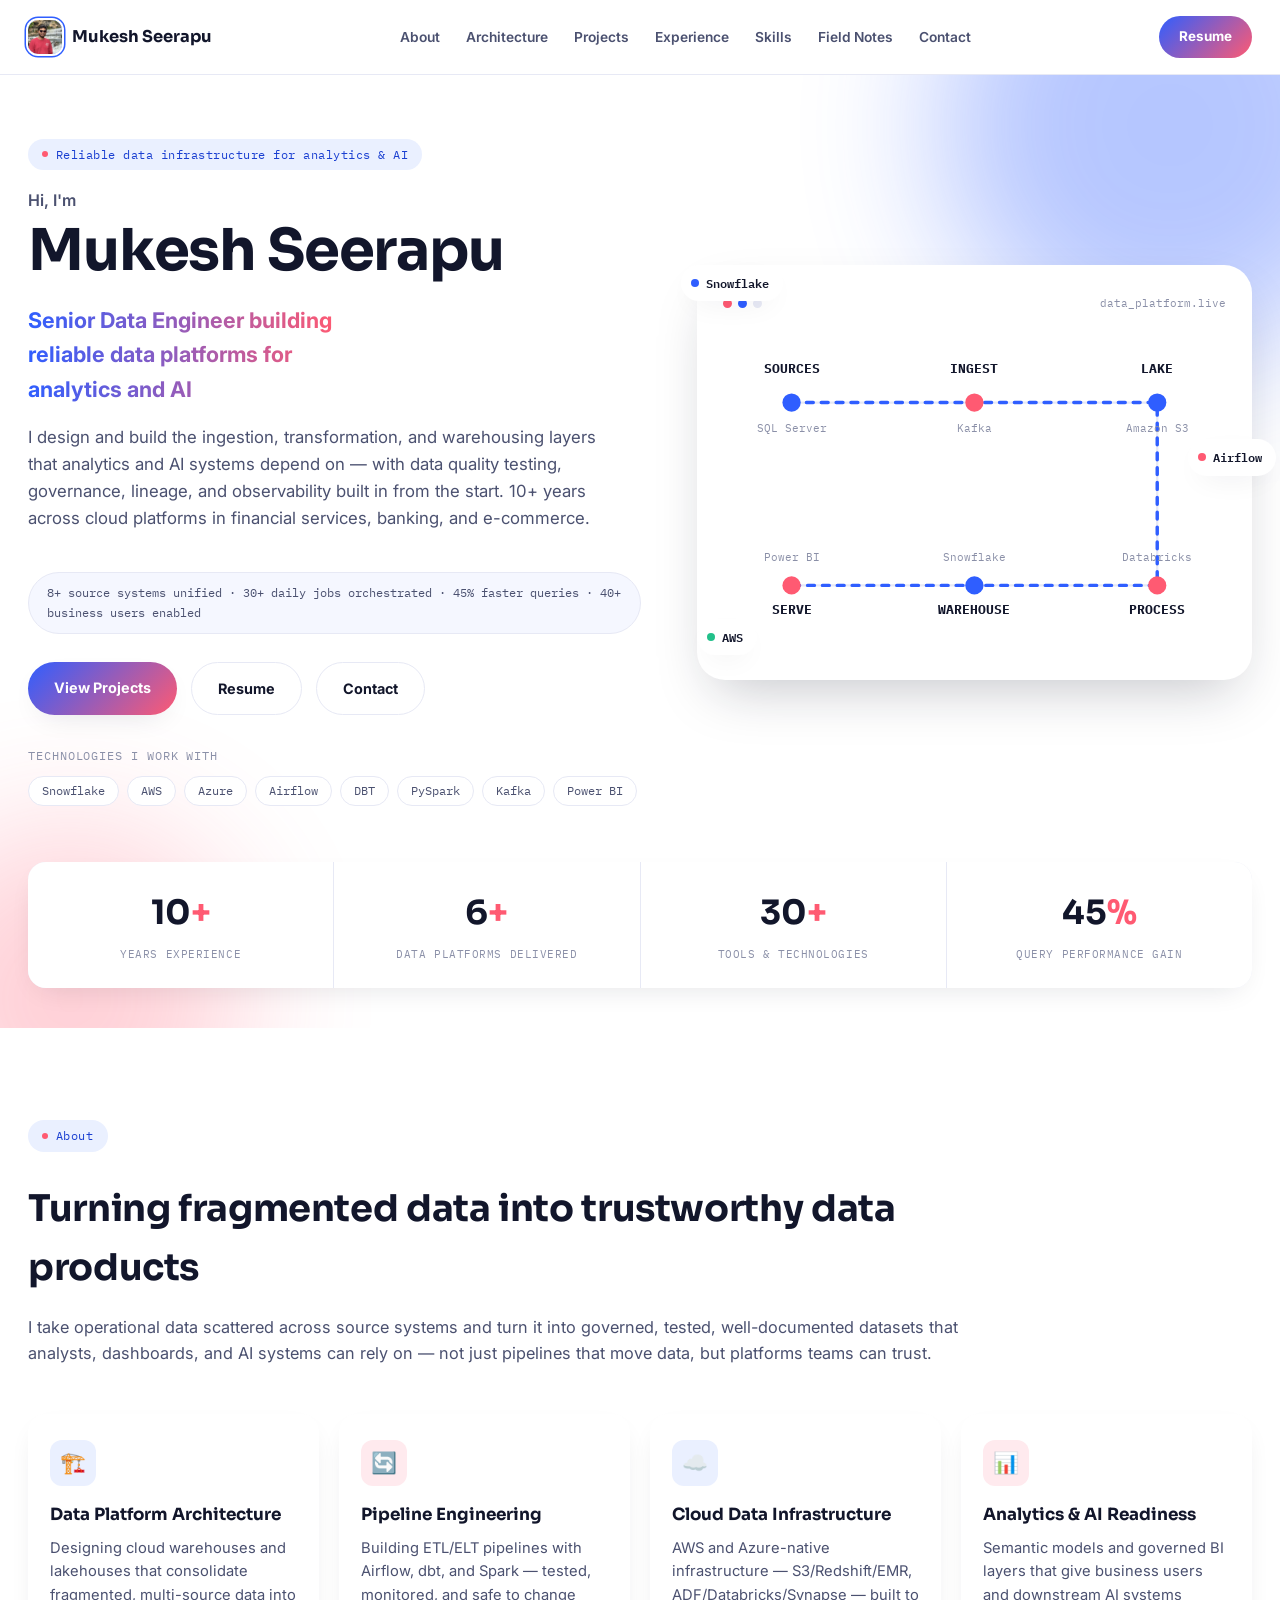
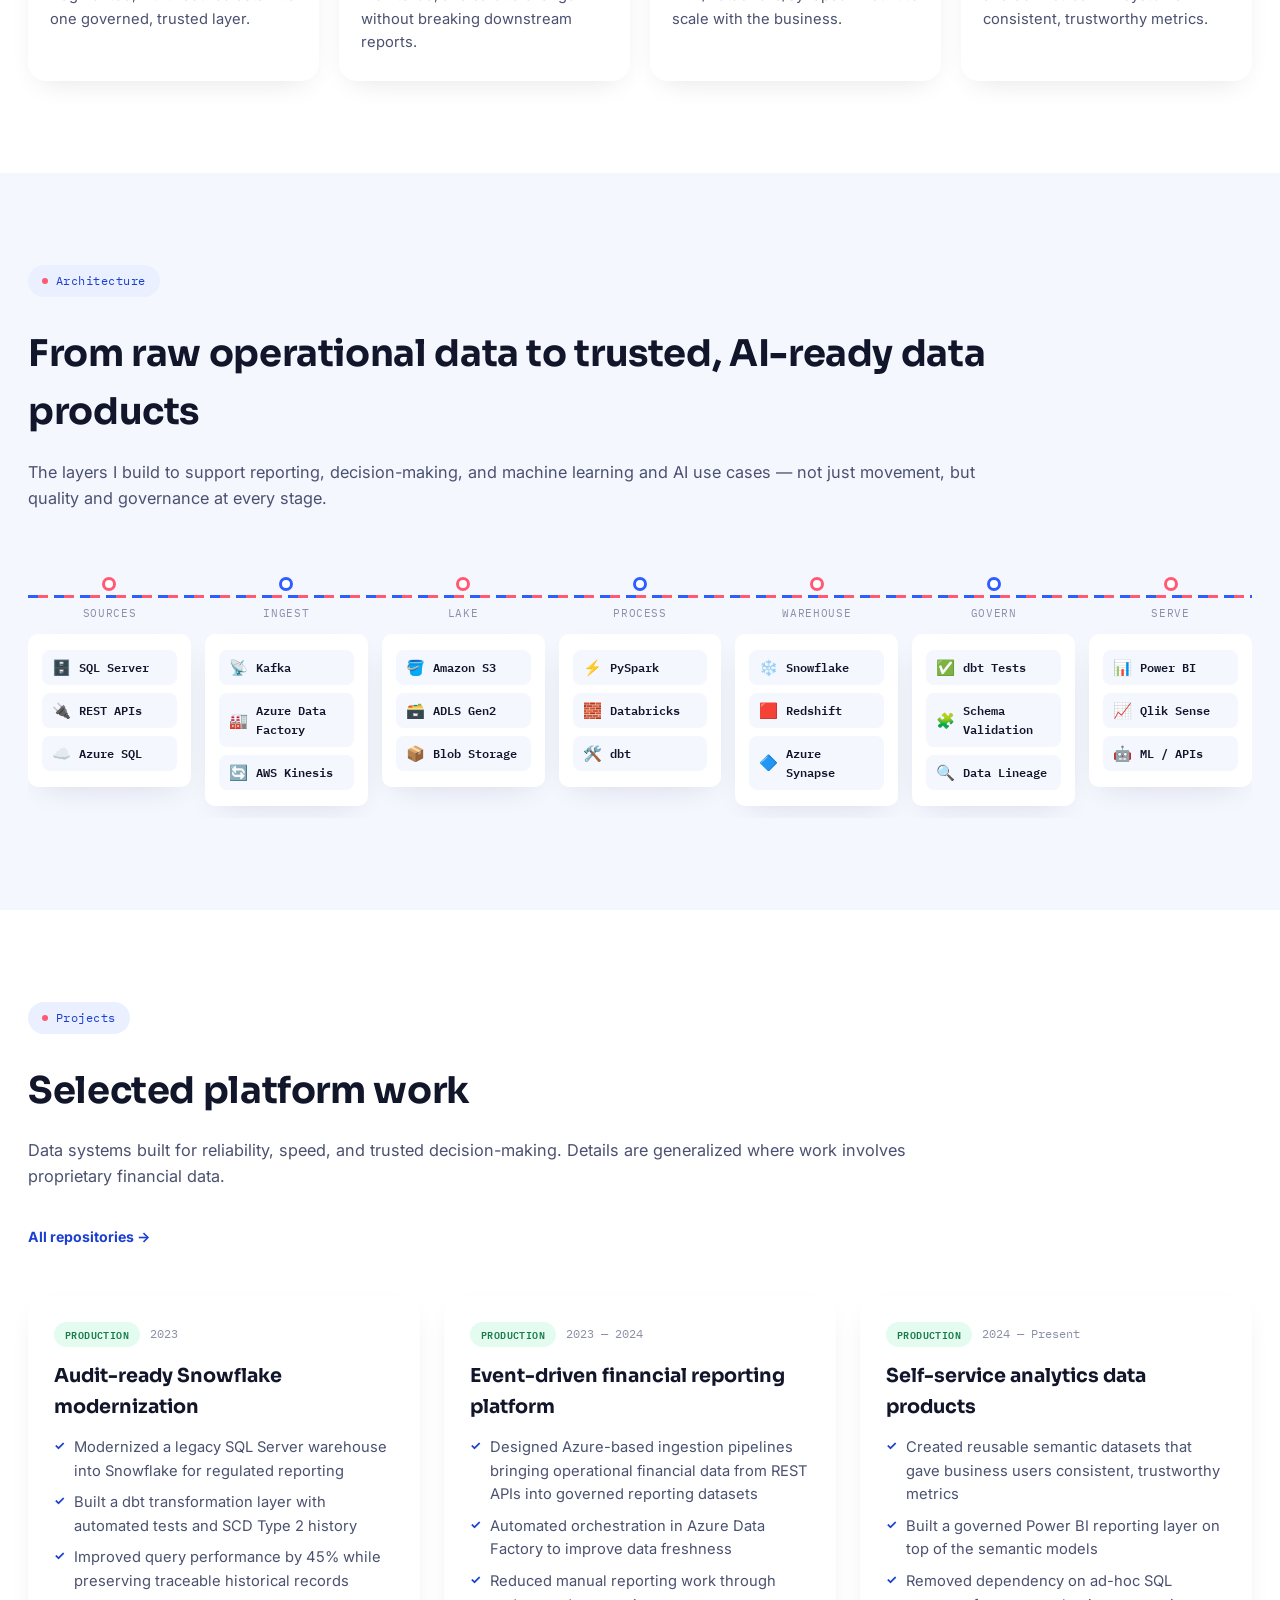
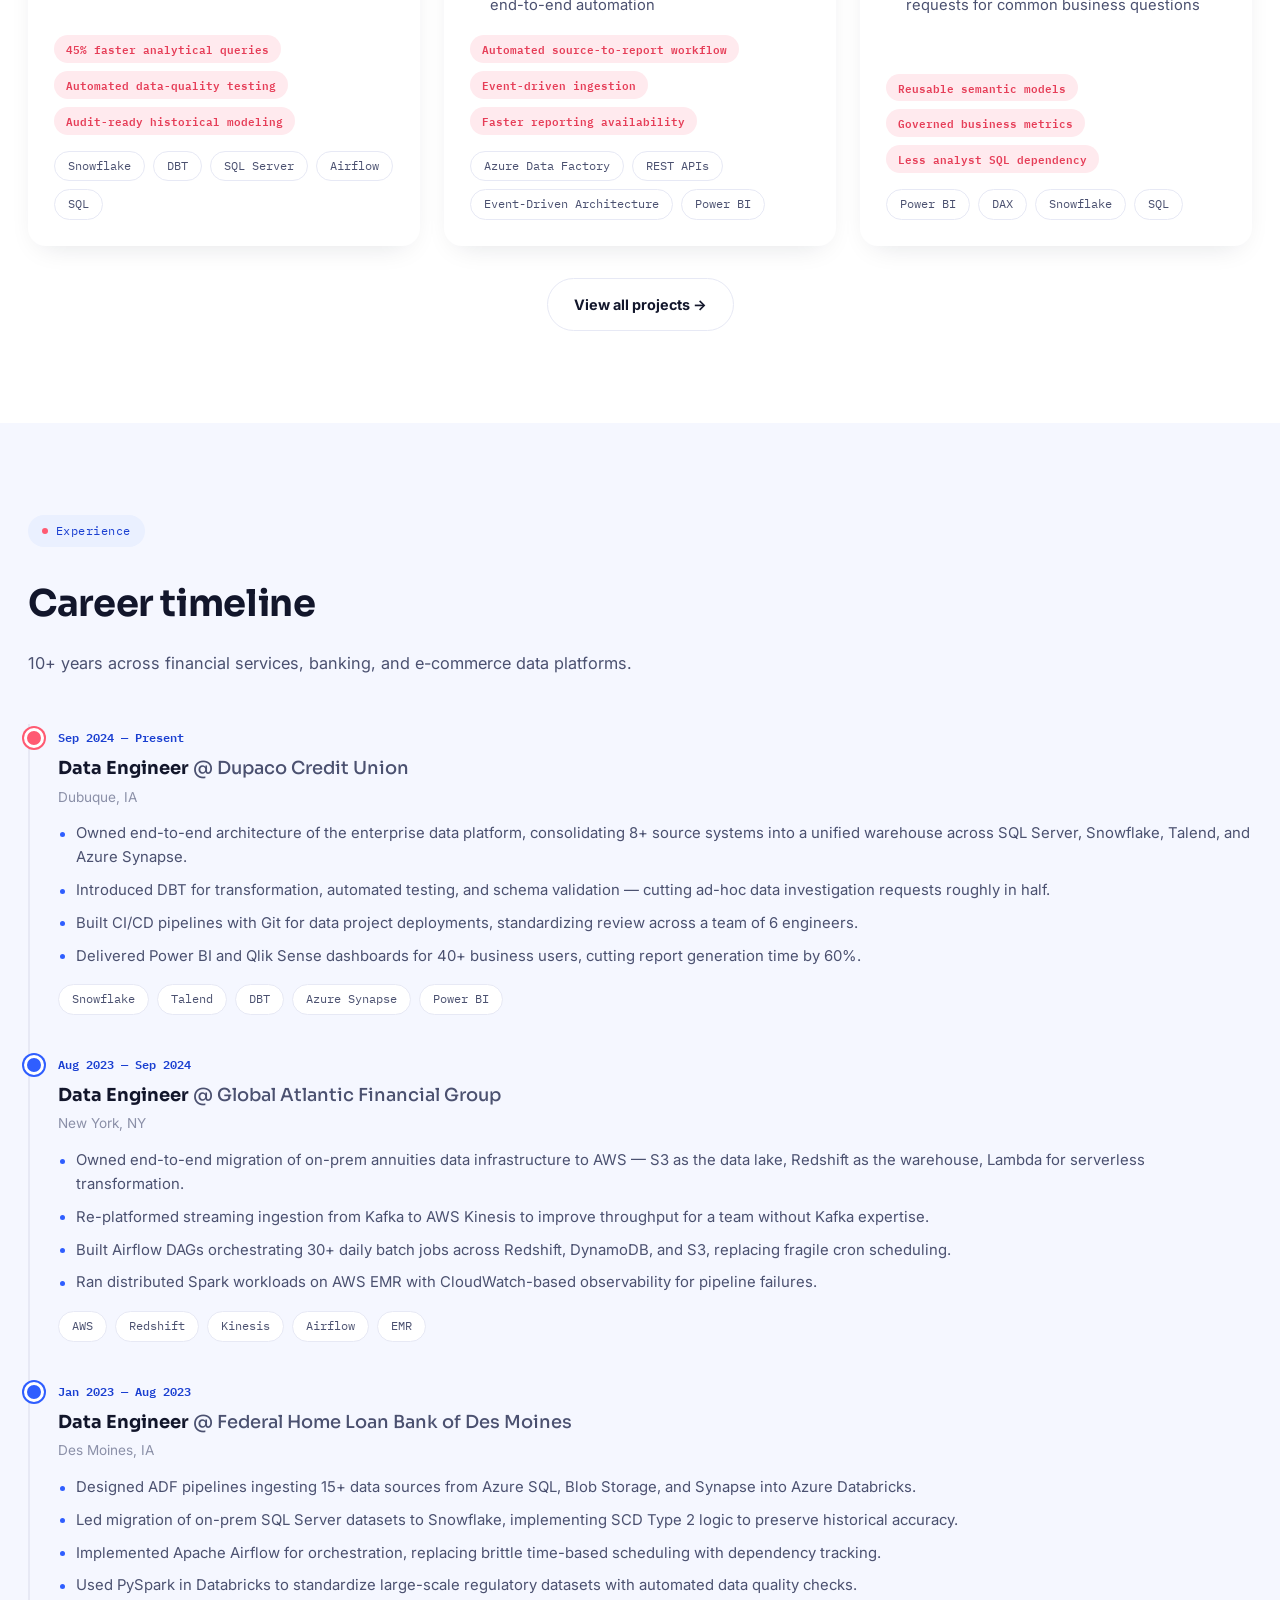
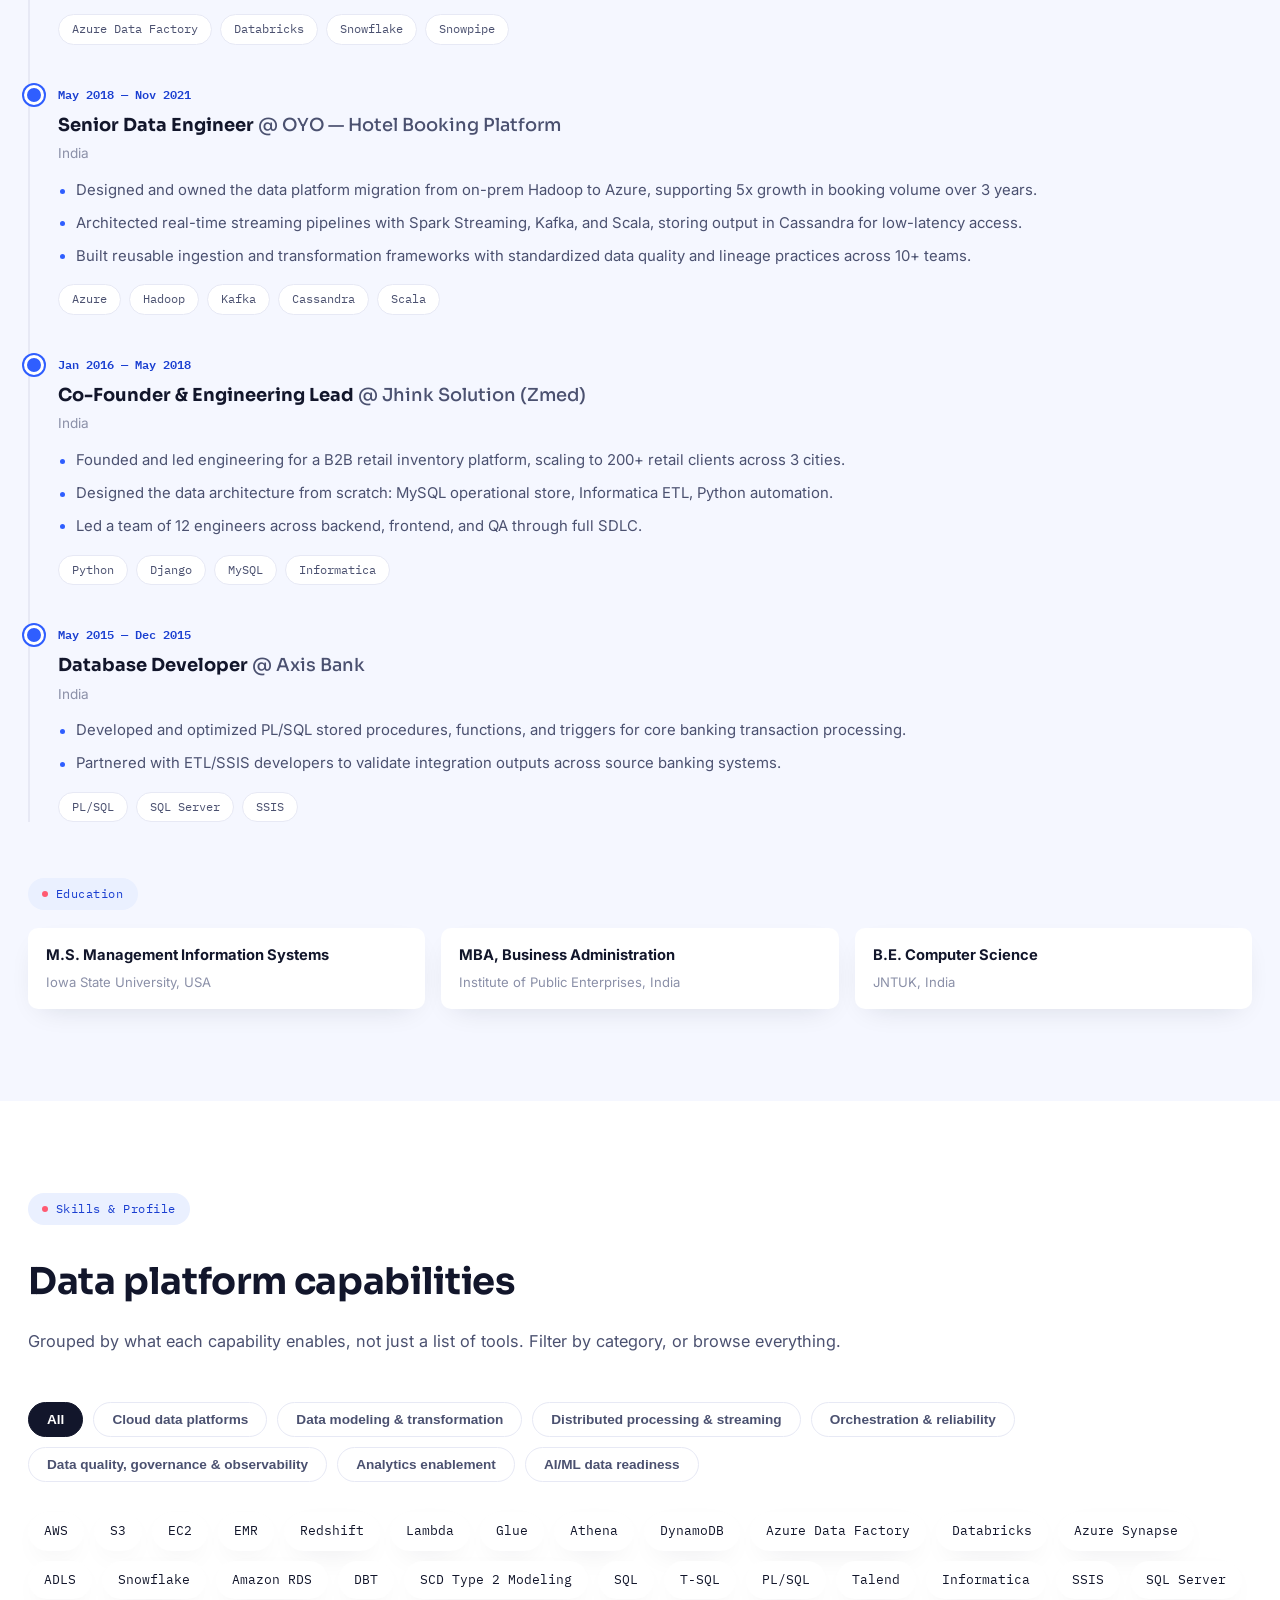
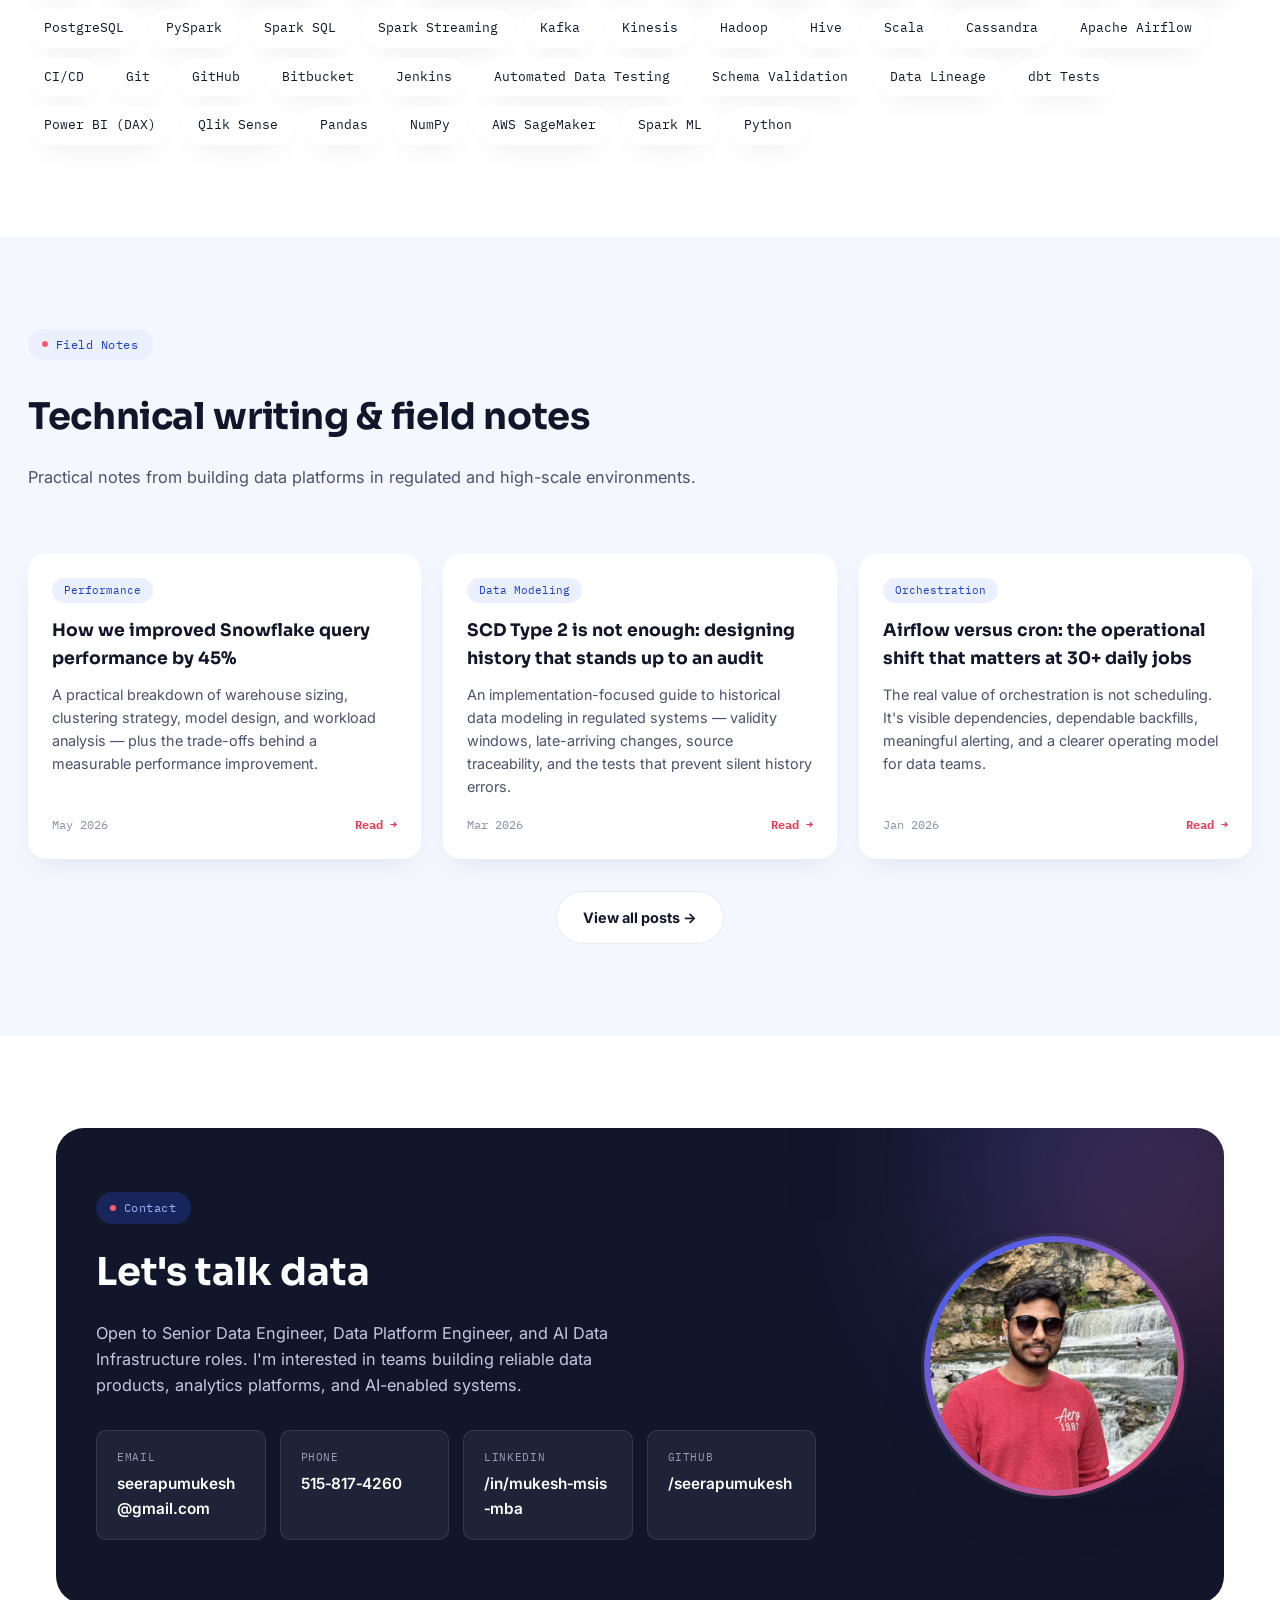
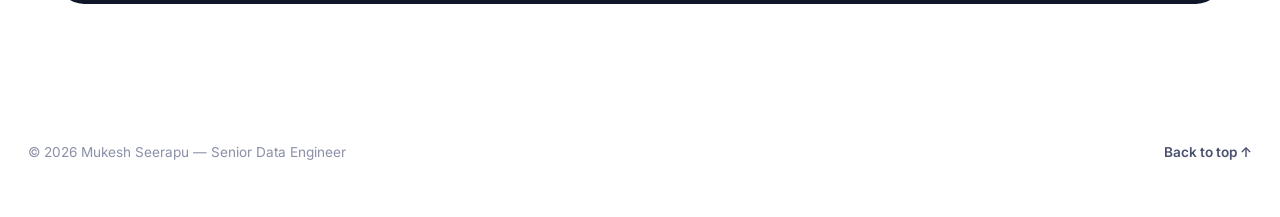
==== index.html @ 1006f2ea "Enlarge contact photo (104px -> up to 260px) and fold it into a flex row so it fills space instead o" ====
<!DOCTYPE html>
<html lang="en">
<head>
<meta charset="UTF-8">
<meta name="viewport" content="width=device-width, initial-scale=1.0">
<title>Mukesh Seerapu | Senior Data Engineer — AI-Ready Data Platforms (Snowflake, dbt, Airflow)</title>
<meta name="description" content="Senior Data Engineer with 10+ years building reliable, governed data platforms for analytics and AI. Expertise in Snowflake, dbt, Airflow, AWS, and Azure across financial services and e-commerce.">
<link rel="preconnect" href="https://fonts.googleapis.com">
<link rel="preconnect" href="https://fonts.gstatic.com" crossorigin>
<link href="https://fonts.googleapis.com/css2?family=Sora:wght@600;700;800&family=IBM+Plex+Mono:wght@400;500;600&family=Inter:wght@400;500;600;700&display=swap" rel="stylesheet">
<link rel="stylesheet" href="style.css">
</head>
<body>

<header class="nav" id="nav">
  <div class="nav-inner">
    <a href="#home" class="nav-brand"><img src="profile.jpg" alt="" class="nav-brand-photo">Mukesh Seerapu</a>
    <nav class="nav-links" aria-label="Primary">
      <a href="#about">About</a>
      <a href="#architecture">Architecture</a>
      <a href="#projects">Projects</a>
      <a href="#experience">Experience</a>
      <a href="#skills">Skills</a>
      <a href="#blog">Field Notes</a>
      <a href="#contact">Contact</a>
    </nav>
    <a class="nav-resume" href="Mukesh_Seerapu_Data_Engineer.pdf" download>Resume</a>
    <button class="nav-toggle" id="navToggle" aria-label="Toggle menu" aria-expanded="false"><span></span><span></span><span></span></button>
  </div>
</header>

<main>

  <!-- ============ HOME / HERO ============ -->
  <section class="hero" id="home">
    <div class="hero-blob hero-blob--1"></div>
    <div class="hero-blob hero-blob--2"></div>
    <div class="wrap">
      <div class="hero-grid">
        <div>
          <p class="eyebrow">Reliable data infrastructure for analytics &amp; AI</p>
          <p class="hero-hi">Hi, I'm</p>
          <h1 class="hero-title">Mukesh Seerapu</h1>
          <p class="hero-role">Senior Data Engineer building reliable data platforms for analytics and AI</p>
          <p class="hero-sub">
            I design and build the ingestion, transformation, and warehousing layers that
            analytics and AI systems depend on — with data quality testing, governance,
            lineage, and observability built in from the start. 10+ years across cloud
            platforms in financial services, banking, and e-commerce.
          </p>
          <p class="hero-proof">8+ source systems unified &middot; 30+ daily jobs orchestrated &middot; 45% faster queries &middot; 40+ business users enabled</p>
          <div class="hero-cta">
            <a href="#projects" class="btn btn-primary">View Projects</a>
            <a href="Mukesh_Seerapu_Data_Engineer.pdf" download class="btn btn-ghost">Resume</a>
            <a href="#contact" class="btn btn-ghost">Contact</a>
          </div>
          <p class="hero-stack-label">Technologies I work with</p>
          <div class="tag-row">
            <span class="tag">Snowflake</span><span class="tag">AWS</span><span class="tag">Azure</span>
            <span class="tag">Airflow</span><span class="tag">DBT</span><span class="tag">PySpark</span>
            <span class="tag">Kafka</span><span class="tag">Power BI</span>
          </div>
        </div>

        <div class="hero-graphic">
          <div class="float-badge float-badge--1"><span class="dot"></span>Snowflake</div>
          <div class="float-badge float-badge--2"><span class="dot"></span>Airflow</div>
          <div class="float-badge float-badge--3"><span class="dot"></span>AWS</div>

          <div class="pipeline-card">
            <div class="pipeline-card-top">
              <div class="pipeline-dots"><span></span><span></span><span></span></div>
              <span class="pipeline-label">data_platform.live</span>
            </div>
            <svg class="pipeline-svg" viewBox="0 0 440 280" xmlns="http://www.w3.org/2000/svg" role="img" aria-label="Animated diagram of a data platform: Sources to Kafka to S3 to Databricks to Snowflake to Power BI">
              <g stroke="#E7E9F5" stroke-width="2" fill="none">
                <path d="M60,60 L380,60 L380,220 L60,220" />
              </g>
              <path class="pflow" d="M60,60 L380,60 L380,220 L60,220" stroke="#2F5EFF" stroke-width="3" fill="none" stroke-linecap="round" />

              <circle class="pnode-pulse d1" cx="60" cy="60" r="8" fill="#2F5EFF"/>
              <text x="60" y="34" text-anchor="middle" font-family="IBM Plex Mono, monospace" font-size="11" font-weight="700" fill="#12162B">SOURCES</text>
              <text x="60" y="86" text-anchor="middle" font-family="IBM Plex Mono, monospace" font-size="9.5" fill="#8B90A8">SQL Server</text>

              <circle class="pnode-pulse d2" cx="220" cy="60" r="8" fill="#FF5A72"/>
              <text x="220" y="34" text-anchor="middle" font-family="IBM Plex Mono, monospace" font-size="11" font-weight="700" fill="#12162B">INGEST</text>
              <text x="220" y="86" text-anchor="middle" font-family="IBM Plex Mono, monospace" font-size="9.5" fill="#8B90A8">Kafka</text>

              <circle class="pnode-pulse d3" cx="380" cy="60" r="8" fill="#2F5EFF"/>
              <text x="380" y="34" text-anchor="middle" font-family="IBM Plex Mono, monospace" font-size="11" font-weight="700" fill="#12162B">LAKE</text>
              <text x="380" y="86" text-anchor="middle" font-family="IBM Plex Mono, monospace" font-size="9.5" fill="#8B90A8">Amazon S3</text>

              <circle class="pnode-pulse d4" cx="380" cy="220" r="8" fill="#FF5A72"/>
              <text x="380" y="245" text-anchor="middle" font-family="IBM Plex Mono, monospace" font-size="11" font-weight="700" fill="#12162B">PROCESS</text>
              <text x="380" y="199" text-anchor="middle" font-family="IBM Plex Mono, monospace" font-size="9.5" fill="#8B90A8">Databricks</text>

              <circle class="pnode-pulse d5" cx="220" cy="220" r="8" fill="#2F5EFF"/>
              <text x="220" y="245" text-anchor="middle" font-family="IBM Plex Mono, monospace" font-size="11" font-weight="700" fill="#12162B">WAREHOUSE</text>
              <text x="220" y="199" text-anchor="middle" font-family="IBM Plex Mono, monospace" font-size="9.5" fill="#8B90A8">Snowflake</text>

              <circle class="pnode-pulse d6" cx="60" cy="220" r="8" fill="#FF5A72"/>
              <text x="60" y="245" text-anchor="middle" font-family="IBM Plex Mono, monospace" font-size="11" font-weight="700" fill="#12162B">SERVE</text>
              <text x="60" y="199" text-anchor="middle" font-family="IBM Plex Mono, monospace" font-size="9.5" fill="#8B90A8">Power BI</text>
            </svg>
          </div>
        </div>
      </div>

      <div class="stats reveal">
        <div class="stat"><div class="stat-num" data-count="10" data-suffix="+">0</div><div class="stat-label">Years Experience</div></div>
        <div class="stat"><div class="stat-num" data-count="6" data-suffix="+">0</div><div class="stat-label">Data Platforms Delivered</div></div>
        <div class="stat"><div class="stat-num" data-count="30" data-suffix="+">0</div><div class="stat-label">Tools &amp; Technologies</div></div>
        <div class="stat"><div class="stat-num" data-count="45" data-suffix="%">0</div><div class="stat-label">Query Performance Gain</div></div>
      </div>
    </div>
  </section>

  <!-- ============ ABOUT ============ -->
  <section class="section" id="about">
    <div class="wrap">
      <div class="section-head reveal">
        <p class="eyebrow">About</p>
        <h2 class="section-title">Turning fragmented data into trustworthy data products</h2>
        <p class="section-sub">I take operational data scattered across source systems and turn it into governed, tested, well-documented datasets that analysts, dashboards, and AI systems can rely on — not just pipelines that move data, but platforms teams can trust.</p>
      </div>
      <div class="about-grid">
        <div class="about-card reveal">
          <div class="about-icon about-icon--blue">🏗️</div>
          <h3>Data Platform Architecture</h3>
          <p>Designing cloud warehouses and lakehouses that consolidate fragmented, multi-source data into one governed, trusted layer.</p>
        </div>
        <div class="about-card reveal">
          <div class="about-icon about-icon--coral">🔄</div>
          <h3>Pipeline Engineering</h3>
          <p>Building ETL/ELT pipelines with Airflow, dbt, and Spark — tested, monitored, and safe to change without breaking downstream reports.</p>
        </div>
        <div class="about-card reveal">
          <div class="about-icon about-icon--blue">☁️</div>
          <h3>Cloud Data Infrastructure</h3>
          <p>AWS and Azure-native infrastructure — S3/Redshift/EMR, ADF/Databricks/Synapse — built to scale with the business.</p>
        </div>
        <div class="about-card reveal">
          <div class="about-icon about-icon--coral">📊</div>
          <h3>Analytics &amp; AI Readiness</h3>
          <p>Semantic models and governed BI layers that give business users and downstream AI systems consistent, trustworthy metrics.</p>
        </div>
      </div>
    </div>
  </section>

  <!-- ============ ARCHITECTURE ============ -->
  <section class="section section--tint arch" id="architecture">
    <div class="wrap">
      <div class="section-head reveal">
        <p class="eyebrow">Architecture</p>
        <h2 class="section-title">From raw operational data to trusted, AI-ready data products</h2>
        <p class="section-sub">The layers I build to support reporting, decision-making, and machine learning and AI use cases — not just movement, but quality and governance at every stage.</p>
      </div>
      <div class="arch-scroll reveal">
        <div class="arch-grid" id="archGrid"><!-- injected by script.js --></div>
      </div>
    </div>
  </section>

  <!-- ============ PROJECTS ============ -->
  <section class="section" id="projects">
    <div class="wrap">
      <div class="section-head section-head--row reveal">
        <div>
          <p class="eyebrow">Projects</p>
          <h2 class="section-title">Selected platform work</h2>
          <p class="section-sub">Data systems built for reliability, speed, and trusted decision-making. Details are generalized where work involves proprietary financial data.</p>
        </div>
        <a href="https://github.com/seerapumukesh" target="_blank" rel="noopener" class="text-link">All repositories →</a>
      </div>
      <div class="project-grid" id="projectGrid" data-limit="3"><!-- injected by script.js --></div>
      <div class="section-foot reveal">
        <a href="projects.html" class="btn btn-ghost">View all projects →</a>
      </div>
    </div>
  </section>

  <!-- ============ EXPERIENCE ============ -->
  <section class="section section--tint" id="experience">
    <div class="wrap">
      <div class="section-head reveal">
        <p class="eyebrow">Experience</p>
        <h2 class="section-title">Career timeline</h2>
        <p class="section-sub">10+ years across financial services, banking, and e-commerce data platforms.</p>
      </div>

      <div class="timeline">

        <article class="tl-item is-current reveal">
          <span class="tl-dates">Sep 2024 — Present</span>
          <h3 class="tl-title">Data Engineer <span class="tl-at">@ Dupaco Credit Union</span></h3>
          <p class="tl-loc">Dubuque, IA</p>
          <ul class="tl-bullets">
            <li>Owned end-to-end architecture of the enterprise data platform, consolidating 8+ source systems into a unified warehouse across SQL Server, Snowflake, Talend, and Azure Synapse.</li>
            <li>Introduced DBT for transformation, automated testing, and schema validation — cutting ad-hoc data investigation requests roughly in half.</li>
            <li>Built CI/CD pipelines with Git for data project deployments, standardizing review across a team of 6 engineers.</li>
            <li>Delivered Power BI and Qlik Sense dashboards for 40+ business users, cutting report generation time by 60%.</li>
          </ul>
          <div class="tag-row"><span class="tag">Snowflake</span><span class="tag">Talend</span><span class="tag">DBT</span><span class="tag">Azure Synapse</span><span class="tag">Power BI</span></div>
        </article>

        <article class="tl-item reveal">
          <span class="tl-dates">Aug 2023 — Sep 2024</span>
          <h3 class="tl-title">Data Engineer <span class="tl-at">@ Global Atlantic Financial Group</span></h3>
          <p class="tl-loc">New York, NY</p>
          <ul class="tl-bullets">
            <li>Owned end-to-end migration of on-prem annuities data infrastructure to AWS — S3 as the data lake, Redshift as the warehouse, Lambda for serverless transformation.</li>
            <li>Re-platformed streaming ingestion from Kafka to AWS Kinesis to improve throughput for a team without Kafka expertise.</li>
            <li>Built Airflow DAGs orchestrating 30+ daily batch jobs across Redshift, DynamoDB, and S3, replacing fragile cron scheduling.</li>
            <li>Ran distributed Spark workloads on AWS EMR with CloudWatch-based observability for pipeline failures.</li>
          </ul>
          <div class="tag-row"><span class="tag">AWS</span><span class="tag">Redshift</span><span class="tag">Kinesis</span><span class="tag">Airflow</span><span class="tag">EMR</span></div>
        </article>

        <article class="tl-item reveal">
          <span class="tl-dates">Jan 2023 — Aug 2023</span>
          <h3 class="tl-title">Data Engineer <span class="tl-at">@ Federal Home Loan Bank of Des Moines</span></h3>
          <p class="tl-loc">Des Moines, IA</p>
          <ul class="tl-bullets">
            <li>Designed ADF pipelines ingesting 15+ data sources from Azure SQL, Blob Storage, and Synapse into Azure Databricks.</li>
            <li>Led migration of on-prem SQL Server datasets to Snowflake, implementing SCD Type 2 logic to preserve historical accuracy.</li>
            <li>Implemented Apache Airflow for orchestration, replacing brittle time-based scheduling with dependency tracking.</li>
            <li>Used PySpark in Databricks to standardize large-scale regulatory datasets with automated data quality checks.</li>
          </ul>
          <div class="tag-row"><span class="tag">Azure Data Factory</span><span class="tag">Databricks</span><span class="tag">Snowflake</span><span class="tag">Snowpipe</span></div>
        </article>

        <article class="tl-item reveal">
          <span class="tl-dates">May 2018 — Nov 2021</span>
          <h3 class="tl-title">Senior Data Engineer <span class="tl-at">@ OYO — Hotel Booking Platform</span></h3>
          <p class="tl-loc">India</p>
          <ul class="tl-bullets">
            <li>Designed and owned the data platform migration from on-prem Hadoop to Azure, supporting 5x growth in booking volume over 3 years.</li>
            <li>Architected real-time streaming pipelines with Spark Streaming, Kafka, and Scala, storing output in Cassandra for low-latency access.</li>
            <li>Built reusable ingestion and transformation frameworks with standardized data quality and lineage practices across 10+ teams.</li>
          </ul>
          <div class="tag-row"><span class="tag">Azure</span><span class="tag">Hadoop</span><span class="tag">Kafka</span><span class="tag">Cassandra</span><span class="tag">Scala</span></div>
        </article>

        <article class="tl-item reveal">
          <span class="tl-dates">Jan 2016 — May 2018</span>
          <h3 class="tl-title">Co-Founder &amp; Engineering Lead <span class="tl-at">@ Jhink Solution (Zmed)</span></h3>
          <p class="tl-loc">India</p>
          <ul class="tl-bullets">
            <li>Founded and led engineering for a B2B retail inventory platform, scaling to 200+ retail clients across 3 cities.</li>
            <li>Designed the data architecture from scratch: MySQL operational store, Informatica ETL, Python automation.</li>
            <li>Led a team of 12 engineers across backend, frontend, and QA through full SDLC.</li>
          </ul>
          <div class="tag-row"><span class="tag">Python</span><span class="tag">Django</span><span class="tag">MySQL</span><span class="tag">Informatica</span></div>
        </article>

        <article class="tl-item reveal">
          <span class="tl-dates">May 2015 — Dec 2015</span>
          <h3 class="tl-title">Database Developer <span class="tl-at">@ Axis Bank</span></h3>
          <p class="tl-loc">India</p>
          <ul class="tl-bullets">
            <li>Developed and optimized PL/SQL stored procedures, functions, and triggers for core banking transaction processing.</li>
            <li>Partnered with ETL/SSIS developers to validate integration outputs across source banking systems.</li>
          </ul>
          <div class="tag-row"><span class="tag">PL/SQL</span><span class="tag">SQL Server</span><span class="tag">SSIS</span></div>
        </article>

      </div>

      <div class="education reveal">
        <p class="eyebrow">Education</p>
        <div class="edu-grid">
          <div class="edu-item">
            <p class="edu-degree">M.S. Management Information Systems</p>
            <p class="edu-school">Iowa State University, USA</p>
          </div>
          <div class="edu-item">
            <p class="edu-degree">MBA, Business Administration</p>
            <p class="edu-school">Institute of Public Enterprises, India</p>
          </div>
          <div class="edu-item">
            <p class="edu-degree">B.E. Computer Science</p>
            <p class="edu-school">JNTUK, India</p>
          </div>
        </div>
      </div>

    </div>
  </section>

  <!-- ============ SKILLS ============ -->
  <section class="section" id="skills">
    <div class="wrap">
      <div class="section-head reveal">
        <p class="eyebrow">Skills &amp; Profile</p>
        <h2 class="section-title">Data platform capabilities</h2>
        <p class="section-sub">Grouped by what each capability enables, not just a list of tools. Filter by category, or browse everything.</p>
      </div>
      <div class="skill-filters" id="skillFilters"><!-- injected by script.js --></div>
      <div class="skill-cloud" id="skillCloud"><!-- injected by script.js --></div>
    </div>
  </section>

  <!-- ============ BLOG ============ -->
  <section class="section section--tint" id="blog">
    <div class="wrap">
      <div class="section-head section-head--row reveal">
        <div>
          <p class="eyebrow">Field Notes</p>
          <h2 class="section-title">Technical writing &amp; field notes</h2>
          <p class="section-sub">Practical notes from building data platforms in regulated and high-scale environments.</p>
        </div>
      </div>
      <div class="blog-grid" id="blogGrid" data-limit="3"><!-- injected by script.js --></div>
      <div class="section-foot reveal">
        <a href="blog.html" class="btn btn-ghost">View all posts →</a>
      </div>
    </div>
  </section>

  <!-- ============ CONTACT ============ -->
  <section class="section" id="contact">
    <div class="wrap">
      <div class="contact reveal">
        <div class="contact-blob"></div>
        <div class="contact-row">
          <div class="contact-inner">
            <p class="eyebrow">Contact</p>
            <h2 class="contact-title">Let's talk data</h2>
            <p class="contact-sub">Open to Senior Data Engineer, Data Platform Engineer, and AI Data Infrastructure roles. I'm interested in teams building reliable data products, analytics platforms, and AI-enabled systems.</p>
            <div class="contact-grid">
              <a class="contact-card" href="mailto:seerapumukesh@gmail.com">
                <span class="contact-label">Email</span><span class="contact-value">seerapumukesh@gmail.com</span>
              </a>
              <a class="contact-card" href="tel:+15158174260">
                <span class="contact-label">Phone</span><span class="contact-value">515&#8209;817&#8209;4260</span>
              </a>
              <a class="contact-card" href="https://www.linkedin.com/in/mukesh-msis-mba/" target="_blank" rel="noopener">
                <span class="contact-label">LinkedIn</span><span class="contact-value">/in/mukesh&#8209;msis&#8209;mba</span>
              </a>
              <a class="contact-card" href="https://github.com/seerapumukesh" target="_blank" rel="noopener">
                <span class="contact-label">GitHub</span><span class="contact-value">/seerapumukesh</span>
              </a>
            </div>
          </div>
          <img src="profile.jpg" alt="Mukesh Seerapu" class="contact-photo">
        </div>
      </div>
    </div>
  </section>

</main>

<footer class="footer">
  <div class="wrap footer-inner">
    <p>&copy; <span id="year"></span> Mukesh Seerapu — Senior Data Engineer</p>
    <a href="#top" class="footer-top">Back to top ↑</a>
  </div>
</footer>

<script src="data.js"></script>
<script src="script.js"></script>
</body>
</html>
---- style.css ----
/* ===========================================================
   TOKENS — Electric Duotone
   White base, near-ink text, electric blue + hot coral accents.
   =========================================================== */
:root{
  --bg: #FFFFFF;
  --bg-2: #F5F7FF;
  --card: #FFFFFF;
  --ink: #12162B;
  --ink-soft: #4B5170;
  --ink-dim: #8B90A8;
  --line: #E7E9F5;

  --blue: #2F5EFF;
  --blue-deep: #1A3FD1;
  --blue-tint: #EAF0FF;
  --coral: #FF5A72;
  --coral-deep: #E63E58;
  --coral-tint: #FFEAEE;

  --radius-sm: 10px;
  --radius: 18px;
  --radius-lg: 28px;
  --shadow: 0 10px 30px -14px rgba(18,22,43,0.16);
  --shadow-lg: 0 24px 56px -18px rgba(18,22,43,0.26);

  --font-display: 'Sora', ui-sans-serif, sans-serif;
  --font-mono: 'IBM Plex Mono', ui-monospace, SFMono-Regular, Menlo, monospace;
  --font-sans: 'Inter', -apple-system, BlinkMacSystemFont, 'Segoe UI', sans-serif;

  --maxw: 1320px;
}

*{ box-sizing:border-box; }
html{ scroll-behavior:smooth; }
body{
  margin:0; background: var(--bg); color: var(--ink); font-family: var(--font-sans);
  line-height: 1.6; -webkit-font-smoothing: antialiased; overflow-x: hidden;
}
img{ max-width:100%; display:block; }
a{ color:inherit; text-decoration:none; }
ul{ list-style:none; margin:0; padding:0; }
h1,h2,h3{ margin:0; font-family: var(--font-display); }
code{ font-family: var(--font-mono); }

@media (prefers-reduced-motion: reduce){
  html{ scroll-behavior:auto; }
  *{ animation-duration:0.01ms !important; transition-duration:0.01ms !important; }
}
:focus-visible{ outline:2px solid var(--blue); outline-offset:3px; border-radius:4px; }

.wrap{ max-width: var(--maxw); margin:0 auto; padding: 0 28px; }

.reveal{ opacity:0; transform: translateY(24px); transition: opacity .6s ease, transform .6s ease; }
.reveal.is-visible{ opacity:1; transform:none; }

.eyebrow{
  display:inline-flex; align-items:center; gap:8px; font-family: var(--font-mono); font-size:0.78rem;
  letter-spacing:0.04em; color: var(--blue-deep); background: var(--blue-tint); border-radius: 999px;
  padding: 6px 14px; margin: 0 0 18px;
}
.eyebrow::before{ content:''; width:6px; height:6px; border-radius:50%; background: var(--coral); }

.tag-row{ display:flex; flex-wrap:wrap; gap:8px; }
.tag{
  font-family: var(--font-mono); font-size:0.72rem; color: var(--ink-soft); border:1px solid var(--line);
  border-radius: 999px; padding:5px 13px; background: var(--card);
}

/* ===========================================================
   NAV
   =========================================================== */
.nav{ position: sticky; top:0; z-index:50; background: rgba(255,255,255,0.86); backdrop-filter: blur(10px); border-bottom: 1px solid var(--line); }
.nav-inner{ max-width: var(--maxw); margin:0 auto; padding: 16px 28px; display:flex; align-items:center; justify-content:space-between; gap:24px; }
.nav-brand{ display:flex; align-items:center; gap:10px; font-family: var(--font-display); font-weight:700; font-size:1.02rem; }
.nav-brand-photo{ width:34px; height:34px; border-radius:10px; object-fit:cover; box-shadow: 0 0 0 2px #fff, 0 0 0 3.5px var(--blue); }
.nav-links{ display:flex; gap:26px; font-weight:600; font-size:0.86rem; color: var(--ink-soft); }
.nav-links a{ transition: color .15s ease; }
.nav-links a:hover{ color: var(--blue); }
.nav-resume{
  font-weight:700; font-size:0.84rem; color: #fff; background: linear-gradient(135deg, var(--blue), var(--coral));
  padding:10px 20px; border-radius:999px; white-space:nowrap; transition: transform .15s ease, box-shadow .15s ease;
}
.nav-resume:hover{ transform: translateY(-1px); box-shadow: var(--shadow); }
.nav-toggle{ display:none; flex-direction:column; justify-content:center; gap:5px; width:30px; height:30px; background:none; border:none; cursor:pointer; padding:0; }
.nav-toggle span{ display:block; height:2px; background: var(--ink-soft); border-radius:2px; }

@media (max-width: 900px){
  .nav-inner{ position:relative; }
  .nav-links{ display:none; position:absolute; top:100%; left:0; right:0; background: var(--bg); flex-direction:column; gap:0; padding: 6px 28px 16px; border-bottom:1px solid var(--line); }
  .nav-links a{ padding:12px 0; border-top:1px solid var(--line); }
  .nav-links a:first-child{ border-top:none; }
  .nav-links.nav-links--open{ display:flex; }
  .nav-toggle{ display:flex; }
  .nav-resume{ padding:8px 14px; font-size:0.78rem; }
}

/* ===========================================================
   HERO
   =========================================================== */
.hero{ position:relative; padding: 64px 0 40px; overflow:hidden; }
.hero-blob{ position:absolute; border-radius:50%; filter: blur(70px); opacity:0.35; z-index:0; pointer-events:none; }
.hero-blob--1{ width:460px; height:460px; background: var(--blue); top:-180px; right:-120px; }
.hero-blob--2{ width:340px; height:340px; background: var(--coral); bottom:-140px; left:-100px; opacity:0.28; }

.hero-grid{ position:relative; z-index:1; display:grid; grid-template-columns: 1.05fr 0.95fr; gap:56px; align-items:center; }
@media (max-width: 980px){ .hero-grid{ grid-template-columns: 1fr; gap:48px; } }

.hero-hi{ font-weight:600; color: var(--ink-soft); margin:0 0 6px; }
.hero-title{ font-size: clamp(2.3rem, 5vw, 3.6rem); font-weight:700; letter-spacing:-0.02em; line-height:1.06; margin-bottom:16px; }
.hero-role{
  display:block; font-size: clamp(1.05rem, 2.2vw, 1.35rem); font-weight:700; margin-bottom:18px; max-width:22ch;
  background: linear-gradient(90deg, var(--blue), var(--coral)); -webkit-background-clip: text; background-clip: text; color: transparent;
}
.hero-proof{
  font-family: var(--font-mono); font-size:0.78rem; color: var(--ink-soft); background: var(--bg-2);
  border: 1px solid var(--line); border-radius: 999px; padding: 10px 18px; display:inline-block; margin-bottom:28px;
}
.hero-sub{ color: var(--ink-soft); font-size:1.05rem; max-width:52ch; margin-bottom: 28px; }
.hero-cta{ display:flex; gap:14px; margin-bottom:32px; flex-wrap:wrap; }
.btn{ font-weight:700; font-size:0.9rem; padding:14px 26px; border-radius:999px; transition: transform .15s ease, box-shadow .15s ease, background .15s ease; }
.btn-primary{ background: linear-gradient(135deg, var(--blue), var(--coral)); color:#fff; box-shadow: var(--shadow); }
.btn-primary:hover{ transform: translateY(-2px); box-shadow: var(--shadow-lg); }
.btn-ghost{ background: var(--card); color: var(--ink); border:1px solid var(--line); }
.btn-ghost:hover{ transform: translateY(-2px); box-shadow: var(--shadow); border-color: var(--blue); }
.hero-stack-label{ font-family: var(--font-mono); font-size:0.72rem; color: var(--ink-dim); text-transform:uppercase; letter-spacing:0.08em; margin-bottom:10px; }

/* ---- hero graphic: animated pipeline card ---- */
.hero-graphic{ position:relative; }
.pipeline-card{
  position:relative; background: var(--card); border-radius: var(--radius-lg); padding: 30px 26px 26px;
  box-shadow: var(--shadow-lg); z-index:2;
}
.pipeline-card-top{ display:flex; justify-content:space-between; align-items:center; margin-bottom:22px; }
.pipeline-dots{ display:flex; gap:6px; }
.pipeline-dots span{ width:9px; height:9px; border-radius:50%; background: var(--line); }
.pipeline-dots span:nth-child(1){ background: var(--coral); }
.pipeline-dots span:nth-child(2){ background: var(--blue); }
.pipeline-label{ font-family: var(--font-mono); font-size:0.68rem; color: var(--ink-dim); }
.pipeline-svg{ width:100%; height:auto; display:block; }
.pflow{ stroke-dasharray: 6 7; animation: flow 1.4s linear infinite; }
@keyframes flow{ to{ stroke-dashoffset: -52; } }
.pnode-pulse{ animation: pulse 2.4s ease-in-out infinite; transform-origin:center; }
.pnode-pulse.d1{ animation-delay: 0s; }
.pnode-pulse.d2{ animation-delay: .35s; }
.pnode-pulse.d3{ animation-delay: .7s; }
.pnode-pulse.d4{ animation-delay: 1.05s; }
.pnode-pulse.d5{ animation-delay: 1.4s; }
.pnode-pulse.d6{ animation-delay: 1.75s; }
@keyframes pulse{ 0%,100%{ opacity:1; } 50%{ opacity:0.35; } }

.float-badge{
  position:absolute; display:flex; align-items:center; gap:7px; background: var(--card); border-radius: 999px;
  padding: 9px 14px 9px 10px; box-shadow: var(--shadow); font-family: var(--font-mono); font-size:0.72rem;
  font-weight:600; color: var(--ink); z-index:3; animation: floaty 5s ease-in-out infinite;
}
.float-badge .dot{ width:8px; height:8px; border-radius:50%; flex:none; }
.float-badge--1{ top:0; left:-16px; animation-delay: 0s; }
.float-badge--1 .dot{ background: var(--blue); }
.float-badge--2{ top:42%; right:-24px; animation-delay: 1.1s; }
.float-badge--2 .dot{ background: var(--coral); }
.float-badge--3{ bottom:6%; left:0; animation-delay: 2.1s; }
.float-badge--3 .dot{ background: #22C08A; }
.float-badge--stat{
  bottom:-14px; right:14px; background: var(--ink); color:#fff; font-family: var(--font-display); font-weight:700;
  padding: 12px 18px; animation-delay: 0.6s;
}
.float-badge--stat .num{ font-size:1.1rem; }
.float-badge--stat .lbl{ font-family: var(--font-mono); font-weight:400; font-size:0.62rem; color:#C9CEE8; display:block; }
@keyframes floaty{ 0%,100%{ transform: translateY(0); } 50%{ transform: translateY(-10px); } }
@media (max-width: 980px){ .float-badge{ display:none; } }

/* stat strip */
.stats{ position:relative; z-index:1; margin-top: 56px; display:grid; grid-template-columns: repeat(4, 1fr); gap: 1px; background: var(--line); border-radius: var(--radius); overflow:hidden; box-shadow: var(--shadow); }
.stat{ background: var(--card); padding: 24px 20px; text-align:center; }
.stat-num{ font-family: var(--font-display); font-size: clamp(1.6rem, 3vw, 2.1rem); font-weight:700; color: var(--ink); }
.stat-num .suffix{ color: var(--coral); }
.stat-label{ font-family: var(--font-mono); font-size:0.7rem; color: var(--ink-dim); text-transform:uppercase; letter-spacing:0.05em; margin-top:6px; }
@media (max-width:700px){ .stats{ grid-template-columns: repeat(2,1fr); } }

/* ===========================================================
   SECTION shared
   =========================================================== */
.section{ padding: 92px 0; position:relative; }
.section--tint{ background: var(--bg-2); }
.section-head{ max-width: 960px; margin: 0 0 48px; }
.section-title{ font-size: clamp(1.7rem, 3vw, 2.3rem); font-weight:700; letter-spacing:-0.01em; margin: 10px 0 12px; }
.section-sub{ color: var(--ink-soft); font-size:1.02rem; }
.section-head--row{ display:flex; justify-content:space-between; align-items:flex-start; gap:20px; flex-wrap:wrap; }
.text-link{ font-weight:700; font-size:0.88rem; color: var(--blue-deep); white-space:nowrap; }
.text-link:hover{ text-decoration:underline; }
.section-foot{ display:flex; justify-content:center; margin-top: 32px; }

/* ===========================================================
   ABOUT
   =========================================================== */
.about-grid{ display:grid; grid-template-columns: repeat(auto-fit, minmax(240px,1fr)); gap: 20px; }
.about-card{ background: var(--card); border-radius: var(--radius); padding: 26px 22px; box-shadow: var(--shadow); transition: transform .18s ease, box-shadow .18s ease; }
.about-card:hover{ transform: translateY(-6px); box-shadow: var(--shadow-lg); }
.about-icon{ width:46px; height:46px; border-radius:12px; display:flex; align-items:center; justify-content:center; margin-bottom:16px; font-size:1.3rem; }
.about-icon--blue{ background: var(--blue-tint); }
.about-icon--coral{ background: var(--coral-tint); }
.about-card h3{ font-size:1.05rem; font-weight:700; margin-bottom:8px; }
.about-card p{ margin:0; color: var(--ink-soft); font-size:0.92rem; }

/* ===========================================================
   ARCHITECTURE — layered pipeline with real tools
   =========================================================== */
.arch{ position:relative; }
.arch-scroll{ overflow-x:auto; padding-bottom: 12px; }
.arch-grid{ display:grid; grid-template-columns: repeat(7, minmax(160px,1fr)); gap:14px; min-width: 1080px; position:relative; padding-top:18px; }
.arch-flow{
  position:absolute; top:36px; left:0; right:0; height:3px;
  background: repeating-linear-gradient(90deg, var(--blue) 0 10px, var(--coral) 10px 20px, transparent 20px 26px);
  background-size: 26px 100%; animation: archflow 1.6s linear infinite; z-index:0;
}
@keyframes archflow{ to{ background-position: 26px 0; } }
.arch-col{ position:relative; z-index:1; }
.arch-dot{ width:14px; height:14px; border-radius:50%; background: var(--card); border:3px solid var(--blue); margin: 0 auto 14px; }
.arch-col:nth-child(even) .arch-dot{ border-color: var(--coral); }
.arch-label{ text-align:center; font-family: var(--font-mono); font-size:0.68rem; text-transform:uppercase; letter-spacing:0.06em; color: var(--ink-dim); margin-bottom:12px; }
.arch-card{ background: var(--card); border-radius: var(--radius-sm); box-shadow: var(--shadow); padding: 16px 14px; display:flex; flex-direction:column; gap:8px; }
.arch-tool{
  font-family: var(--font-mono); font-size:0.74rem; font-weight:600; color: var(--ink); background: var(--bg-2);
  border-radius:8px; padding:8px 10px; display:flex; align-items:center; gap:8px; transition: transform .15s ease, background .15s ease;
}
.arch-tool:hover{ transform: translateX(3px); background: var(--blue-tint); }
.arch-tool-icon{ font-size:0.95rem; line-height:1; flex:none; }

/* ===========================================================
   PROJECTS
   =========================================================== */
.project-grid{ display:grid; grid-template-columns: repeat(auto-fit, minmax(320px,1fr)); gap: 24px; }
.project-card{ background: var(--card); border-radius: var(--radius); padding: 26px; box-shadow: var(--shadow); transition: transform .18s ease, box-shadow .18s ease; display:flex; flex-direction:column; }
.project-card:hover{ transform: translateY(-6px); box-shadow: var(--shadow-lg); }
.project-top{ display:flex; align-items:center; gap:10px; margin-bottom:14px; }
.status-pill{ font-family: var(--font-mono); font-size:0.65rem; text-transform:uppercase; letter-spacing:0.04em; padding: 4px 11px; border-radius:999px; font-weight:600; }
.status-pill--live{ background:#E3FCEF; color:#1B7A4D; }
.project-year{ font-family: var(--font-mono); font-size:0.72rem; color: var(--ink-dim); }
.project-name{ font-size:1.2rem; font-weight:700; margin-bottom:14px; }
.project-highlights{ display:flex; flex-direction:column; gap:8px; margin: 0 0 18px; flex:1; }
.project-highlights li{ position:relative; padding-left:20px; color: var(--ink-soft); font-size:0.92rem; }
.project-highlights li::before{ content:'✓'; position:absolute; left:0; color: var(--blue-deep); font-weight:700; font-size:0.85em; }
.outcome-row{ display:flex; flex-wrap:wrap; gap:8px; margin-bottom:16px; }
.outcome-pill{
  font-family: var(--font-mono); font-size:0.7rem; font-weight:600; color: var(--coral-deep);
  background: var(--coral-tint); border-radius: 999px; padding: 5px 12px;
}
.project-card .tag-row{ margin-top:auto; }

/* ===========================================================
   EXPERIENCE — timeline
   =========================================================== */
.timeline{ position:relative; padding-left: 28px; border-left: 2px solid var(--line); display:flex; flex-direction:column; gap:36px; }
.tl-item{ position:relative; }
.tl-item::before{ content:''; position:absolute; left:-34px; top:4px; width:14px; height:14px; border-radius:50%; background: var(--blue); border:3px solid var(--bg); box-shadow: 0 0 0 2px var(--blue); }
.tl-item.is-current::before{ background: var(--coral); box-shadow: 0 0 0 2px var(--coral); }
.tl-dates{ font-family: var(--font-mono); font-size:0.78rem; color: var(--blue-deep); font-weight:600; margin-bottom:6px; display:inline-block; }
.tl-title{ font-size:1.12rem; font-weight:700; }
.tl-at{ font-weight:500; color: var(--ink-soft); }
.tl-loc{ margin:4px 0 14px; color: var(--ink-dim); font-size:0.85rem; }
.tl-bullets{ display:flex; flex-direction:column; gap:9px; margin-bottom:16px; }
.tl-bullets li{ position:relative; padding-left:18px; color: var(--ink-soft); font-size:0.93rem; }
.tl-bullets li::before{ content:''; position:absolute; left:2px; top:0.65em; width:5px; height:5px; border-radius:50%; background: var(--blue); }

.education{ margin-top:56px; }
.edu-grid{ display:grid; grid-template-columns: repeat(auto-fit,minmax(220px,1fr)); gap:16px; }
.edu-item{ border-radius: var(--radius-sm); padding:16px 18px; background: var(--card); box-shadow: var(--shadow); }
.edu-degree{ margin:0 0 4px; font-weight:700; font-size:0.92rem; }
.edu-school{ margin:0; color: var(--ink-dim); font-size:0.82rem; }

/* ===========================================================
   SKILLS
   =========================================================== */
.skill-filters{ display:flex; flex-wrap:wrap; gap:10px; margin-bottom: 30px; }
.filter-btn{ font-weight:600; font-size:0.85rem; padding:9px 18px; border-radius:999px; background: var(--card); color: var(--ink-soft); border:1px solid var(--line); cursor:pointer; transition: all .15s ease; }
.filter-btn:hover{ border-color: var(--blue); color: var(--blue-deep); }
.filter-btn.is-active{ background: var(--ink); color:#fff; border-color: var(--ink); }
.skill-cloud{ display:flex; flex-wrap:wrap; gap:10px; }
.skill-chip{ font-family: var(--font-mono); font-size:0.8rem; color: var(--ink); background: var(--card); border-radius: 999px; padding:9px 16px; box-shadow: var(--shadow); transition: transform .15s ease; }
.skill-chip:hover{ transform: translateY(-2px); }
.skill-chip[hidden]{ display:none; }

/* ===========================================================
   BLOG
   =========================================================== */
.blog-grid{ display:grid; grid-template-columns: repeat(auto-fit,minmax(300px,1fr)); gap:22px; }
.blog-card{ background: var(--card); border-radius: var(--radius); padding:24px; box-shadow: var(--shadow); transition: transform .18s ease, box-shadow .18s ease; display:flex; flex-direction:column; }
.blog-card:hover{ transform: translateY(-6px); box-shadow: var(--shadow-lg); }
.blog-tag{ align-self:flex-start; font-family: var(--font-mono); font-size:0.68rem; color: var(--blue-deep); background: var(--blue-tint); border-radius:999px; padding:4px 12px; margin-bottom:14px; }
.blog-title{ font-size:1.08rem; font-weight:700; margin-bottom:10px; }
.blog-excerpt{ color: var(--ink-soft); font-size:0.9rem; margin:0 0 18px; flex:1; }
.blog-meta{ display:flex; justify-content:space-between; align-items:center; font-family: var(--font-mono); font-size:0.74rem; color: var(--ink-dim); }
.blog-go{ color: var(--coral-deep); font-weight:700; }

/* ===========================================================
   CONTACT — dark band
   =========================================================== */
.contact{ background: var(--ink); color: #fff; border-radius: var(--radius-lg); margin: 0 28px; padding: 64px 40px; position:relative; overflow:hidden; }
.contact-row{ display:flex; align-items:center; justify-content:space-between; gap:56px; position:relative; z-index:1; }
.contact-inner{ max-width: 720px; flex: 1 1 480px; }
.contact .eyebrow{ background: rgba(47,94,255,0.22); color:#9DB4FF; }
.contact .eyebrow::before{ background: var(--coral); }
.contact-title{ font-size: clamp(1.7rem, 3.4vw, 2.4rem); font-weight:700; margin-bottom:16px; }
.contact-sub{ color: #C4C8E0; font-size:1.02rem; max-width:56ch; margin-bottom:32px; }
.contact-grid{ display:grid; grid-template-columns: repeat(4, 1fr); gap:14px; }
@media (max-width: 760px){ .contact-grid{ grid-template-columns: repeat(2, 1fr); } }
@media (max-width: 460px){ .contact-grid{ grid-template-columns: 1fr; } }
.contact-card{ display:flex; flex-direction:column; gap:6px; padding:18px 20px; border-radius: var(--radius-sm); background: rgba(255,255,255,0.06); border:1px solid rgba(255,255,255,0.1); transition: background .15s ease, transform .15s ease; }
.contact-card:hover{ background: rgba(255,255,255,0.12); transform: translateY(-2px); }
.contact-label{ font-family: var(--font-mono); font-size:0.68rem; color:#9E9BB8; text-transform:uppercase; letter-spacing:0.06em; }
.contact-value{ font-size:0.96rem; font-weight:600; color:#fff; word-break:break-word; }
.contact-blob{ position:absolute; width:360px; height:360px; border-radius:50%; background: linear-gradient(135deg, var(--blue), var(--coral)); filter: blur(90px); opacity:0.3; top:-140px; right:-90px; }
.contact-photo{
  flex: 0 0 auto; width: min(260px, 26vw); aspect-ratio:1/1; border-radius:50%; object-fit:cover;
  padding:6px; background: linear-gradient(135deg, var(--blue), var(--coral)); box-sizing: border-box;
  box-shadow: 0 0 0 3px rgba(255,255,255,0.08), var(--shadow-lg);
}
@media (max-width: 760px){ .contact-photo{ display:none; } }

/* ===========================================================
   FOOTER
   =========================================================== */
.footer{ padding: 32px 0 40px; }
.footer-inner{ display:flex; justify-content:space-between; align-items:center; flex-wrap:wrap; gap:12px; color: var(--ink-dim); font-size:0.85rem; }
.footer-top{ color: var(--ink-soft); font-weight:600; }
.footer-top:hover{ color: var(--blue-deep); }

/* ===========================================================
   LISTING PAGES (projects.html / blog.html)
   =========================================================== */
.listing-hero{ padding: 56px 0 20px; }
.listing-hero .back-link{ font-weight:600; font-size:0.88rem; color: var(--blue-deep); display:inline-block; margin-bottom:20px; }
.listing-hero .back-link:hover{ text-decoration:underline; }
.listing-hero h1{ font-size: clamp(1.9rem, 4vw, 2.6rem); font-weight:700; letter-spacing:-0.01em; margin-bottom:12px; }
.listing-hero p{ color: var(--ink-soft); font-size:1.02rem; max-width:56ch; }

/* ===========================================================
   ARTICLE DETAIL PAGE
   =========================================================== */
.article-detail{ max-width: 720px; margin: 0 auto; padding: 56px 28px 100px; }
.article-detail .back-link{ font-weight:600; font-size:0.88rem; color: var(--blue-deep); display:inline-block; margin-bottom:24px; }
.article-detail .back-link:hover{ text-decoration:underline; }
.article-detail h1{ font-size: clamp(1.8rem, 4vw, 2.3rem); font-weight:700; line-height:1.2; margin:14px 0; }
.article-detail .article-meta{ font-family: var(--font-mono); font-size:0.8rem; color: var(--ink-dim); margin-bottom:36px; padding-bottom:22px; border-bottom:1px solid var(--line); }
.article-detail .prose{ font-size:1.05rem; color: var(--ink-soft); }
.article-detail .prose p{ margin: 0 0 20px; }
.article-detail .prose h2{ font-size:1.3rem; color: var(--ink); margin: 34px 0 14px; font-family: var(--font-display); }
.article-detail .prose ul{ margin: 0 0 20px; padding-left: 20px; list-style: disc; }
.article-detail .prose li{ margin-bottom:8px; }
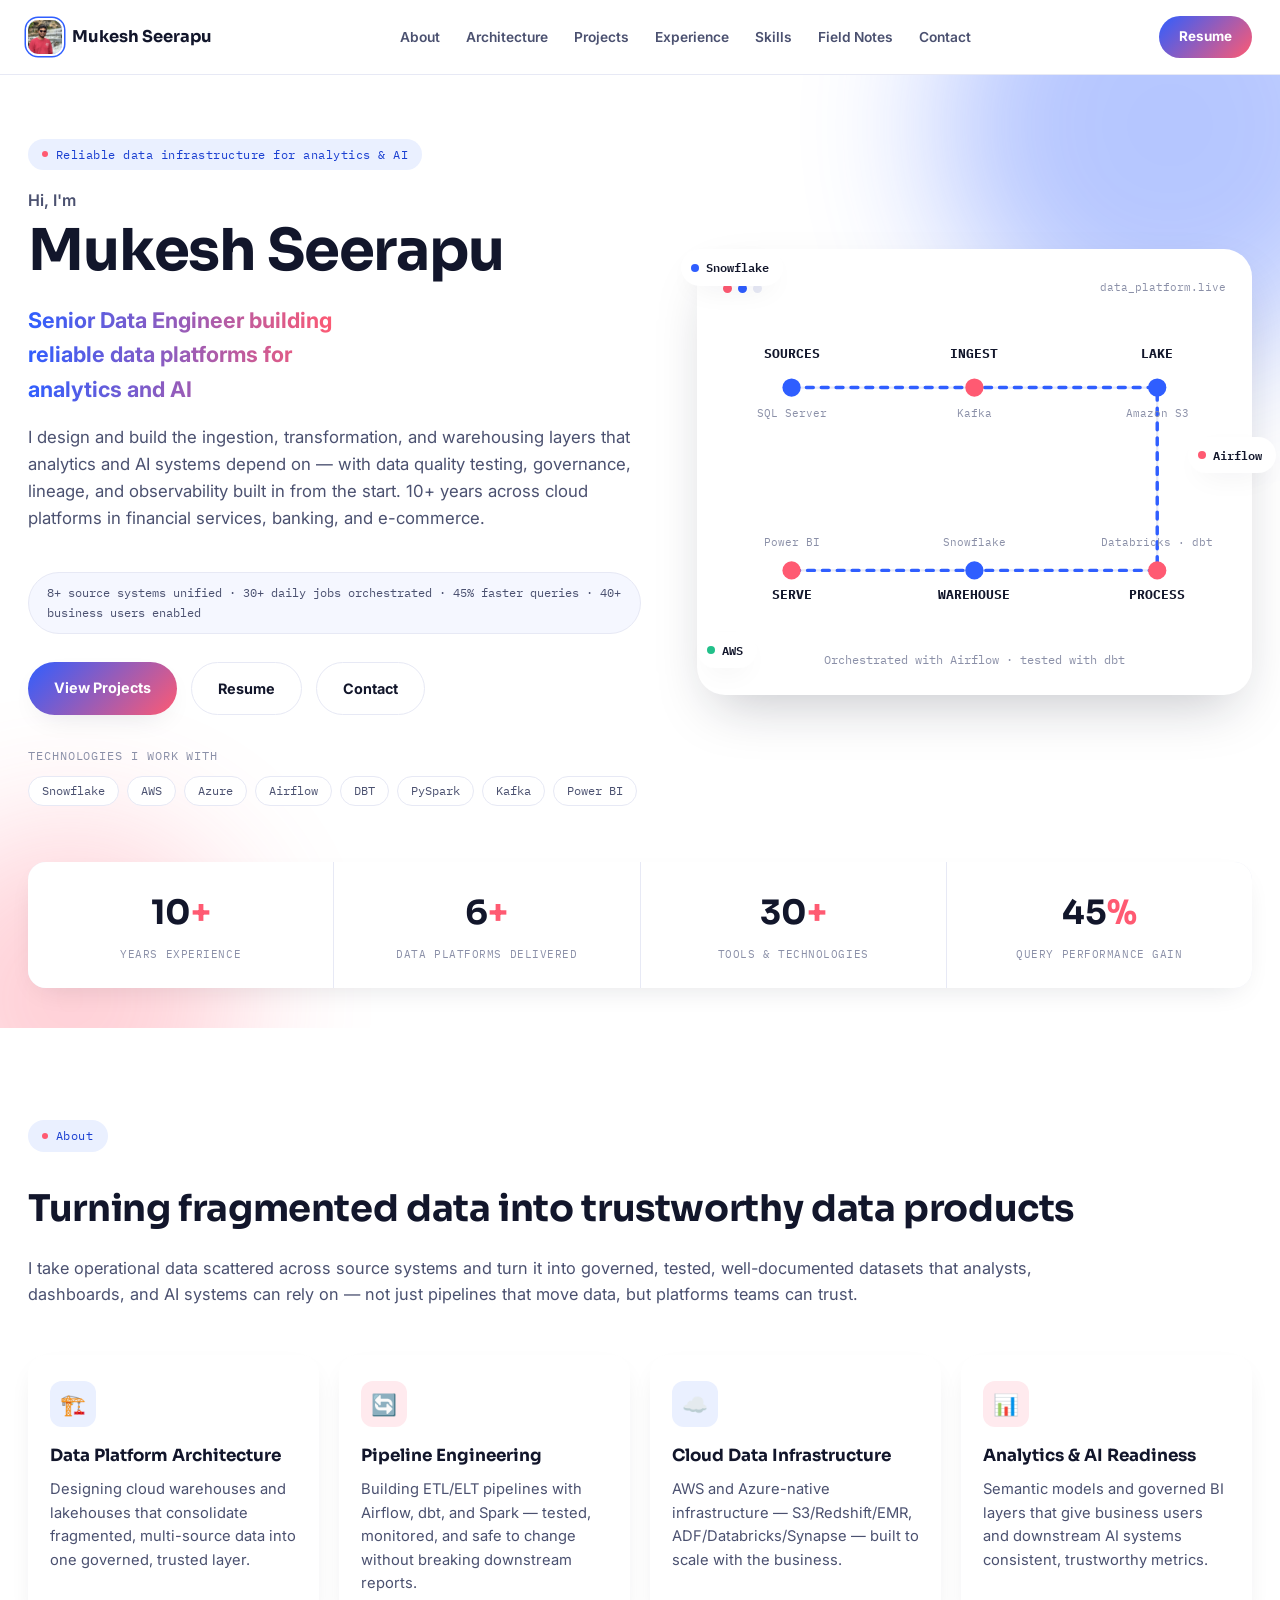
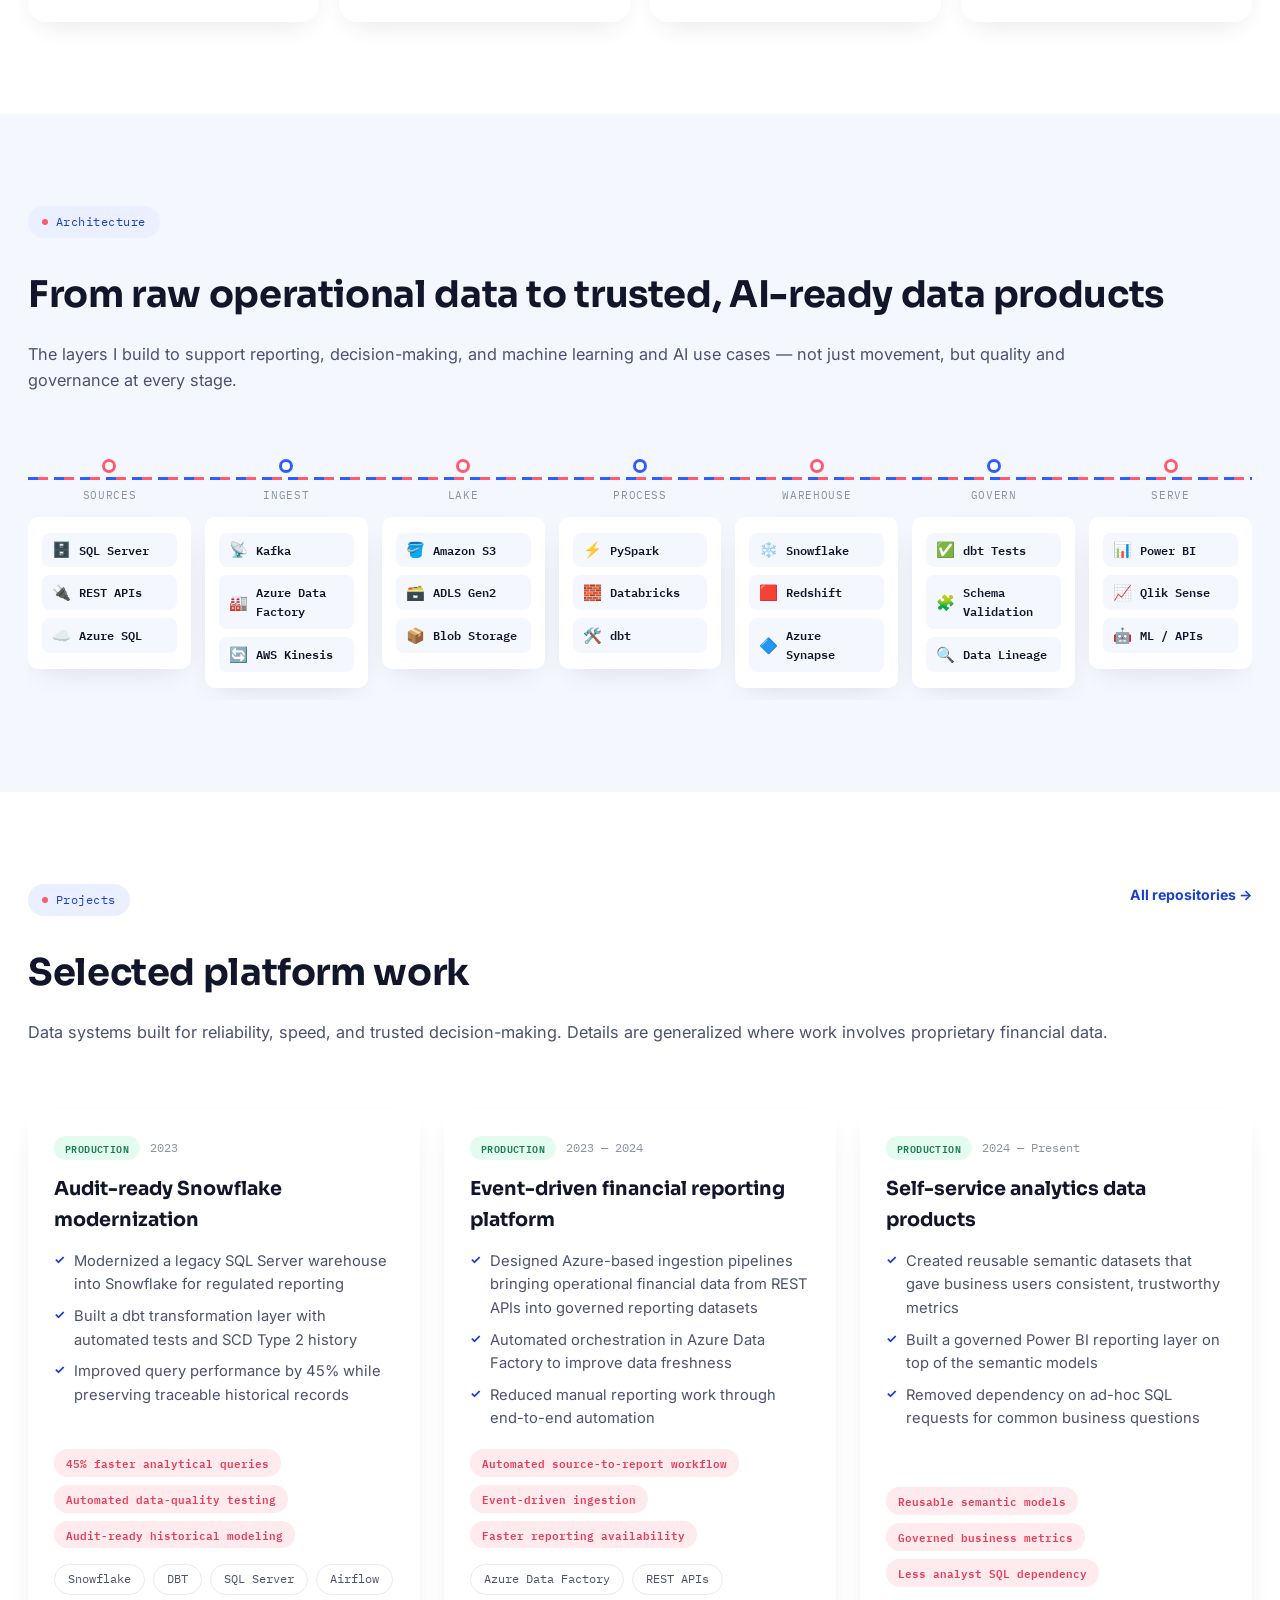
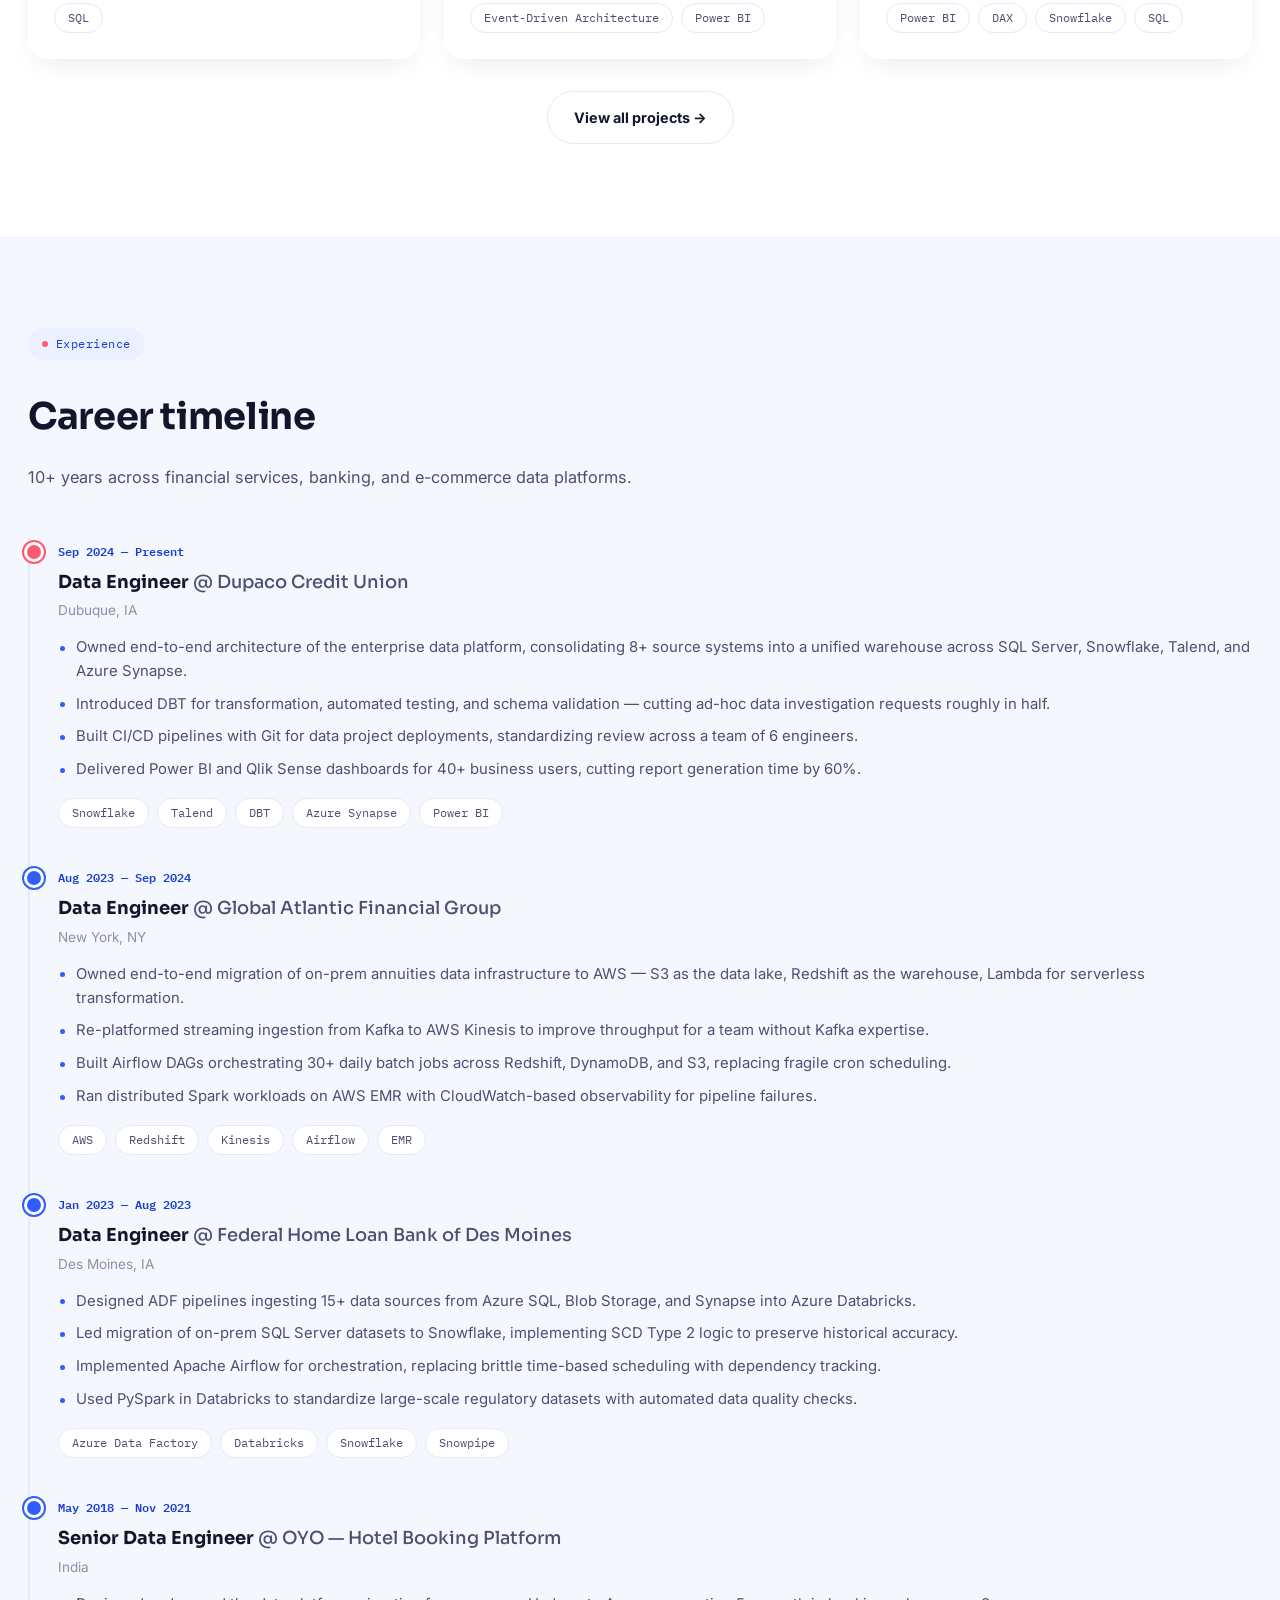
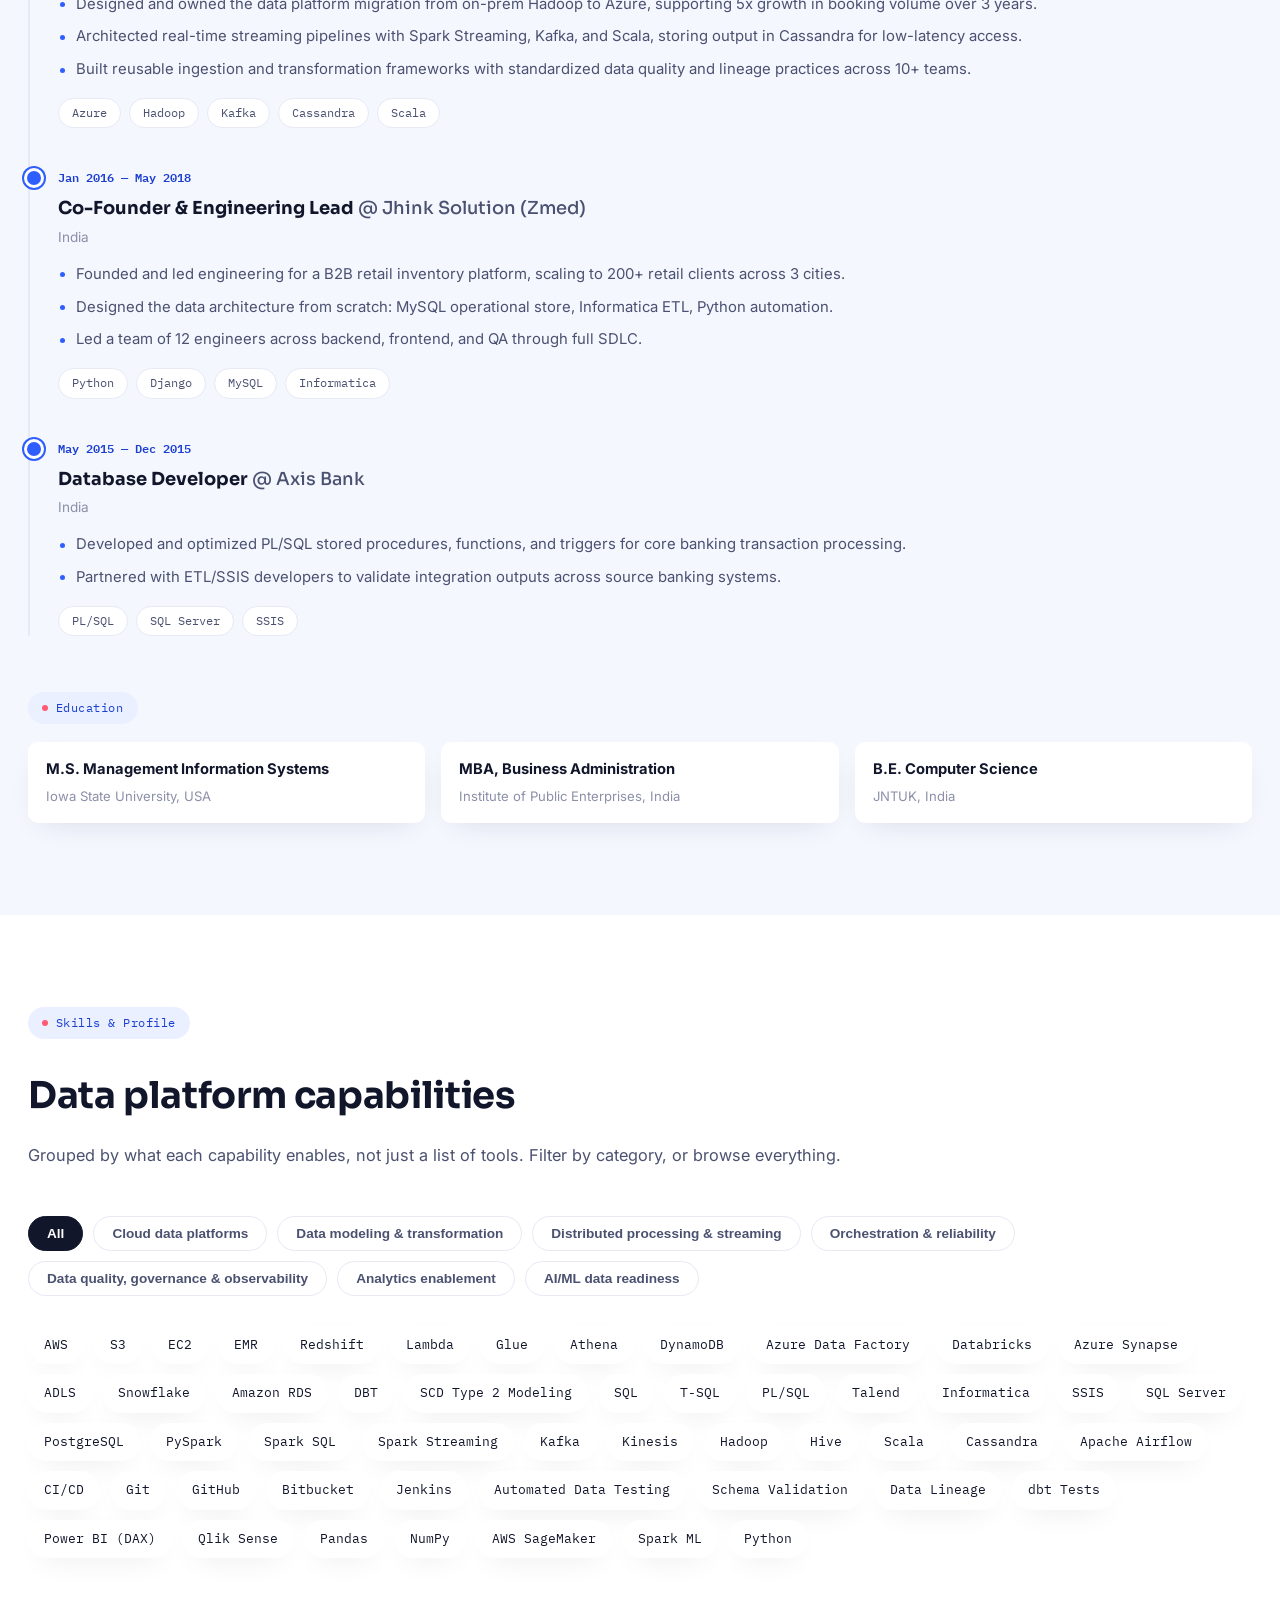
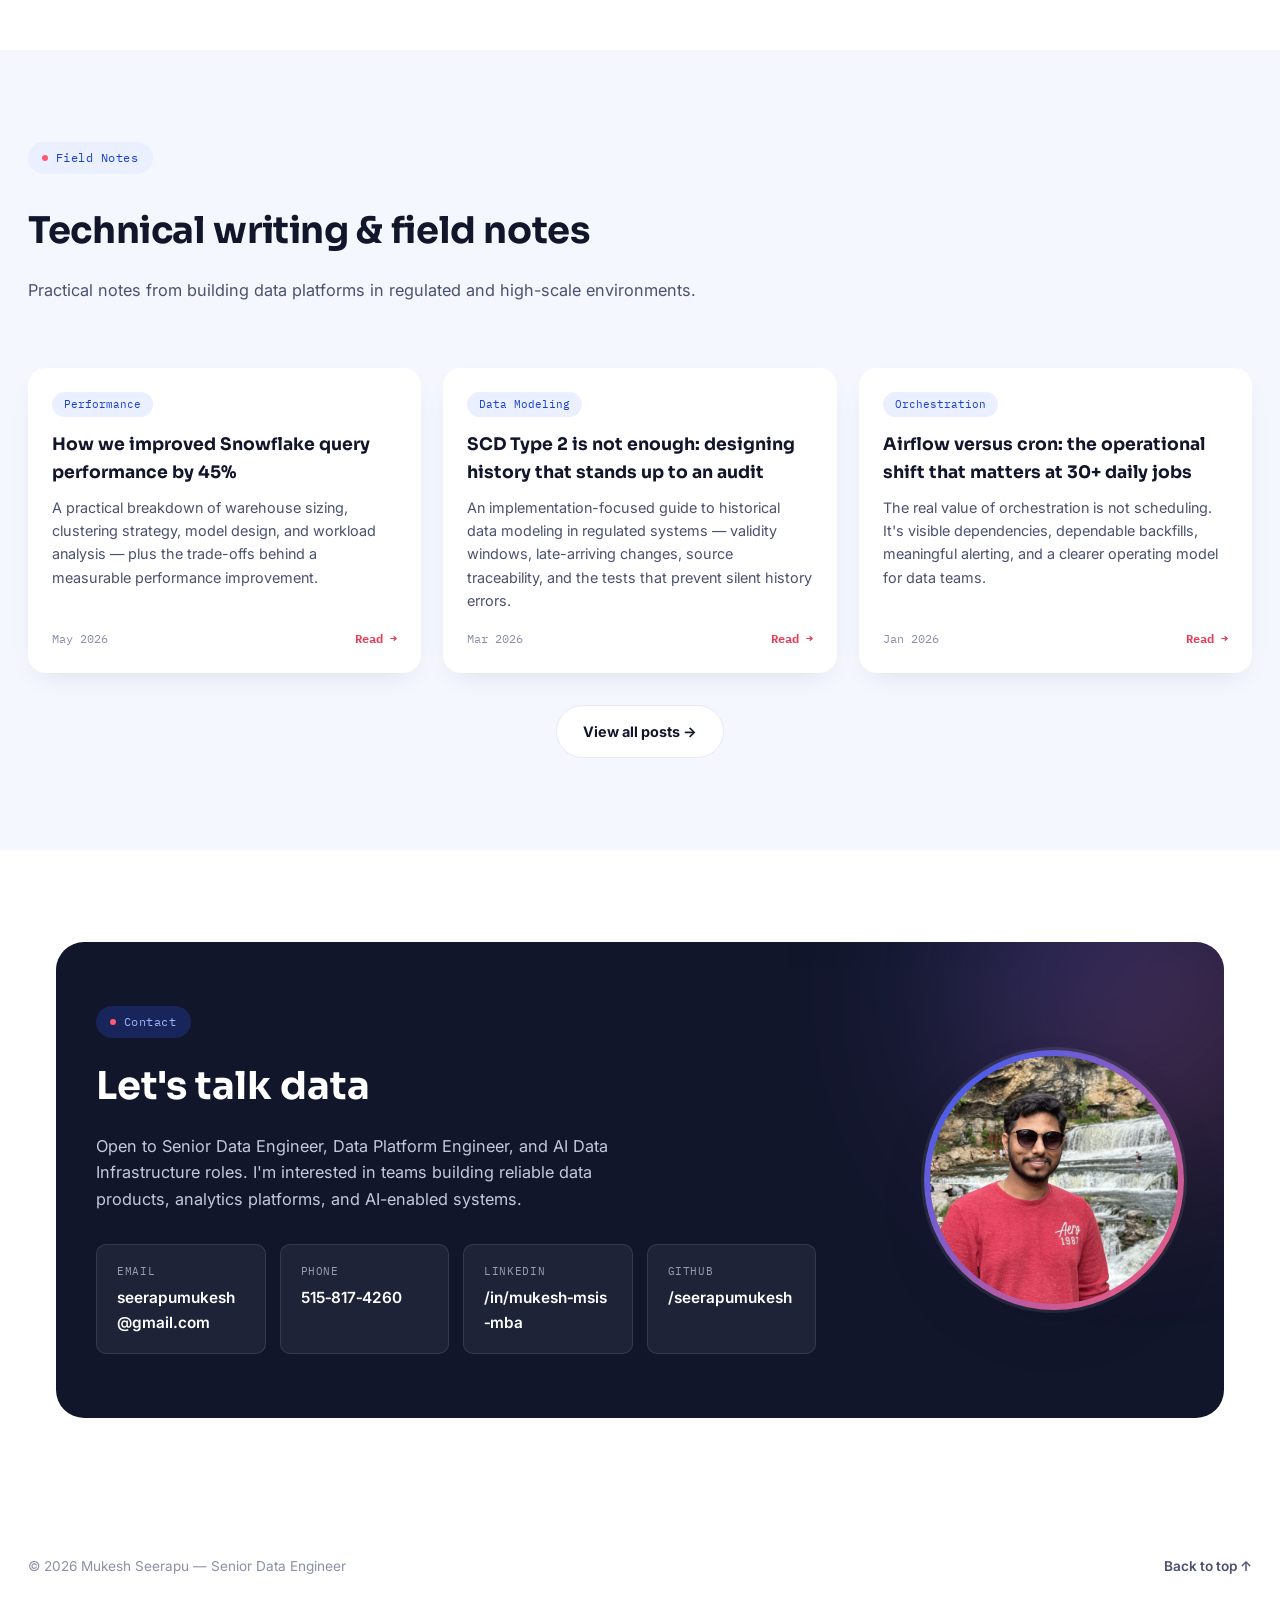
==== commit 32762a6e: "Eliminate remaining width gaps: section headings and hero text now fill their full container instead" ====
--- a/index.html
+++ b/index.html
@@ -92,7 +92,7 @@
 
               <circle class="pnode-pulse d4" cx="380" cy="220" r="8" fill="#FF5A72"/>
               <text x="380" y="245" text-anchor="middle" font-family="IBM Plex Mono, monospace" font-size="11" font-weight="700" fill="#12162B">PROCESS</text>
-              <text x="380" y="199" text-anchor="middle" font-family="IBM Plex Mono, monospace" font-size="9.5" fill="#8B90A8">Databricks</text>
+              <text x="380" y="199" text-anchor="middle" font-family="IBM Plex Mono, monospace" font-size="9.5" fill="#8B90A8">Databricks · dbt</text>
 
               <circle class="pnode-pulse d5" cx="220" cy="220" r="8" fill="#2F5EFF"/>
               <text x="220" y="245" text-anchor="middle" font-family="IBM Plex Mono, monospace" font-size="11" font-weight="700" fill="#12162B">WAREHOUSE</text>
@@ -102,6 +102,7 @@
               <text x="60" y="245" text-anchor="middle" font-family="IBM Plex Mono, monospace" font-size="11" font-weight="700" fill="#12162B">SERVE</text>
               <text x="60" y="199" text-anchor="middle" font-family="IBM Plex Mono, monospace" font-size="9.5" fill="#8B90A8">Power BI</text>
             </svg>
+            <p class="pipeline-caption">Orchestrated with Airflow · tested with dbt</p>
           </div>
         </div>
       </div>
--- a/style.css
+++ b/style.css
@@ -116,7 +116,7 @@
   font-family: var(--font-mono); font-size:0.78rem; color: var(--ink-soft); background: var(--bg-2);
   border: 1px solid var(--line); border-radius: 999px; padding: 10px 18px; display:inline-block; margin-bottom:28px;
 }
-.hero-sub{ color: var(--ink-soft); font-size:1.05rem; max-width:52ch; margin-bottom: 28px; }
+.hero-sub{ color: var(--ink-soft); font-size:1.05rem; margin-bottom: 28px; }
 .hero-cta{ display:flex; gap:14px; margin-bottom:32px; flex-wrap:wrap; }
 .btn{ font-weight:700; font-size:0.9rem; padding:14px 26px; border-radius:999px; transition: transform .15s ease, box-shadow .15s ease, background .15s ease; }
 .btn-primary{ background: linear-gradient(135deg, var(--blue), var(--coral)); color:#fff; box-shadow: var(--shadow); }
@@ -138,6 +138,7 @@
 .pipeline-dots span:nth-child(2){ background: var(--blue); }
 .pipeline-label{ font-family: var(--font-mono); font-size:0.68rem; color: var(--ink-dim); }
 .pipeline-svg{ width:100%; height:auto; display:block; }
+.pipeline-caption{ margin: 12px 0 0; text-align:center; font-family: var(--font-mono); font-size:0.72rem; color: var(--ink-dim); }
 .pflow{ stroke-dasharray: 6 7; animation: flow 1.4s linear infinite; }
 @keyframes flow{ to{ stroke-dashoffset: -52; } }
 .pnode-pulse{ animation: pulse 2.4s ease-in-out infinite; transform-origin:center; }
@@ -183,9 +184,9 @@
    =========================================================== */
 .section{ padding: 92px 0; position:relative; }
 .section--tint{ background: var(--bg-2); }
-.section-head{ max-width: 960px; margin: 0 0 48px; }
+.section-head{ max-width: none; margin: 0 0 48px; }
 .section-title{ font-size: clamp(1.7rem, 3vw, 2.3rem); font-weight:700; letter-spacing:-0.01em; margin: 10px 0 12px; }
-.section-sub{ color: var(--ink-soft); font-size:1.02rem; }
+.section-sub{ color: var(--ink-soft); font-size:1.02rem; max-width: 1100px; }
 .section-head--row{ display:flex; justify-content:space-between; align-items:flex-start; gap:20px; flex-wrap:wrap; }
 .text-link{ font-weight:700; font-size:0.88rem; color: var(--blue-deep); white-space:nowrap; }
 .text-link:hover{ text-decoration:underline; }
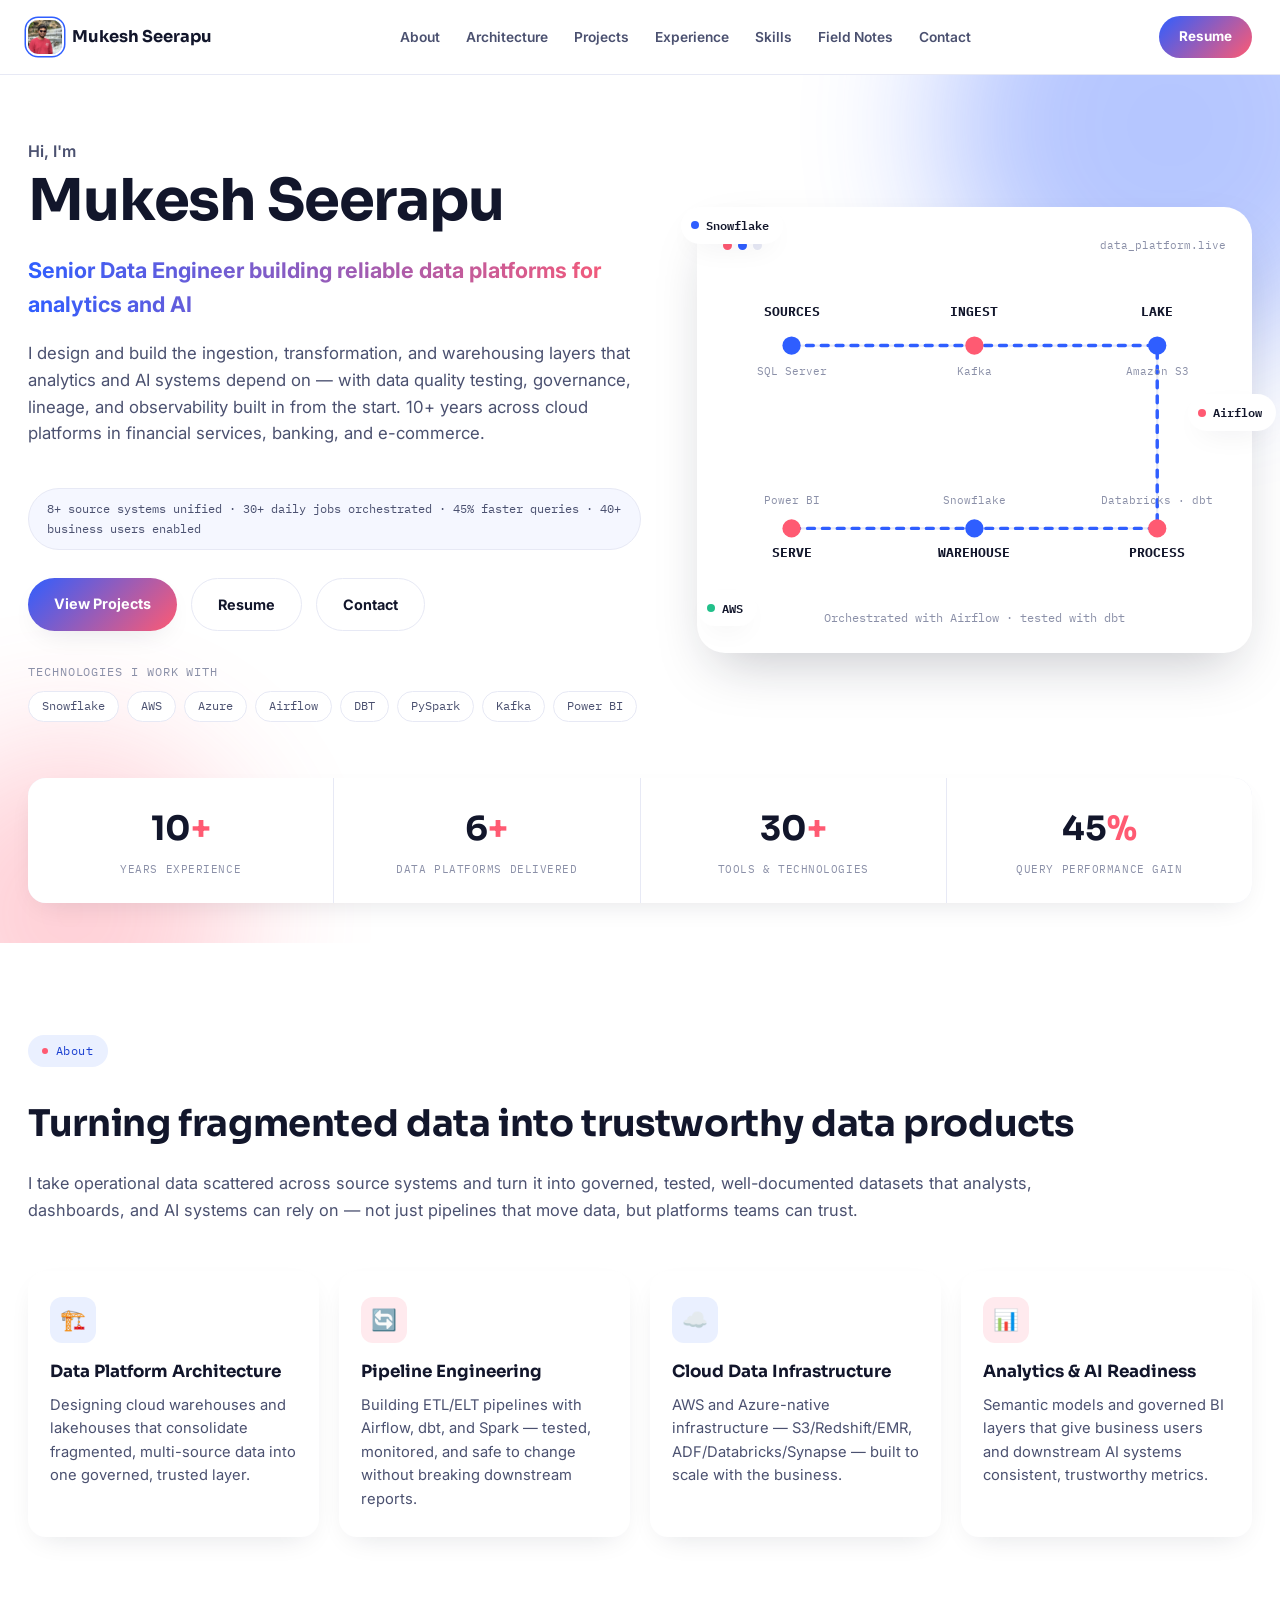
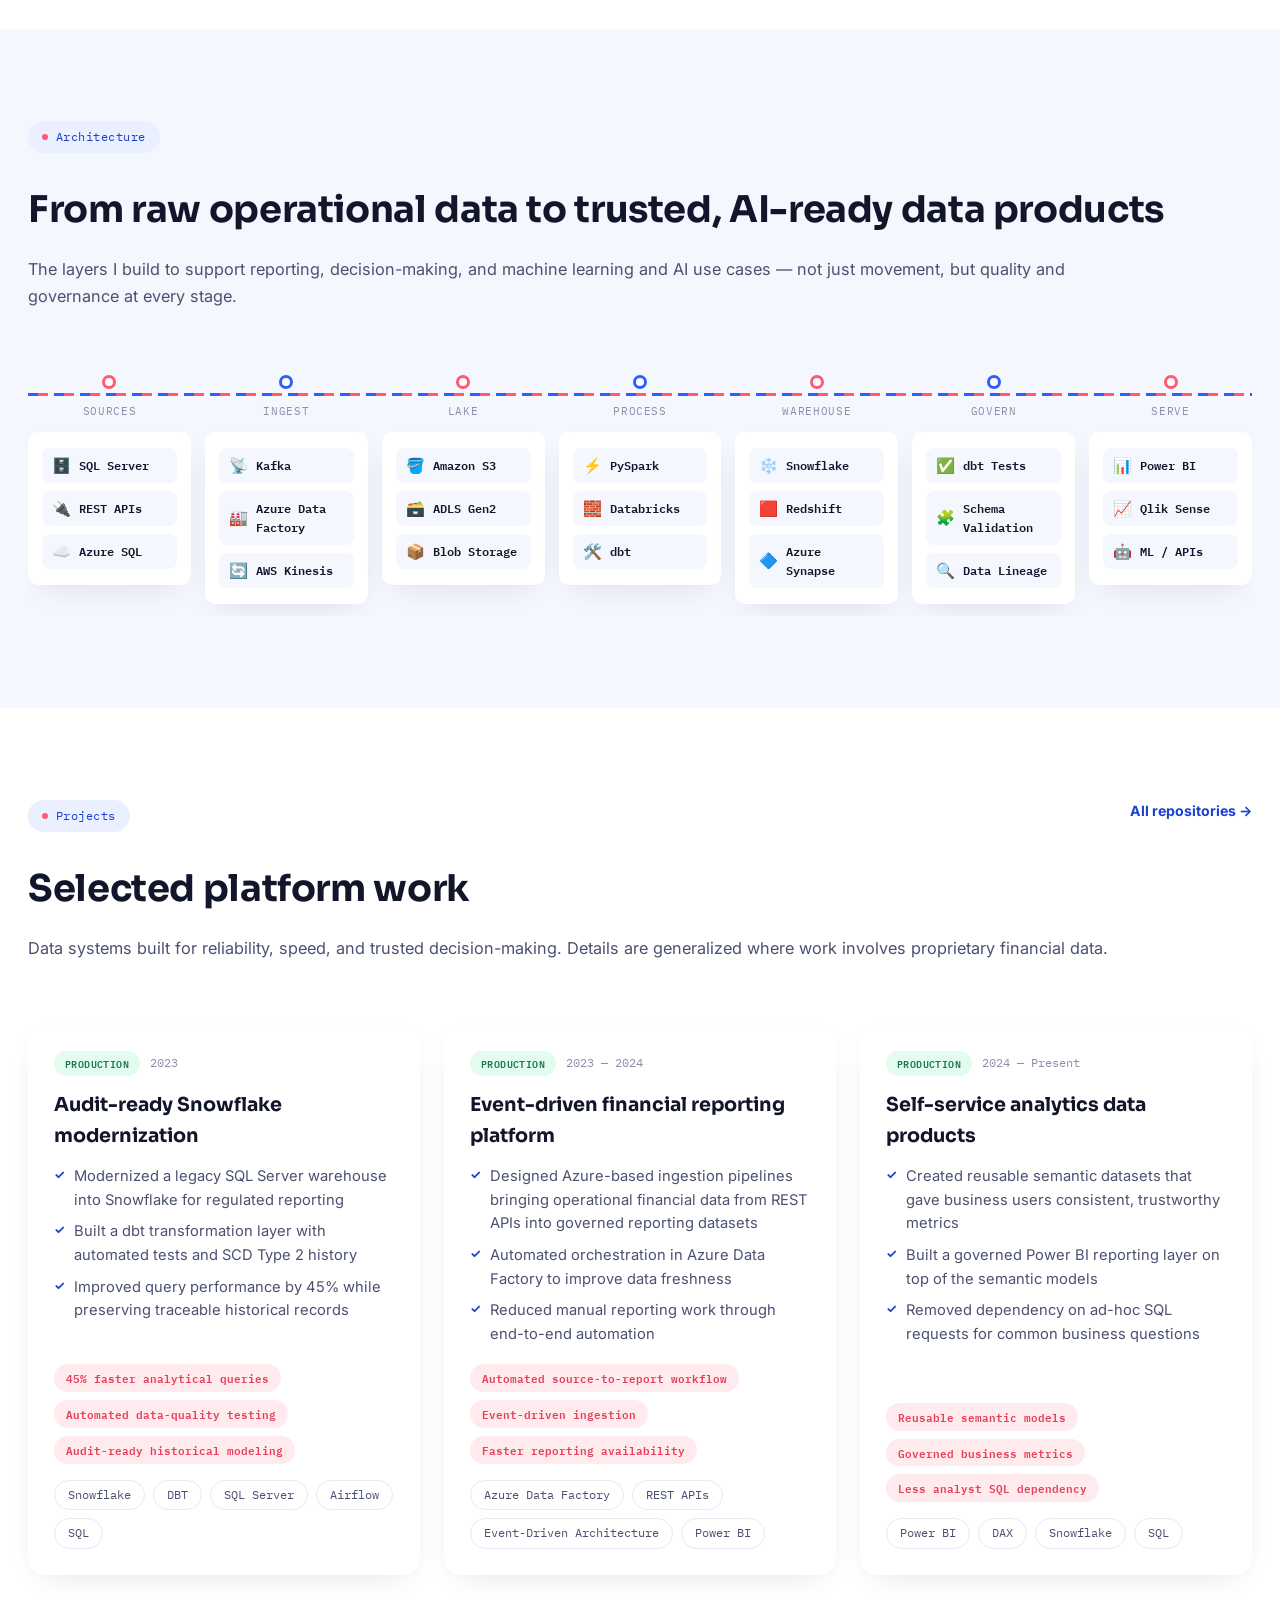
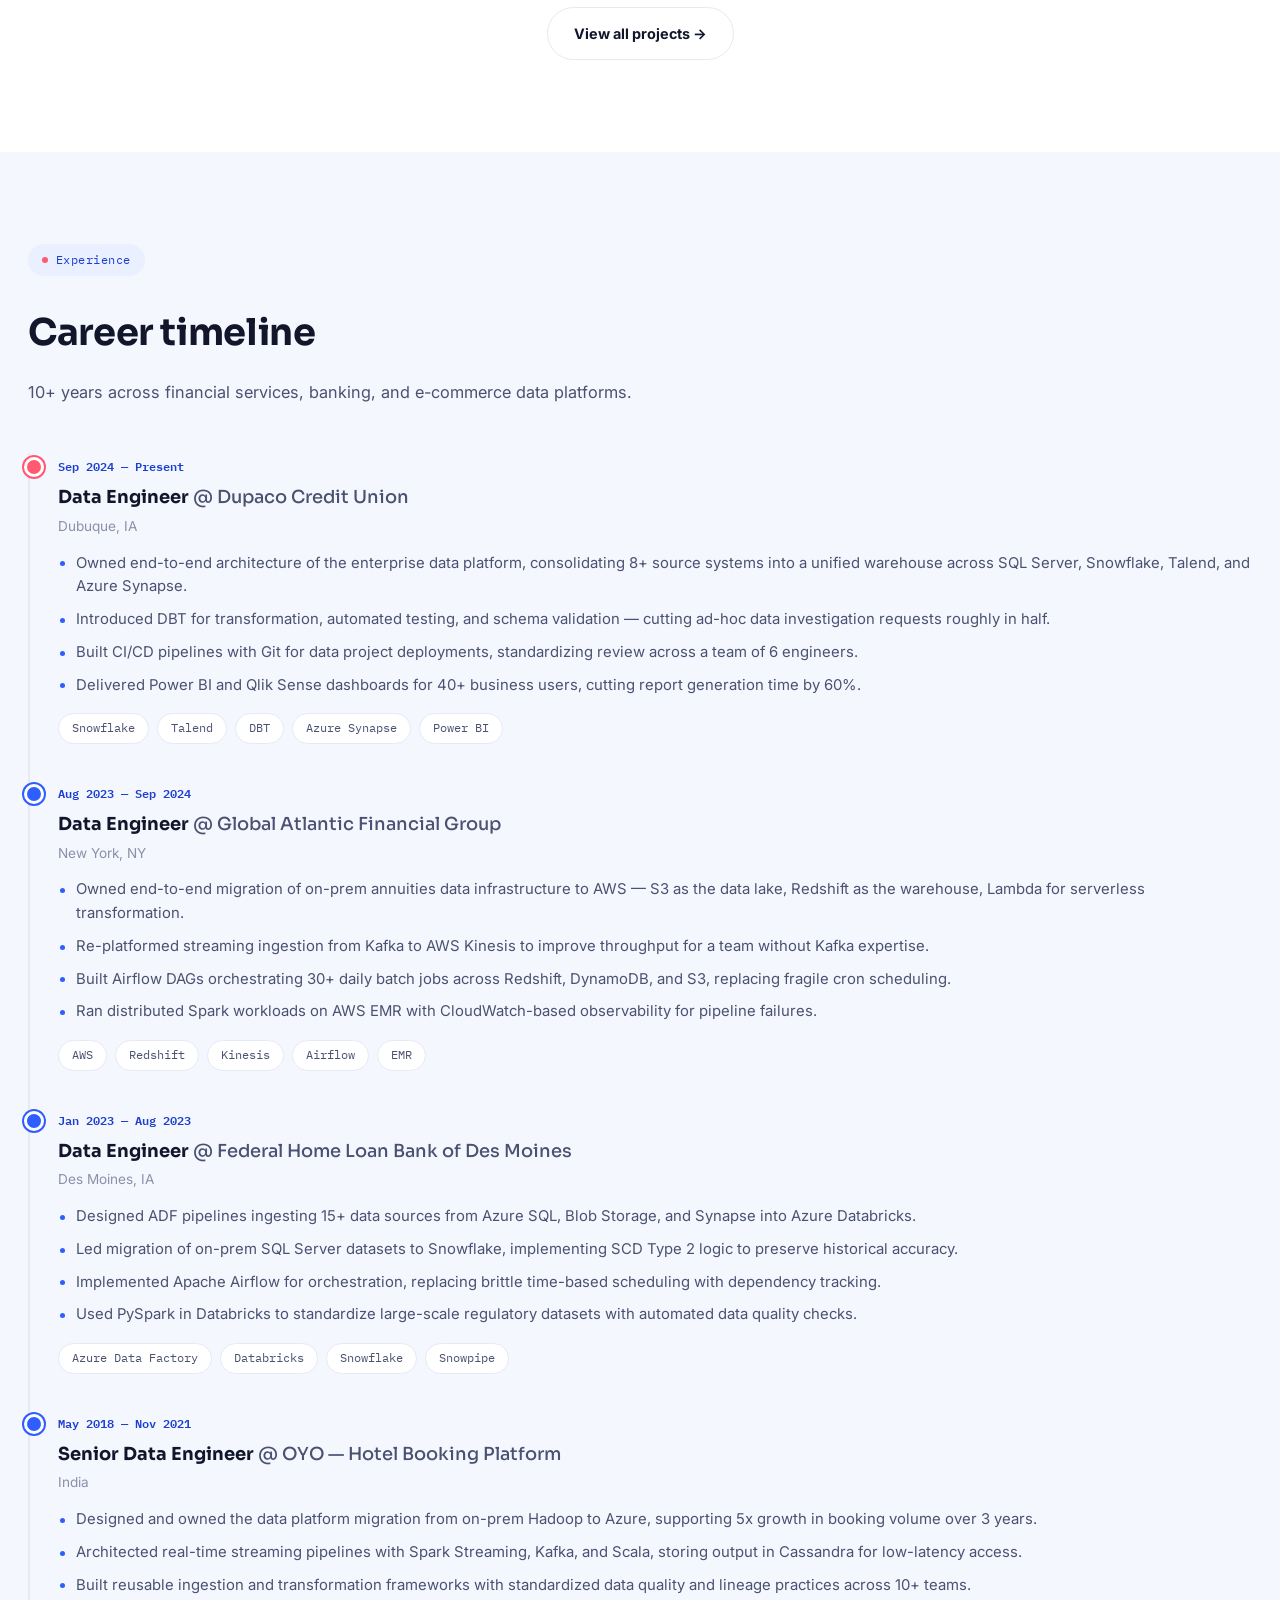
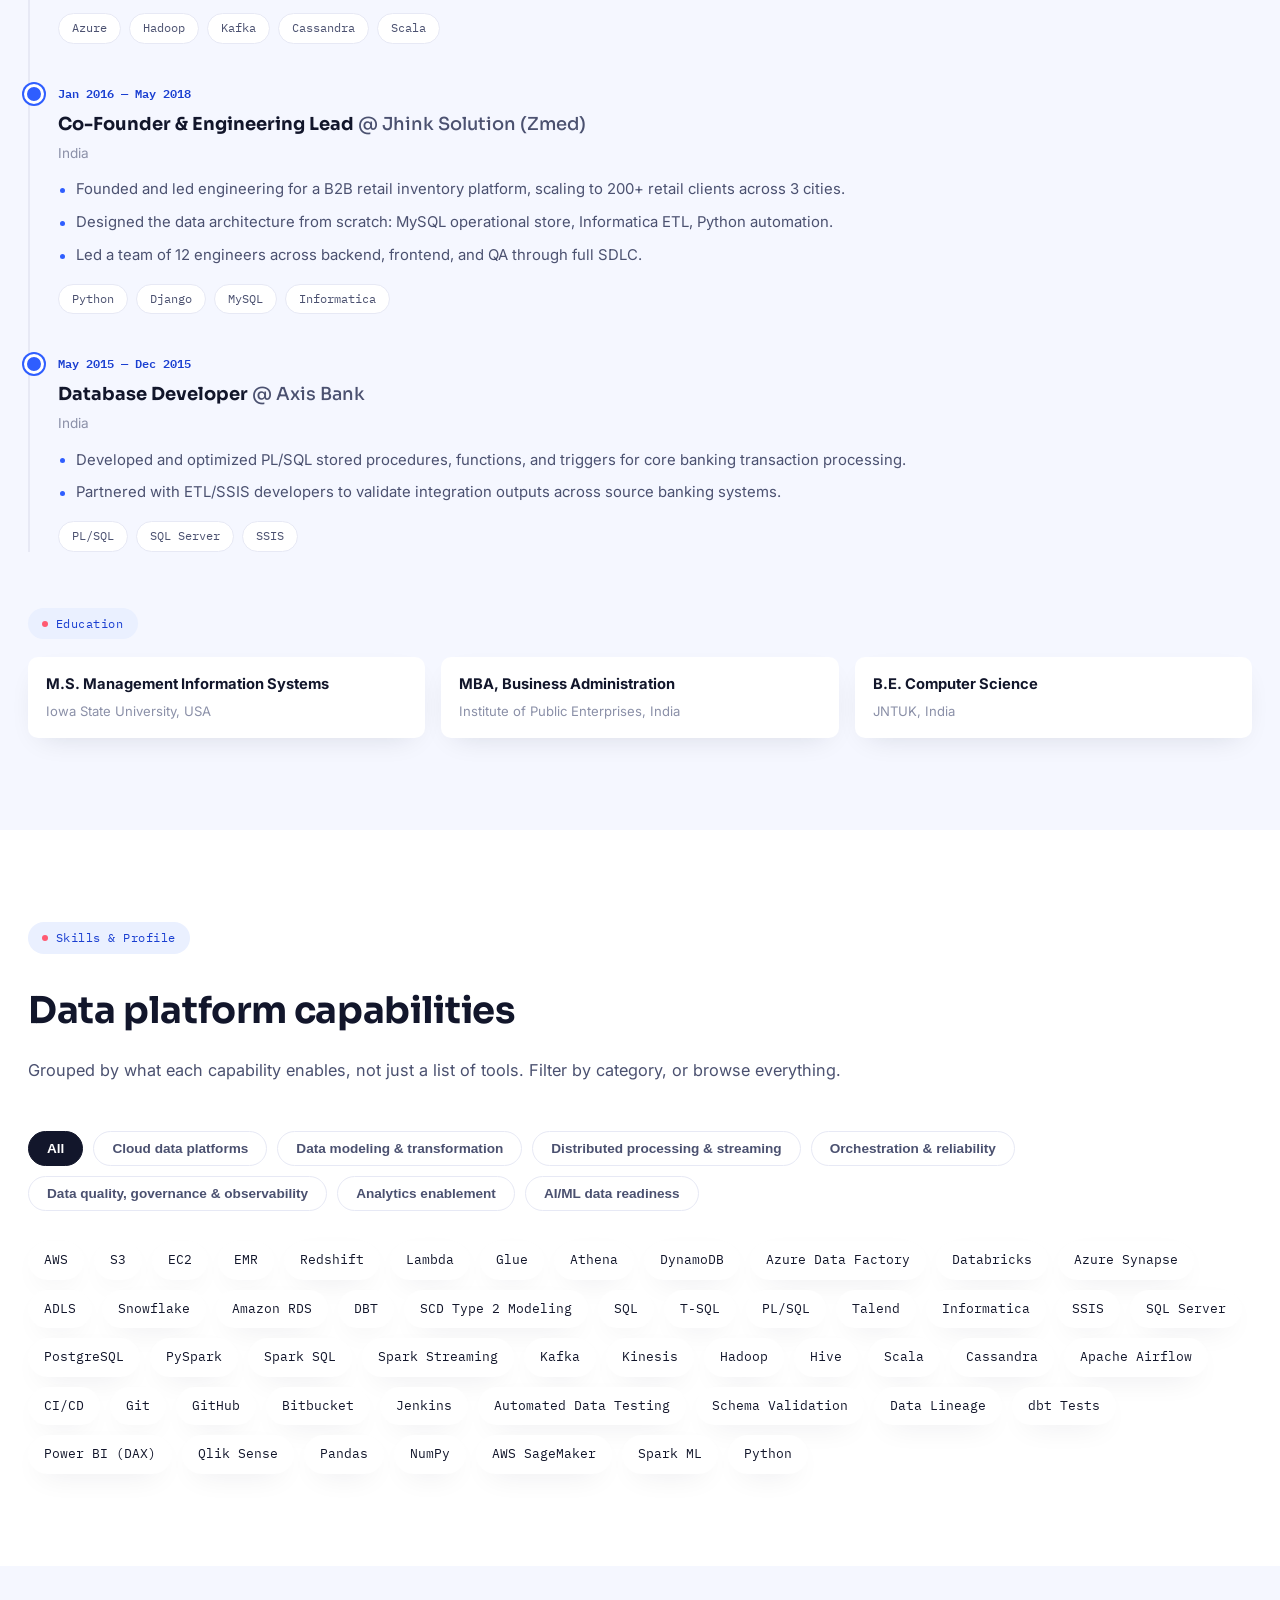
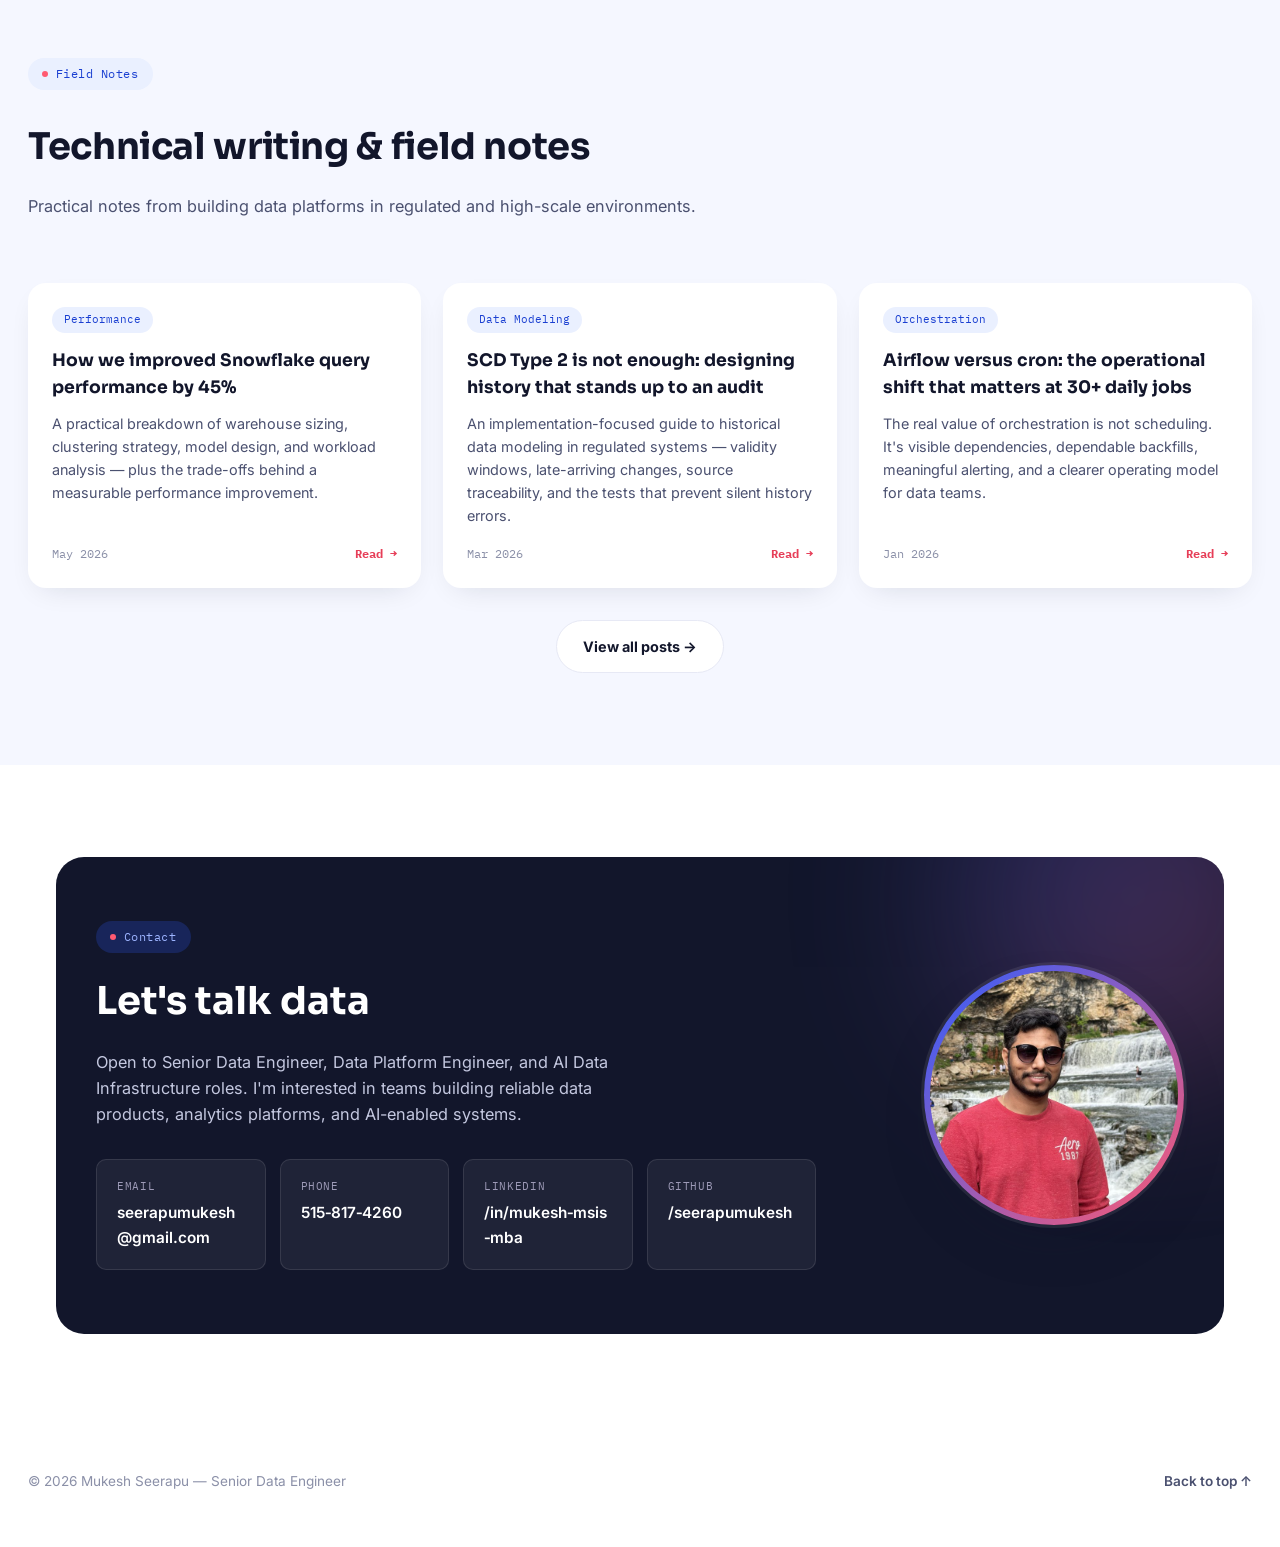
==== commit bd2a534d: "Drop hero eyebrow pill; remove width cap on hero role text so it fills the column, closing the remai" ====
--- a/index.html
+++ b/index.html
@@ -38,7 +38,6 @@
     <div class="wrap">
       <div class="hero-grid">
         <div>
-          <p class="eyebrow">Reliable data infrastructure for analytics &amp; AI</p>
           <p class="hero-hi">Hi, I'm</p>
           <h1 class="hero-title">Mukesh Seerapu</h1>
           <p class="hero-role">Senior Data Engineer building reliable data platforms for analytics and AI</p>
--- a/style.css
+++ b/style.css
@@ -109,7 +109,7 @@
 .hero-hi{ font-weight:600; color: var(--ink-soft); margin:0 0 6px; }
 .hero-title{ font-size: clamp(2.3rem, 5vw, 3.6rem); font-weight:700; letter-spacing:-0.02em; line-height:1.06; margin-bottom:16px; }
 .hero-role{
-  display:block; font-size: clamp(1.05rem, 2.2vw, 1.35rem); font-weight:700; margin-bottom:18px; max-width:22ch;
+  display:block; font-size: clamp(1.05rem, 2.2vw, 1.35rem); font-weight:700; margin-bottom:18px;
   background: linear-gradient(90deg, var(--blue), var(--coral)); -webkit-background-clip: text; background-clip: text; color: transparent;
 }
 .hero-proof{
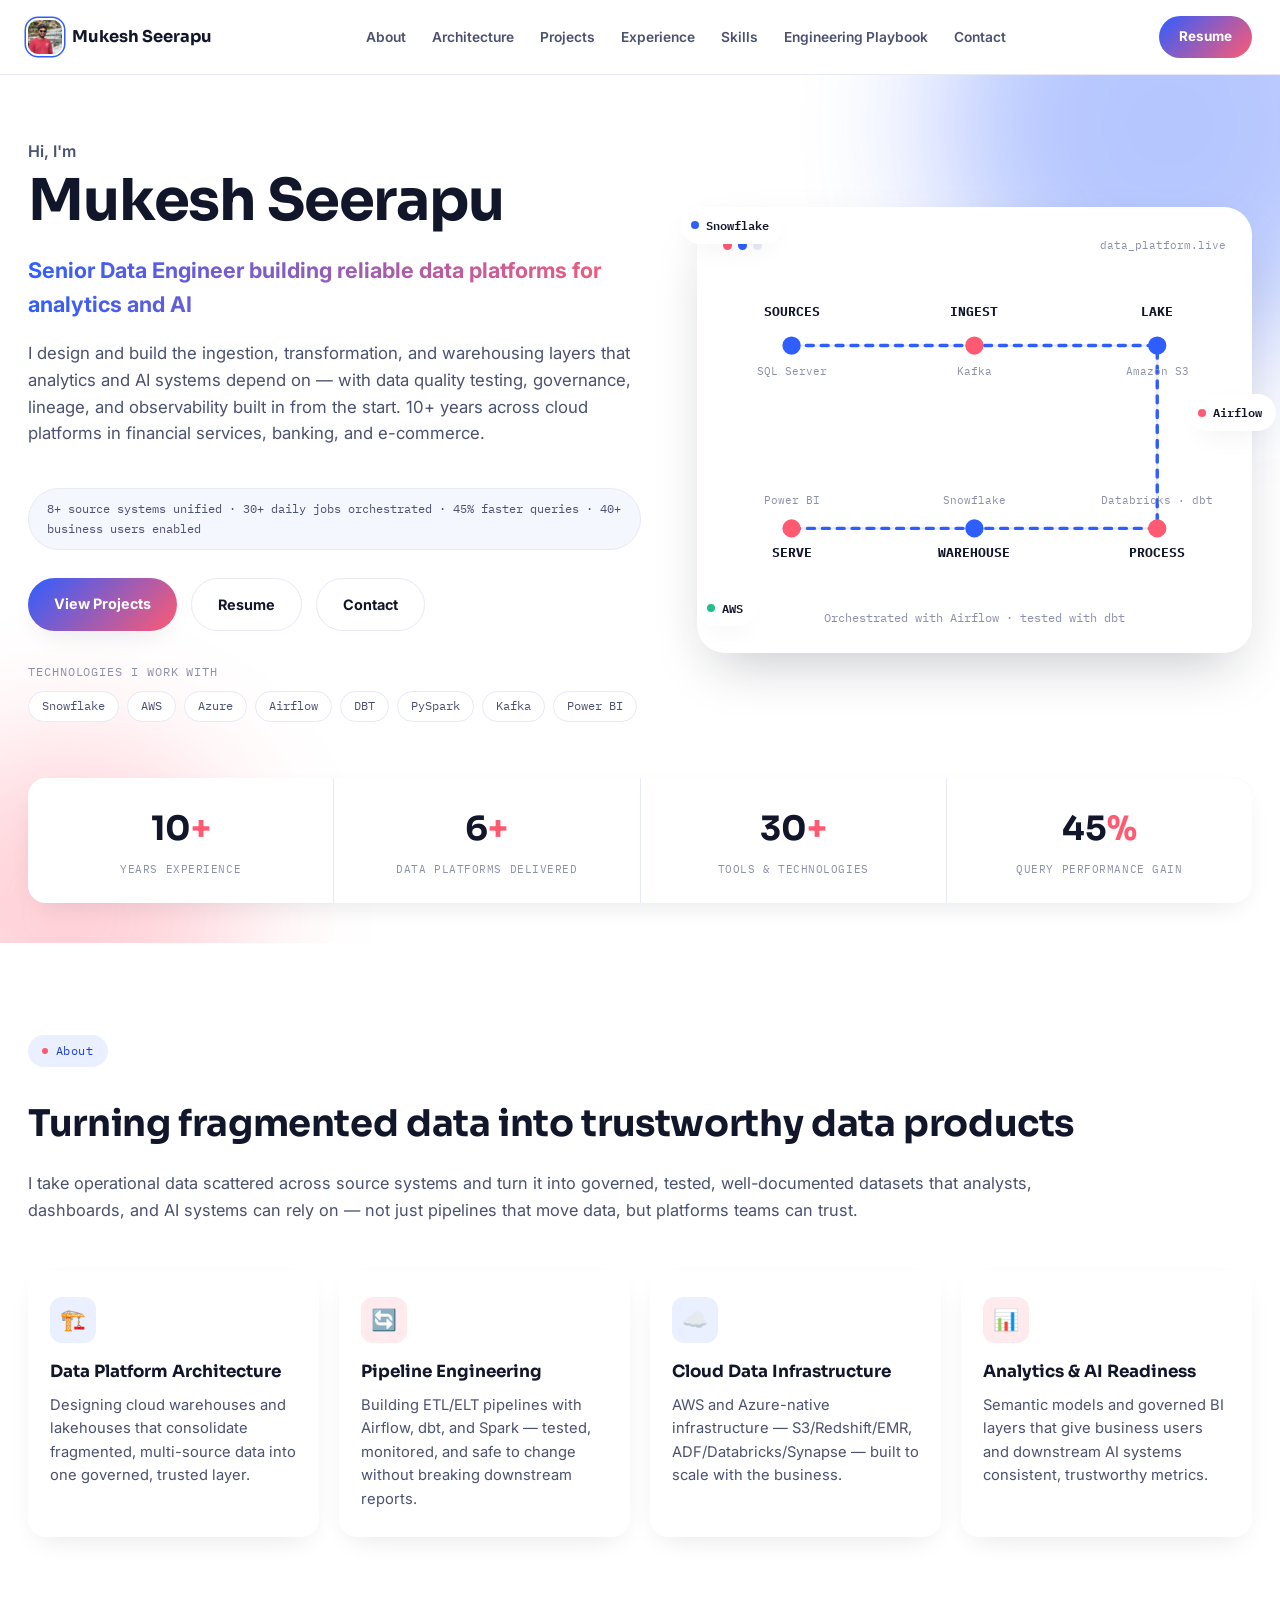
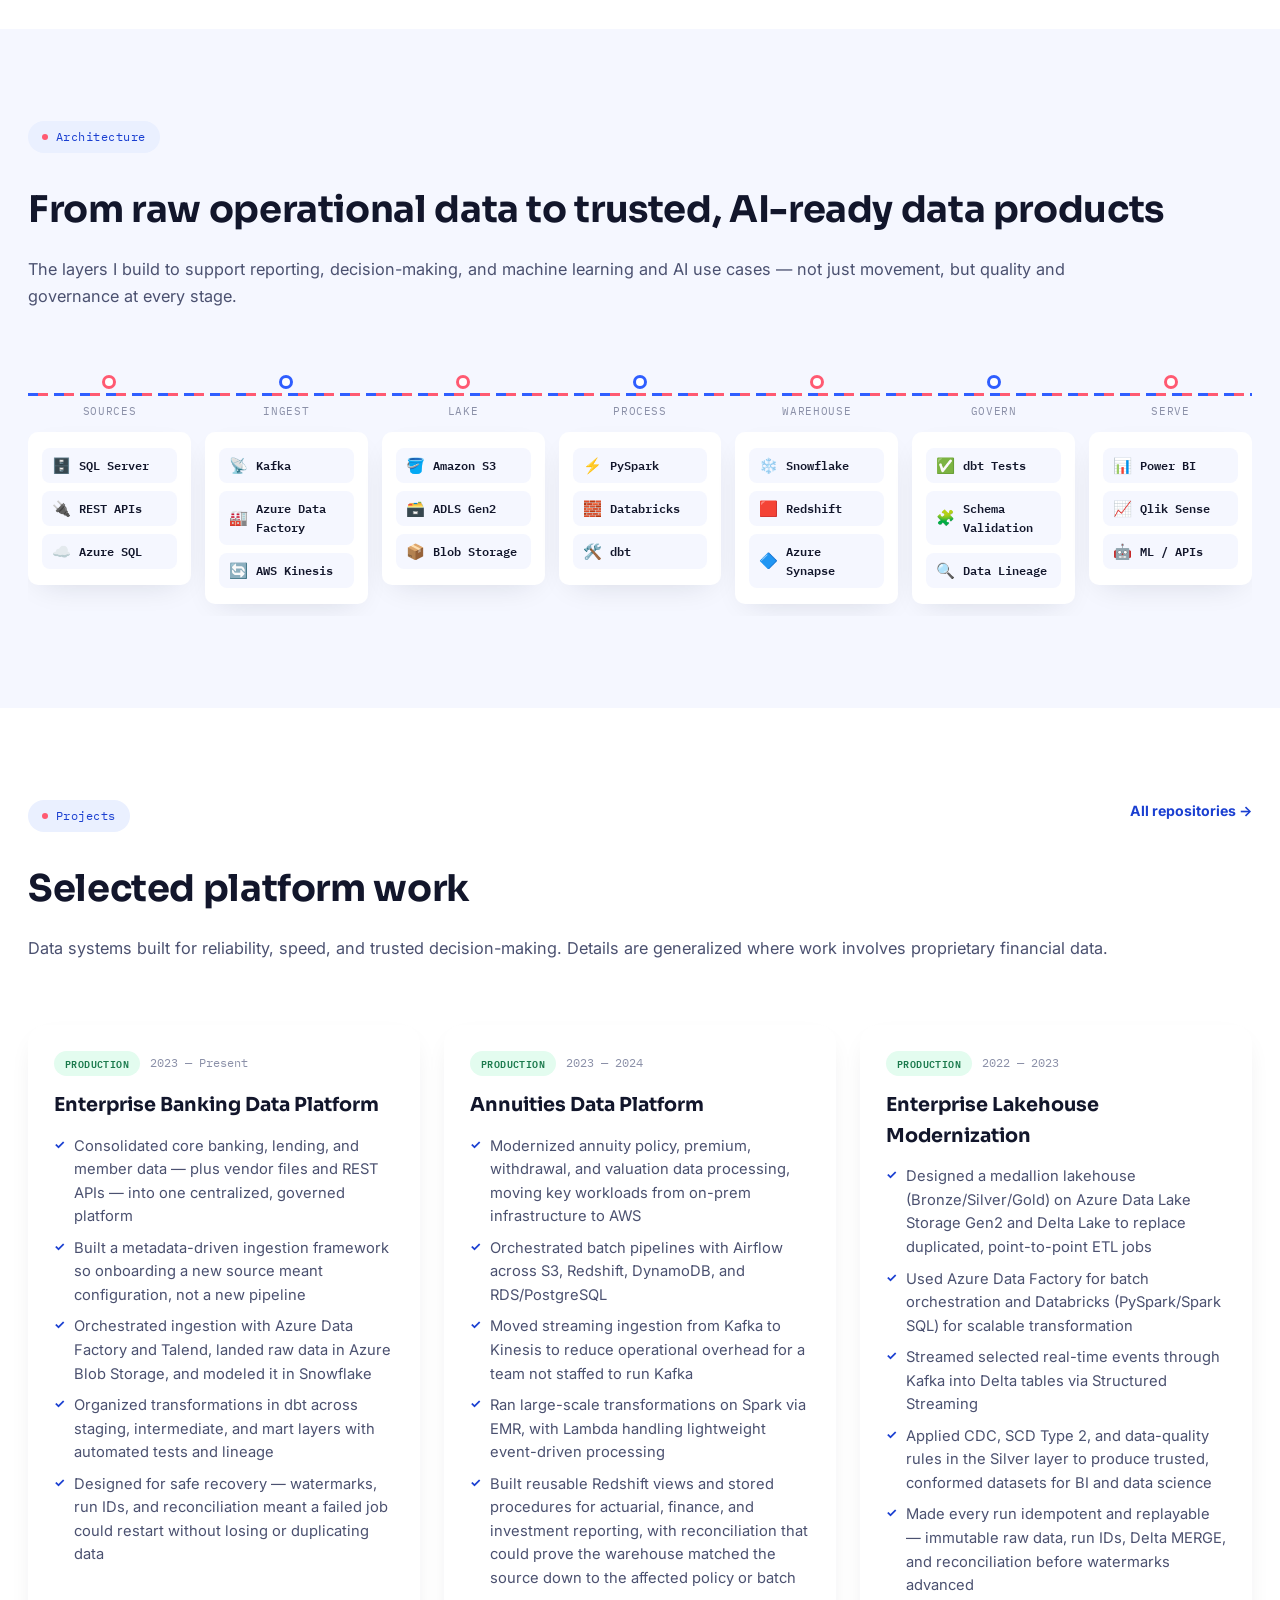
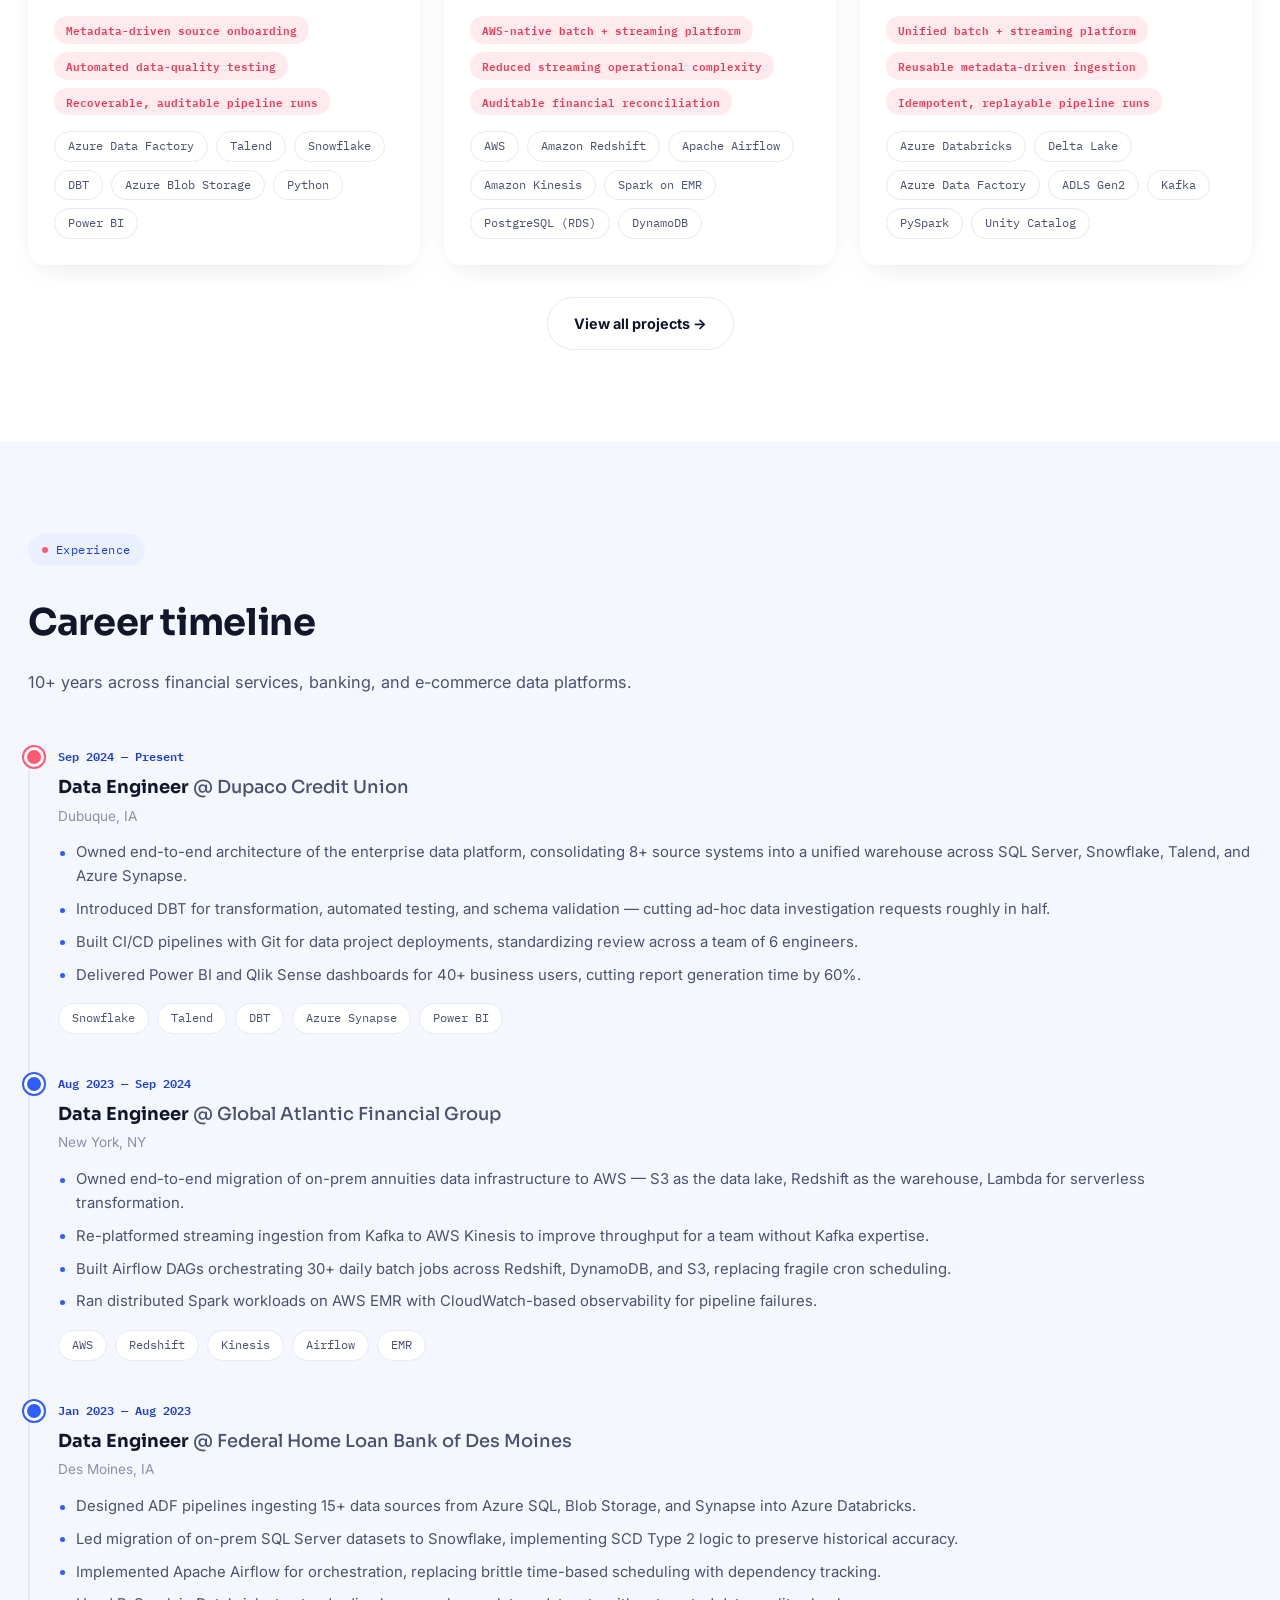
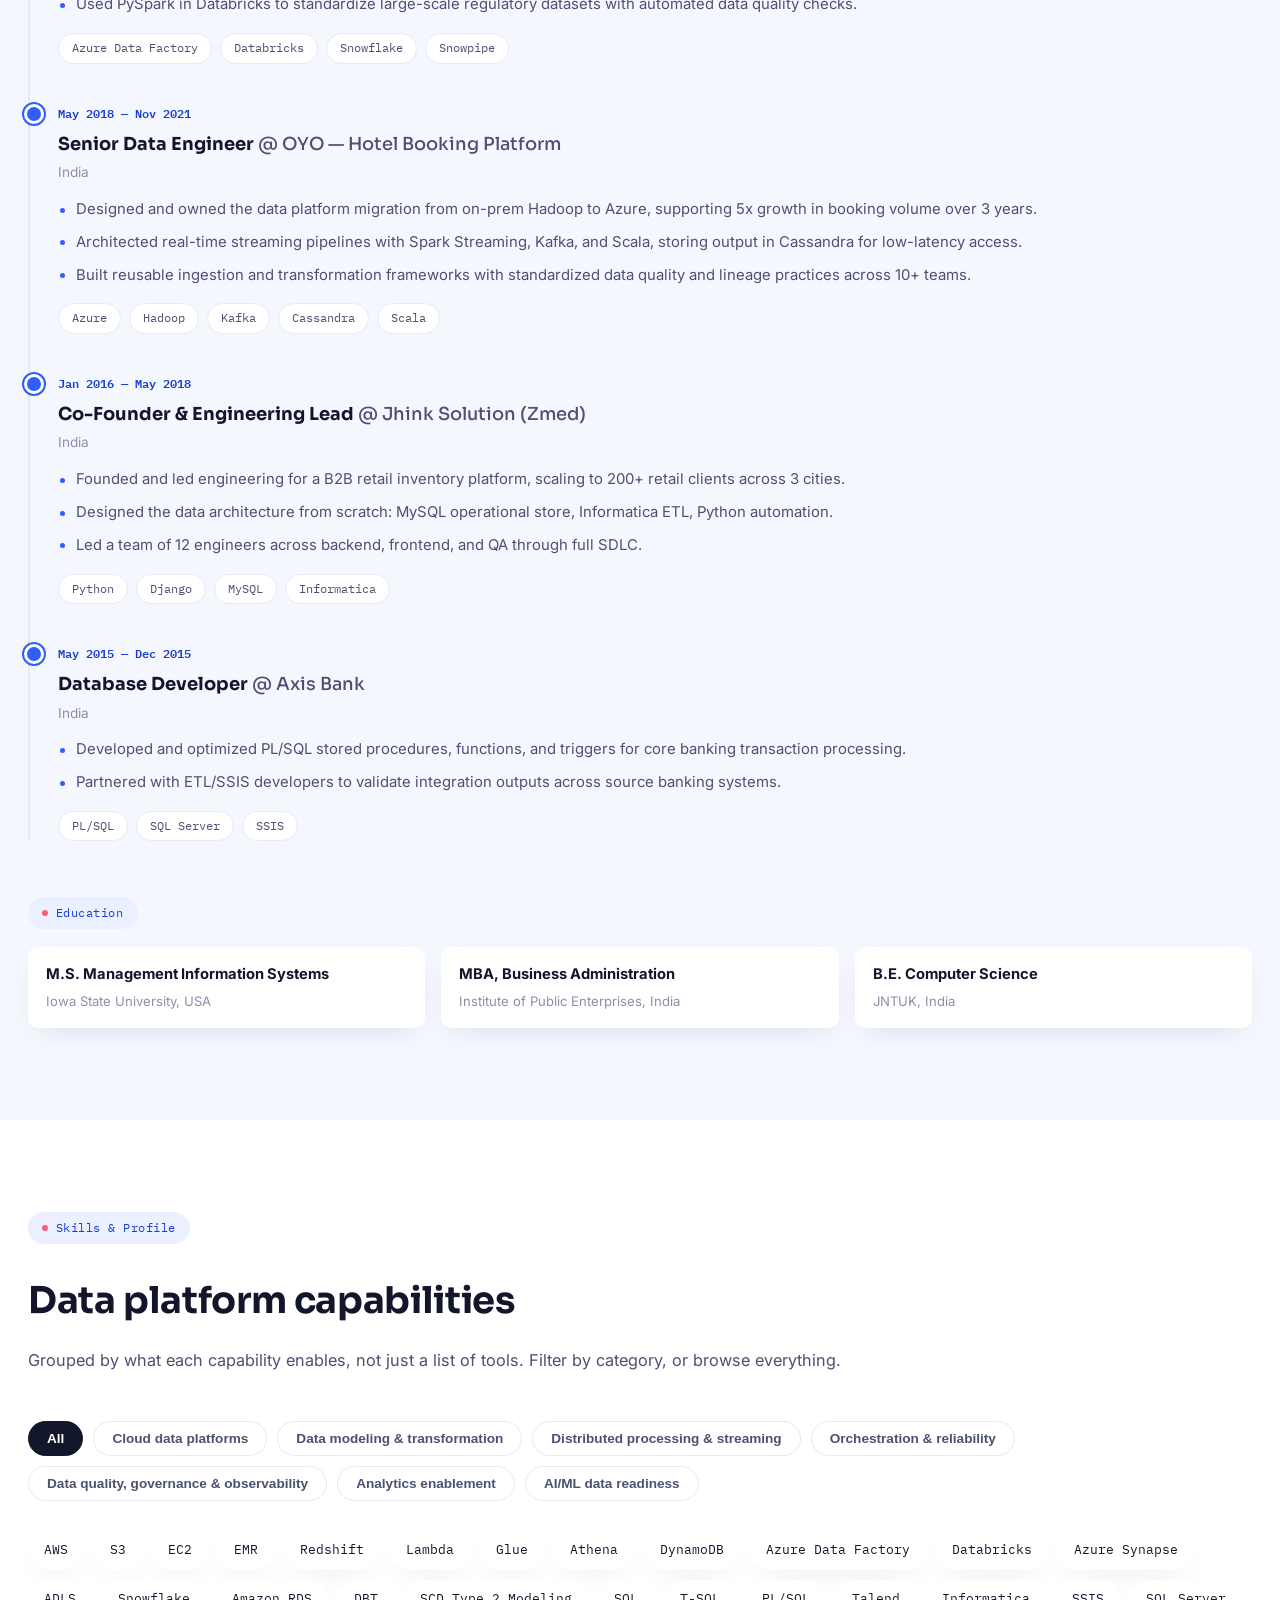
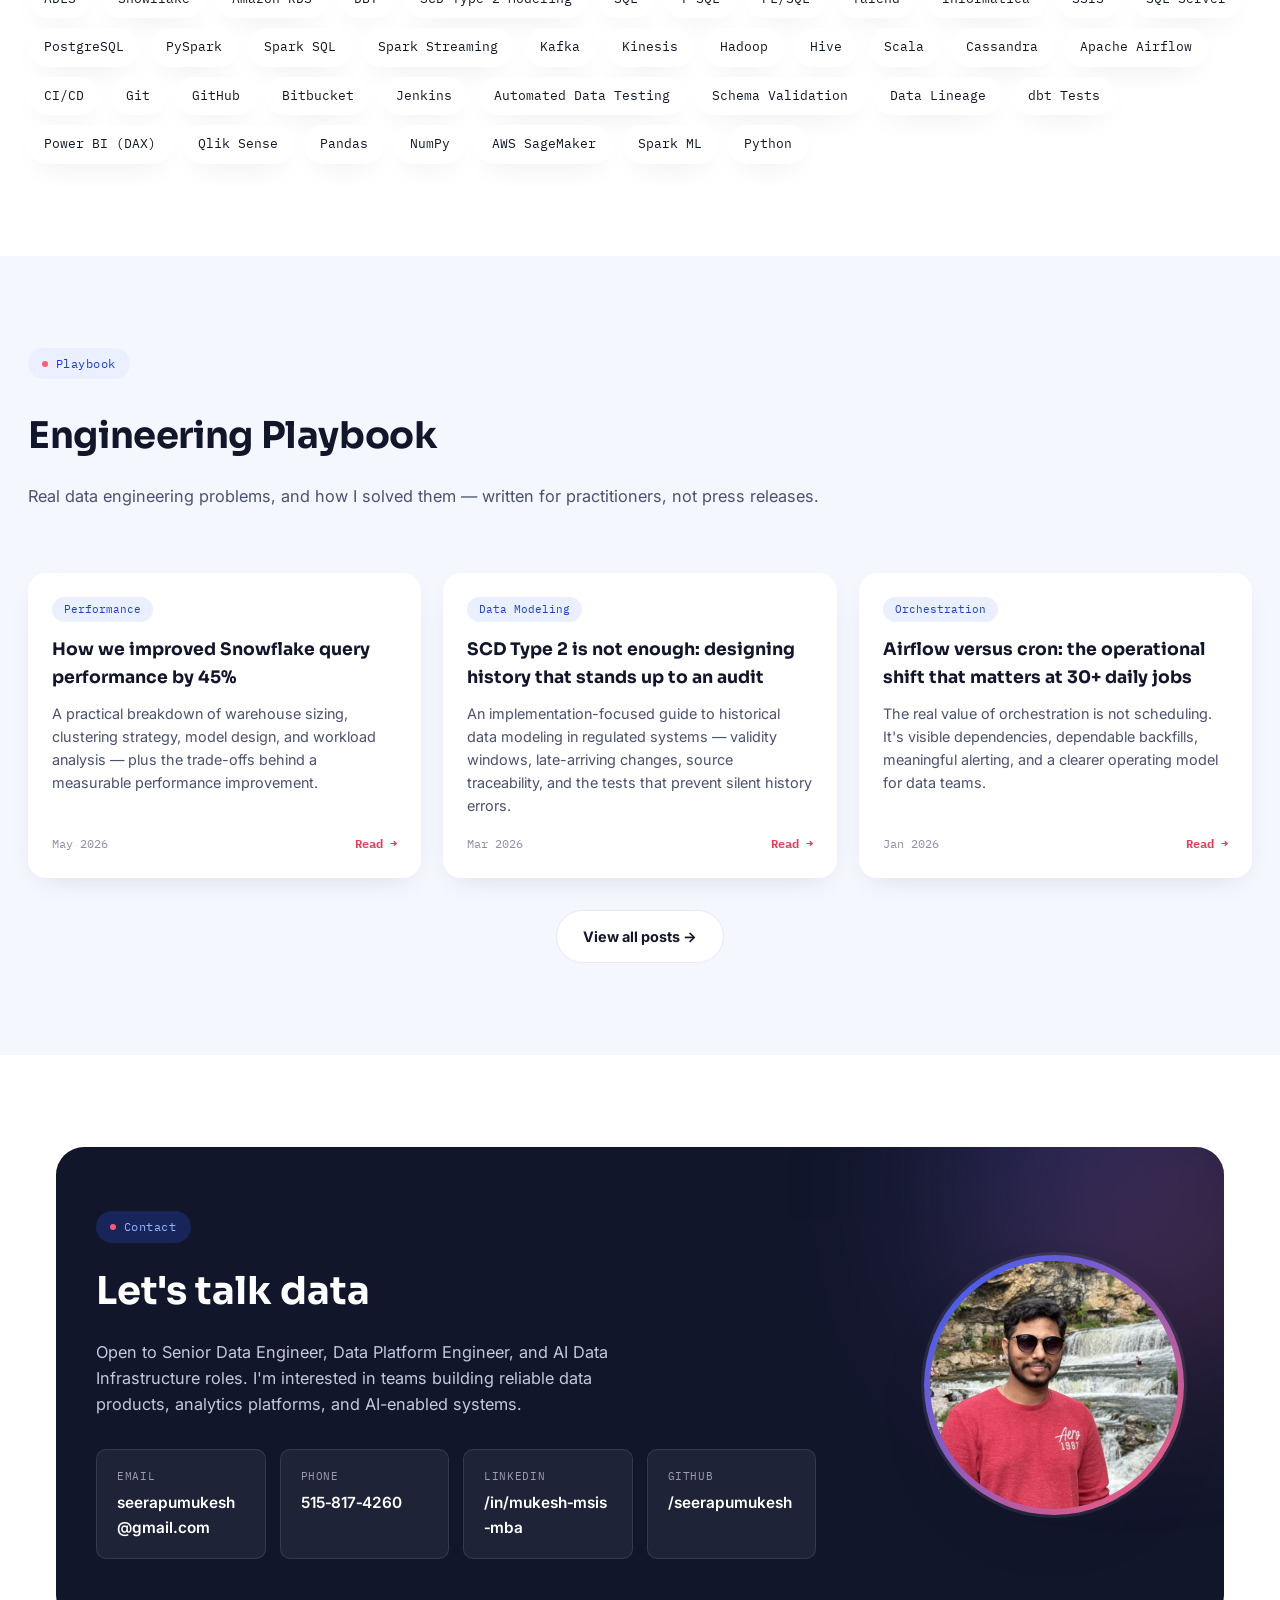
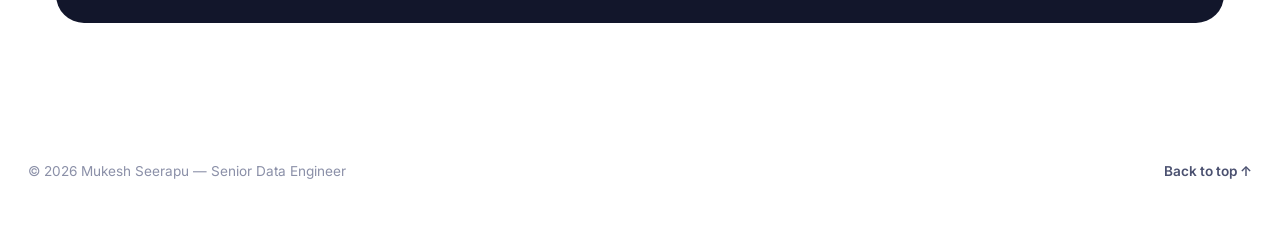
==== commit eb101349: "Rename Field Notes / Blog to Engineering Playbook across all pages" ====
--- a/index.html
+++ b/index.html
@@ -21,7 +21,7 @@
       <a href="#projects">Projects</a>
       <a href="#experience">Experience</a>
       <a href="#skills">Skills</a>
-      <a href="#blog">Field Notes</a>
+      <a href="#blog">Engineering Playbook</a>
       <a href="#contact">Contact</a>
     </nav>
     <a class="nav-resume" href="Mukesh_Seerapu_Data_Engineer.pdf" download>Resume</a>
@@ -306,9 +306,9 @@
     <div class="wrap">
       <div class="section-head section-head--row reveal">
         <div>
-          <p class="eyebrow">Field Notes</p>
-          <h2 class="section-title">Technical writing &amp; field notes</h2>
-          <p class="section-sub">Practical notes from building data platforms in regulated and high-scale environments.</p>
+          <p class="eyebrow">Playbook</p>
+          <h2 class="section-title">Engineering Playbook</h2>
+          <p class="section-sub">Real data engineering problems, and how I solved them — written for practitioners, not press releases.</p>
         </div>
       </div>
       <div class="blog-grid" id="blogGrid" data-limit="3"><!-- injected by script.js --></div>
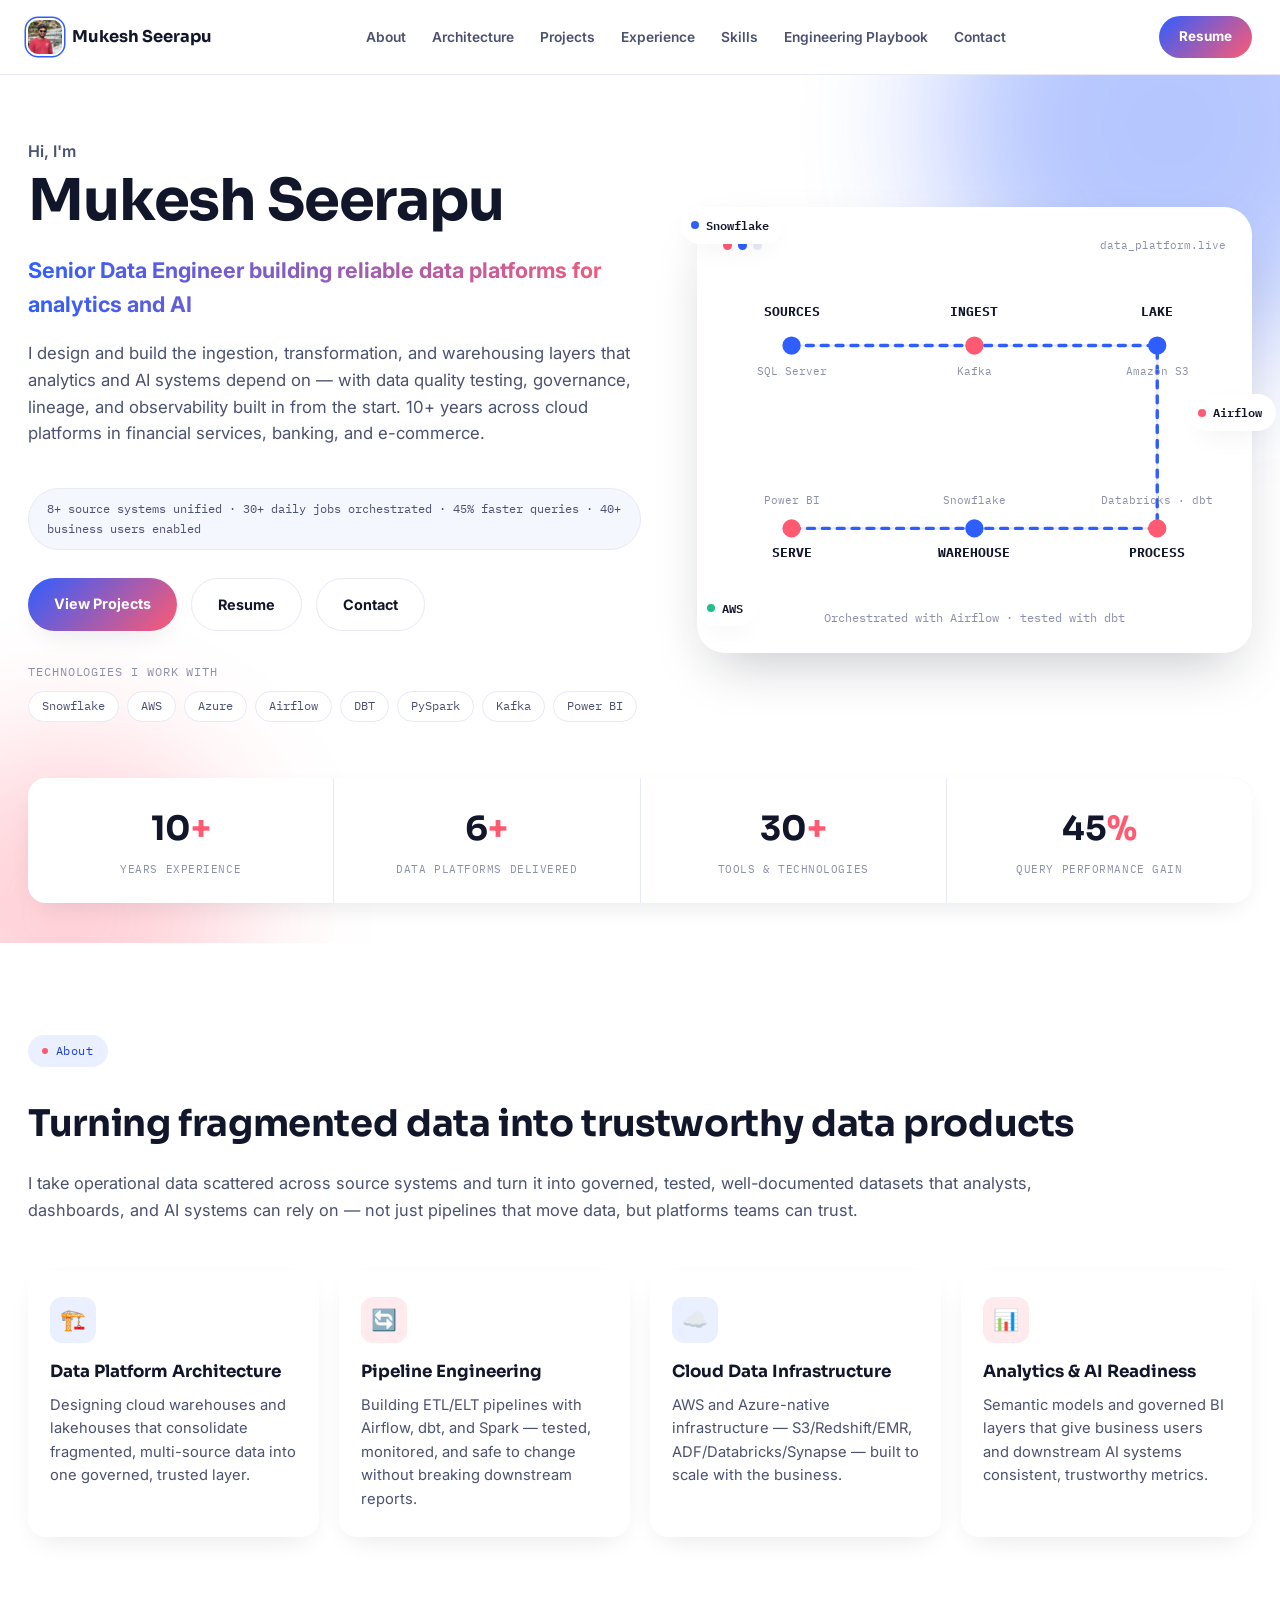
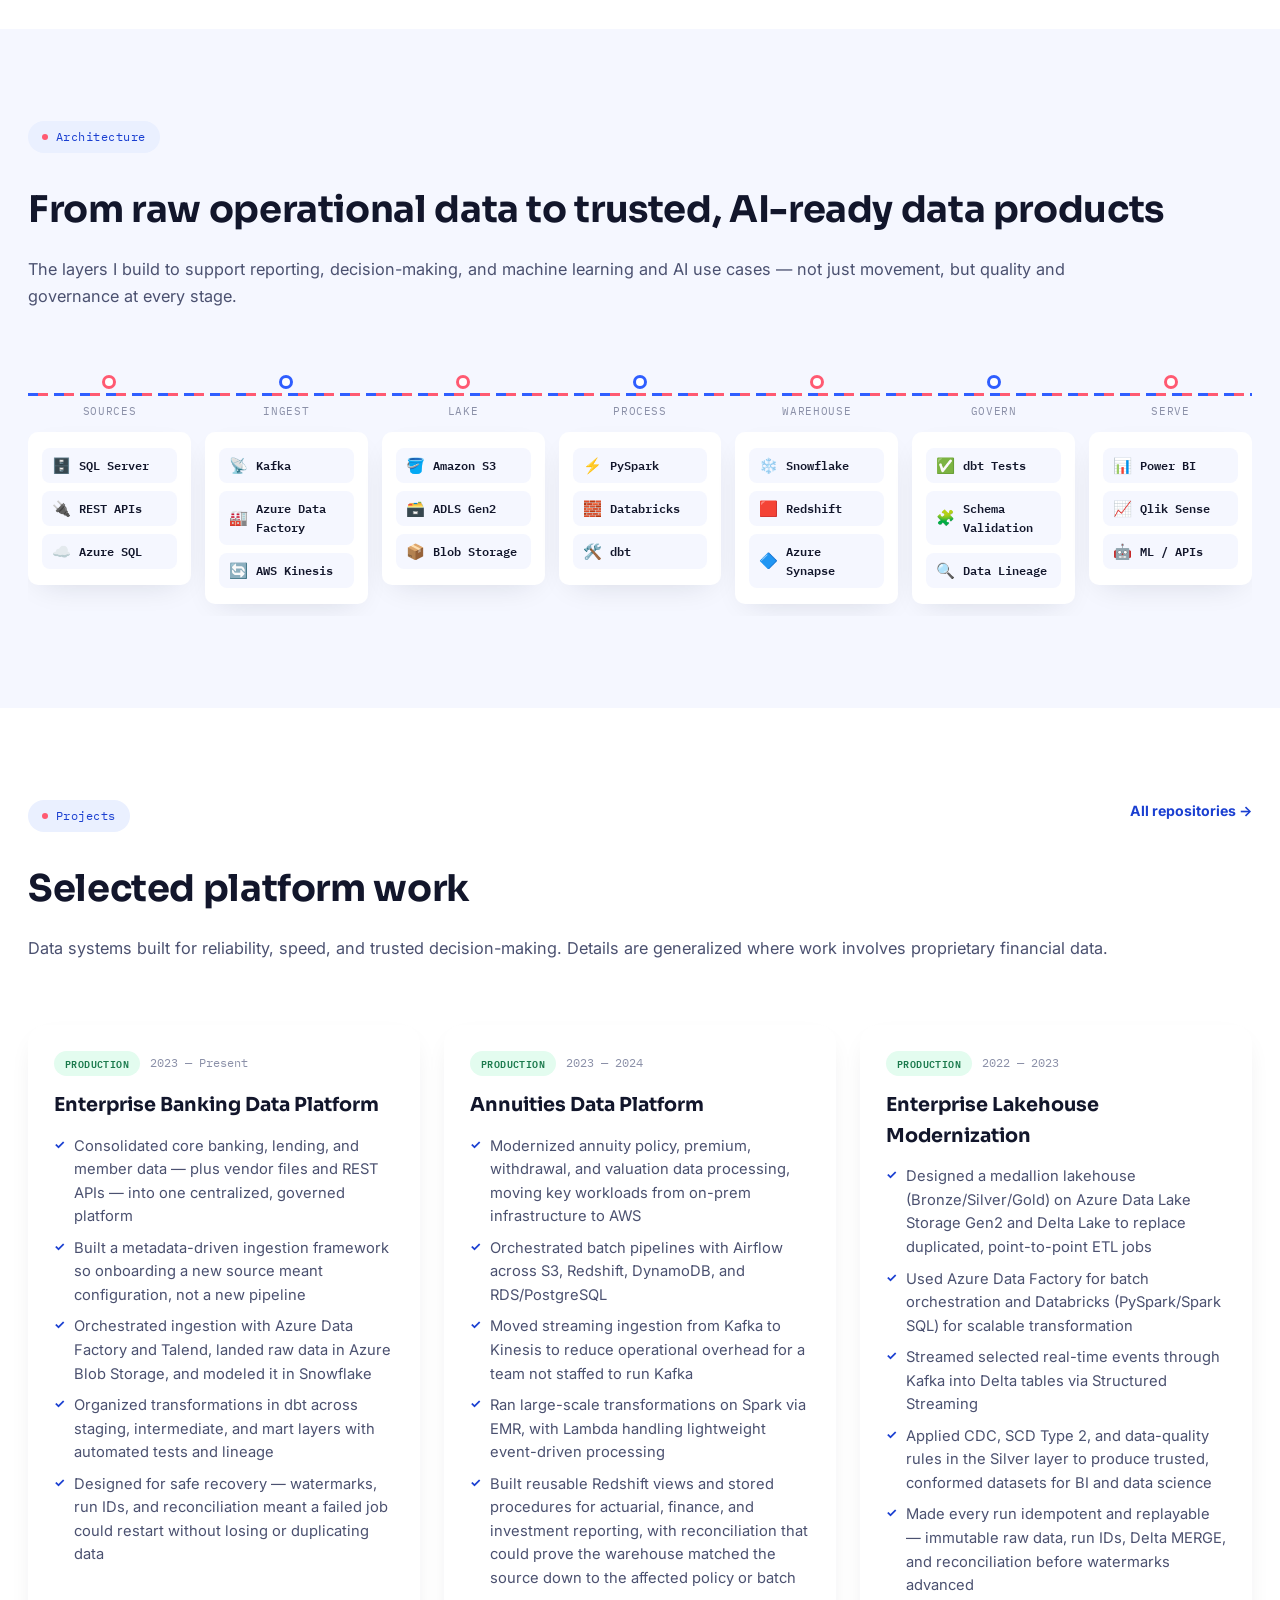
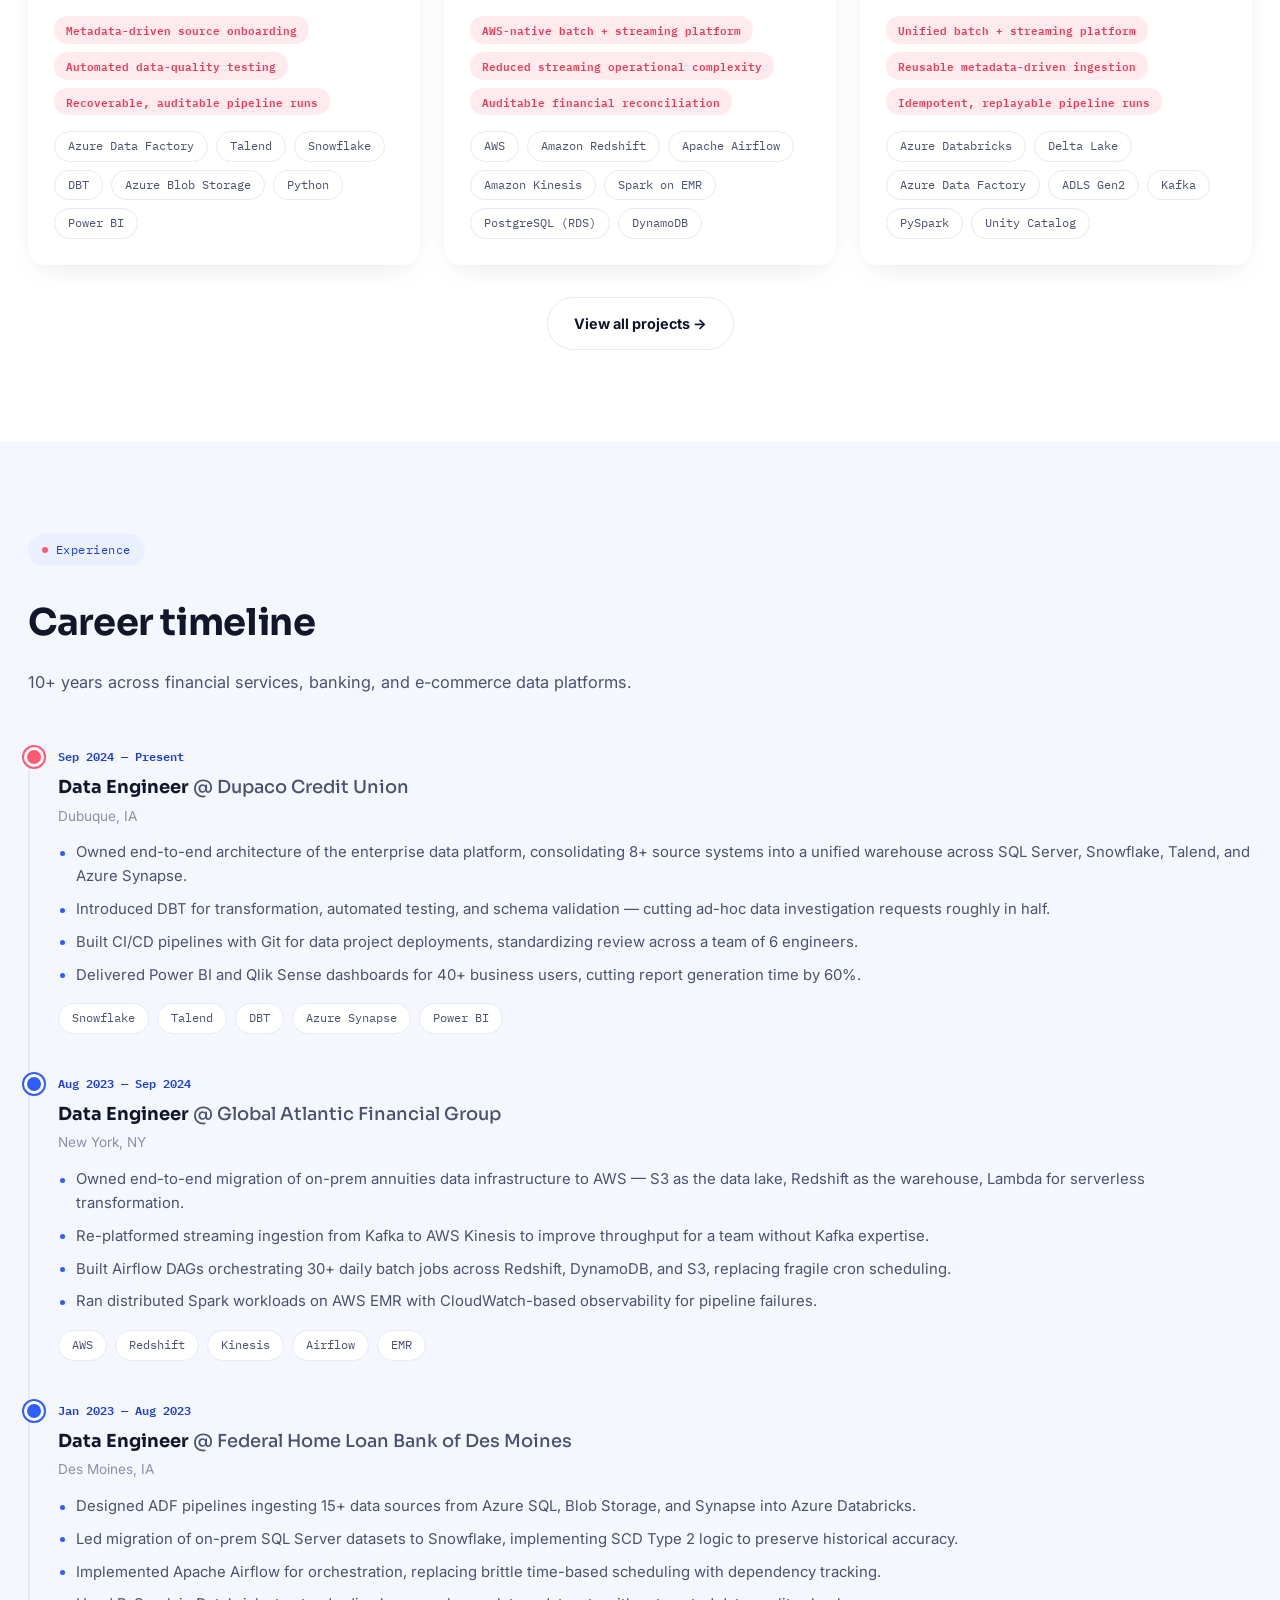
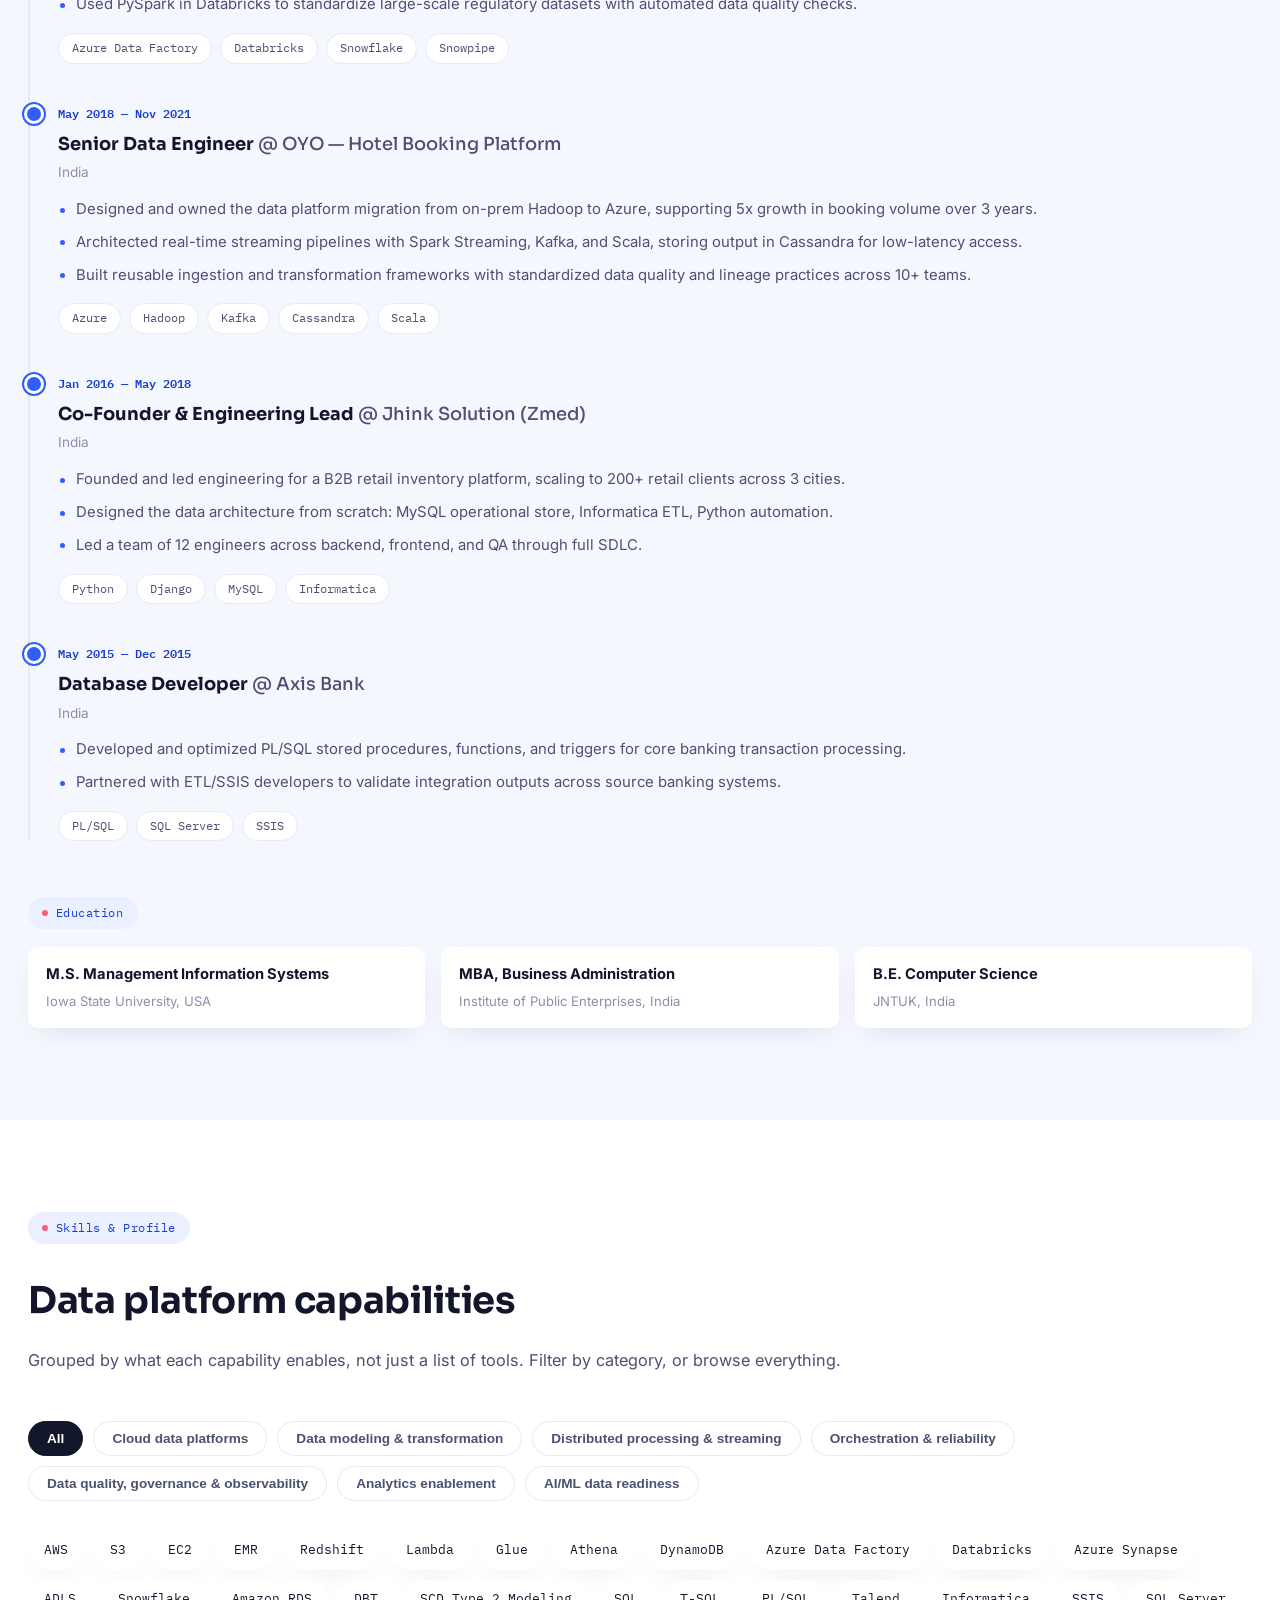
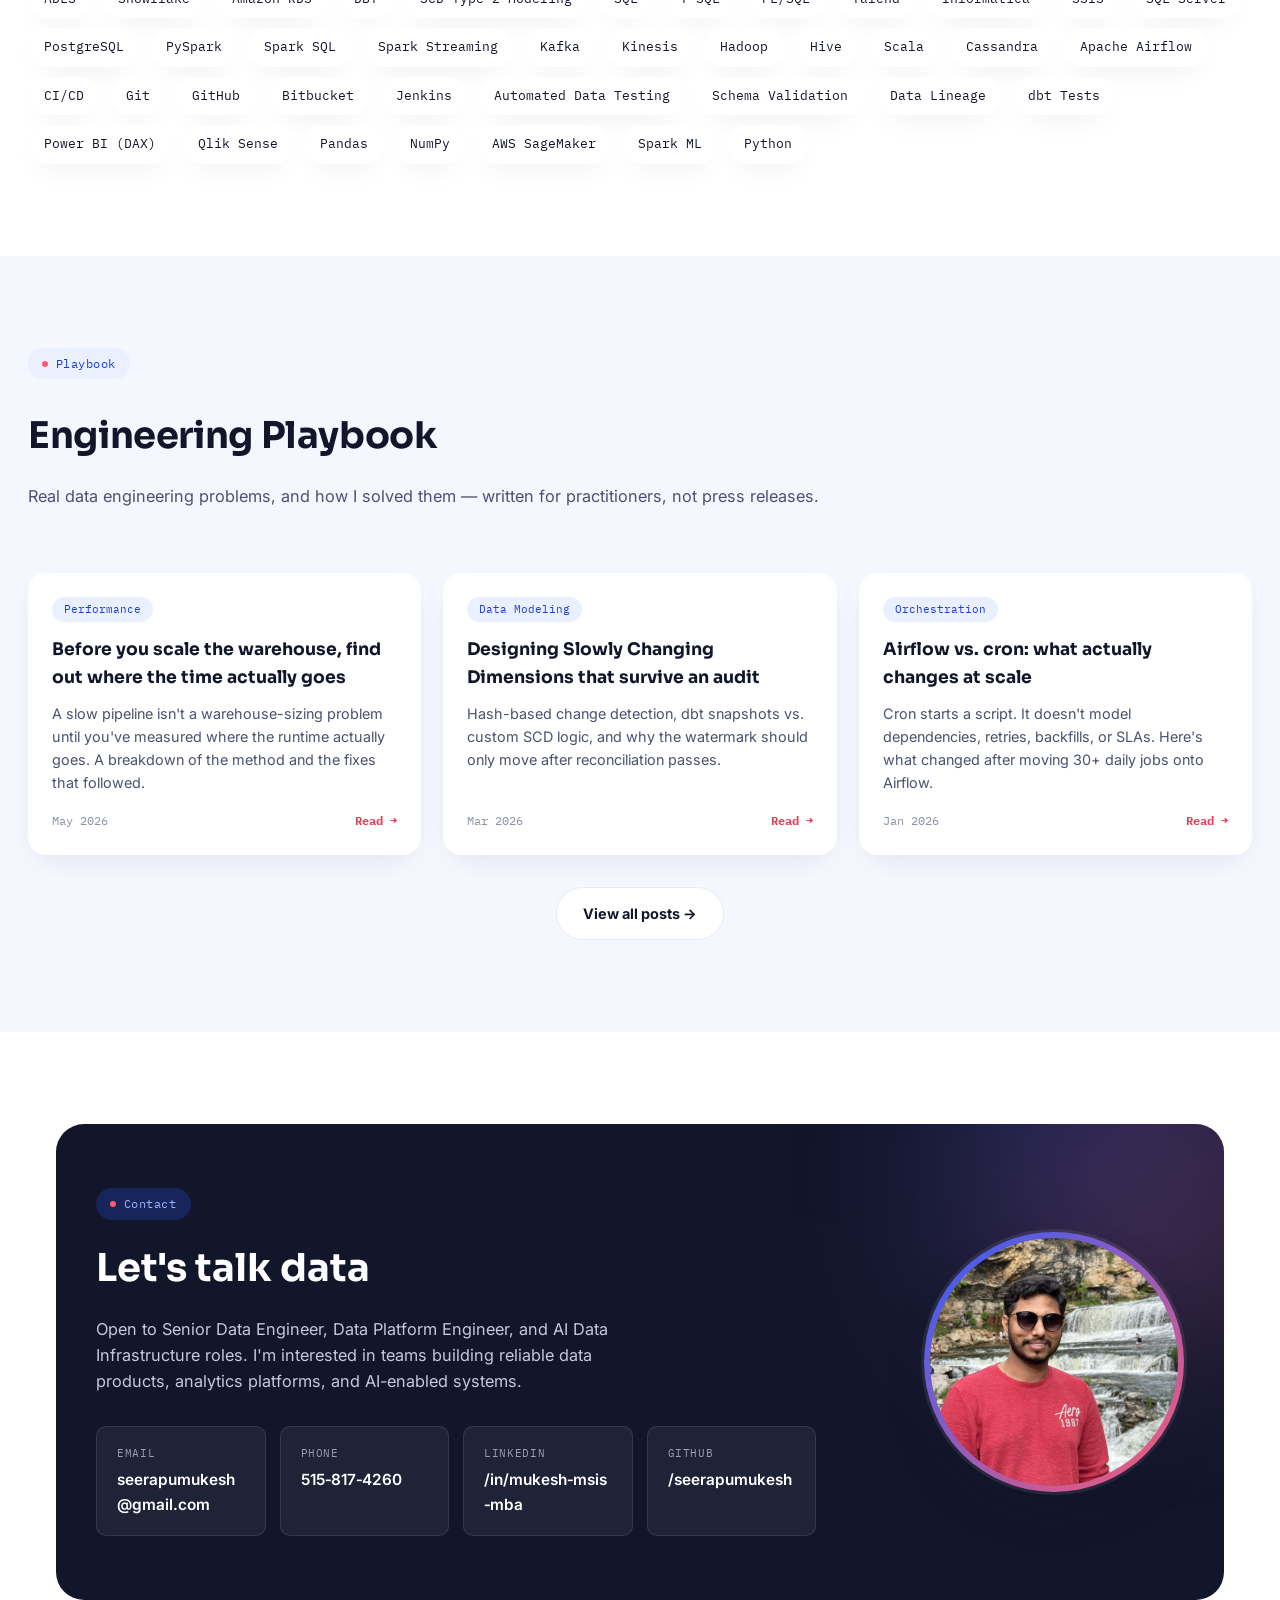
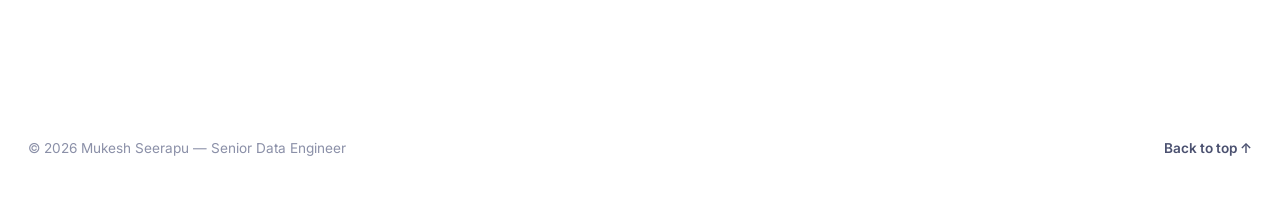
==== commit cd239e08: "Rewrite the 3 playbook articles with grounded technical detail from real project work; add OG/Twitte" ====
--- a/index.html
+++ b/index.html
@@ -5,6 +5,16 @@
 <meta name="viewport" content="width=device-width, initial-scale=1.0">
 <title>Mukesh Seerapu | Senior Data Engineer — AI-Ready Data Platforms (Snowflake, dbt, Airflow)</title>
 <meta name="description" content="Senior Data Engineer with 10+ years building reliable, governed data platforms for analytics and AI. Expertise in Snowflake, dbt, Airflow, AWS, and Azure across financial services and e-commerce.">
+<meta property="og:type" content="website">
+<meta property="og:title" content="Mukesh Seerapu | Senior Data Engineer — AI-Ready Data Platforms">
+<meta property="og:description" content="Senior Data Engineer with 10+ years building reliable, governed data platforms for analytics and AI. Expertise in Snowflake, dbt, Airflow, AWS, and Azure across financial services and e-commerce.">
+<meta property="og:image" content="og-image.jpg">
+<meta property="og:image:width" content="1200">
+<meta property="og:image:height" content="630">
+<meta name="twitter:card" content="summary_large_image">
+<meta name="twitter:title" content="Mukesh Seerapu | Senior Data Engineer — AI-Ready Data Platforms">
+<meta name="twitter:description" content="Senior Data Engineer with 10+ years building reliable, governed data platforms for analytics and AI. Expertise in Snowflake, dbt, Airflow, AWS, and Azure across financial services and e-commerce.">
+<meta name="twitter:image" content="og-image.jpg">
 <link rel="preconnect" href="https://fonts.googleapis.com">
 <link rel="preconnect" href="https://fonts.gstatic.com" crossorigin>
 <link href="https://fonts.googleapis.com/css2?family=Sora:wght@600;700;800&family=IBM+Plex+Mono:wght@400;500;600&family=Inter:wght@400;500;600;700&display=swap" rel="stylesheet">
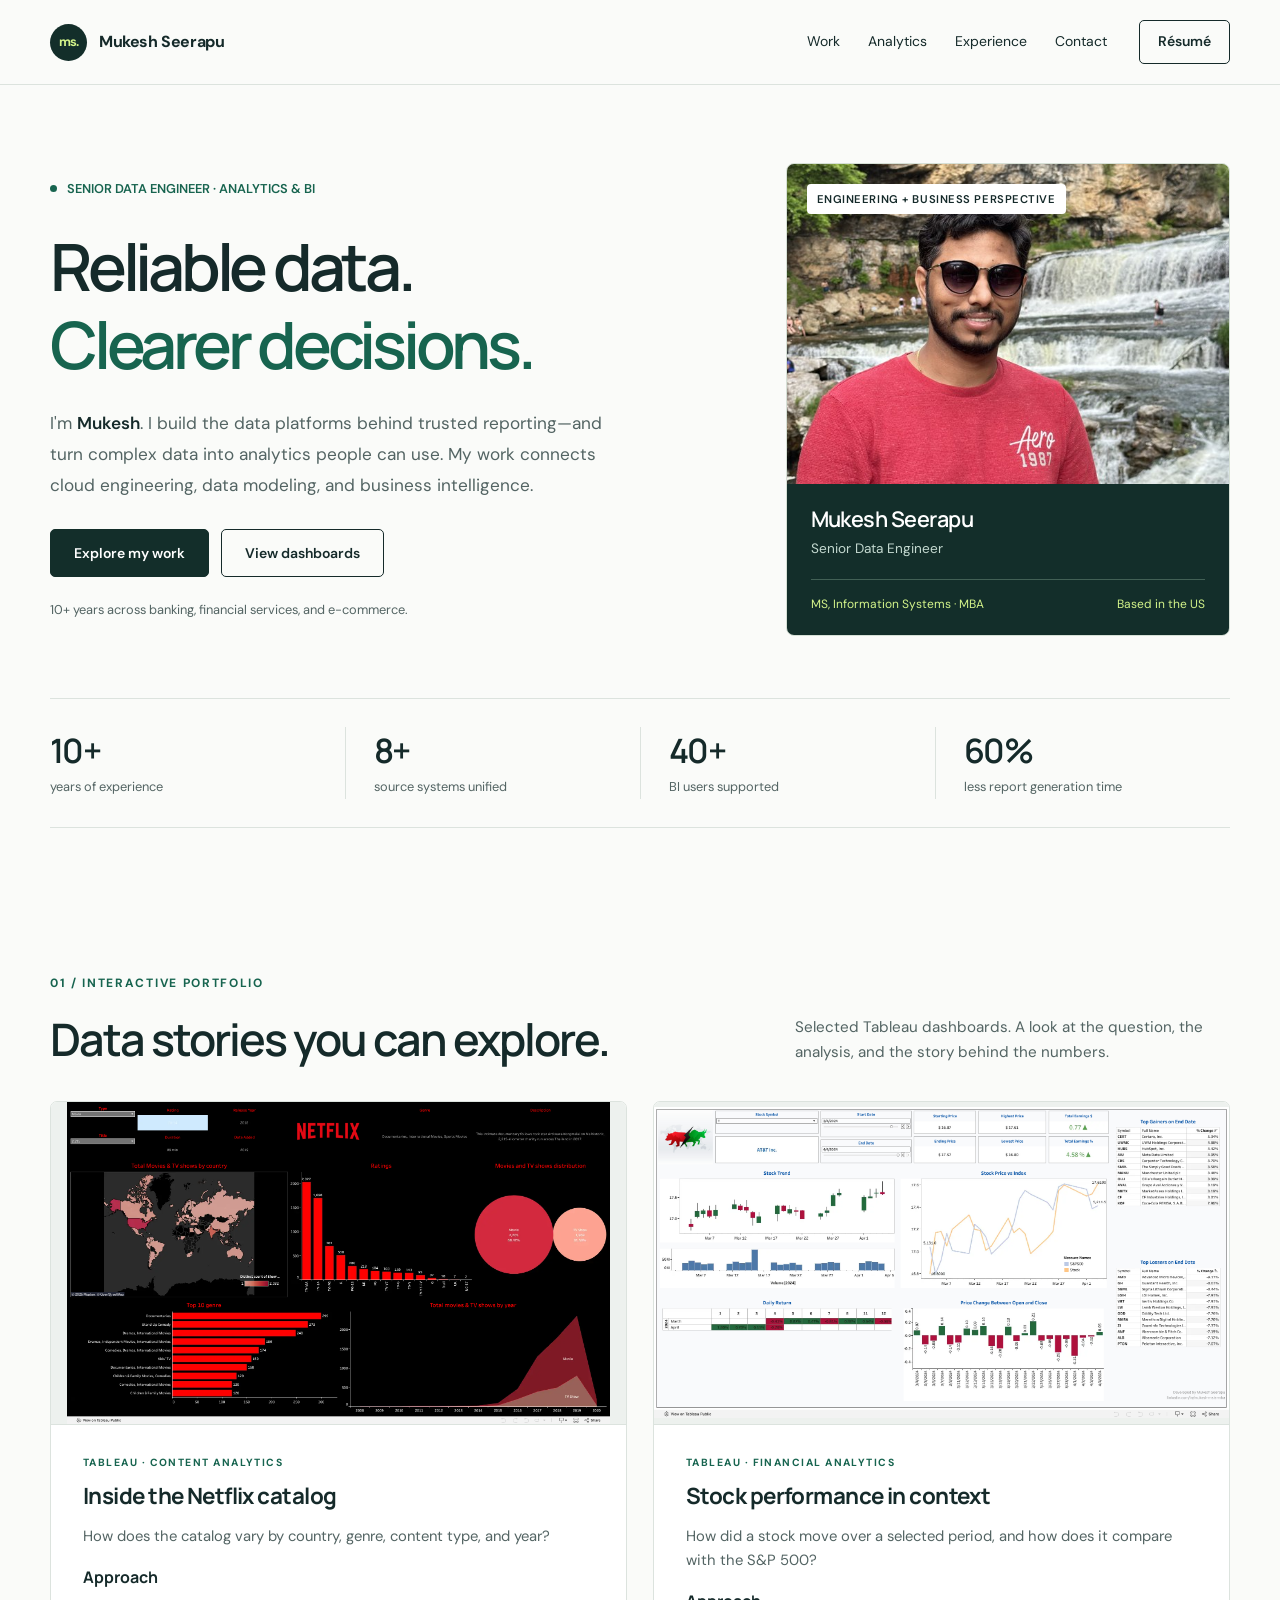
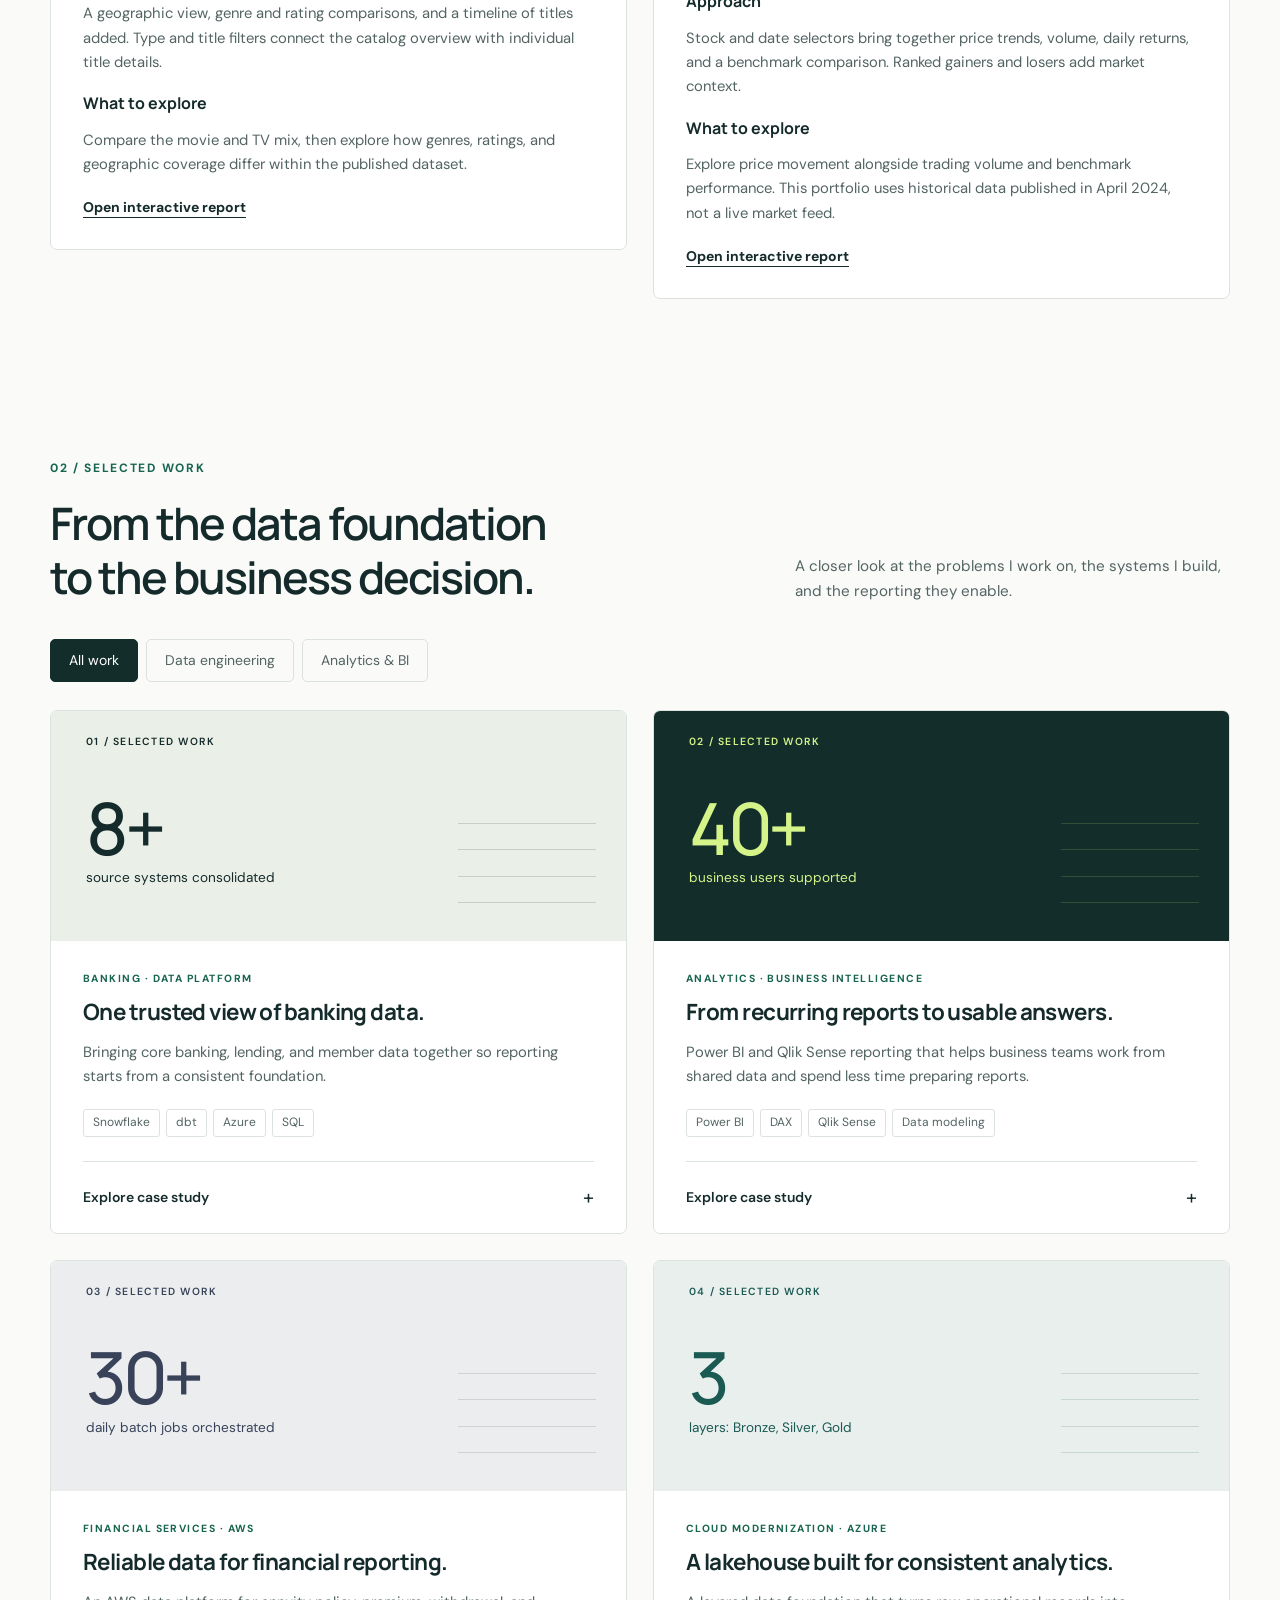
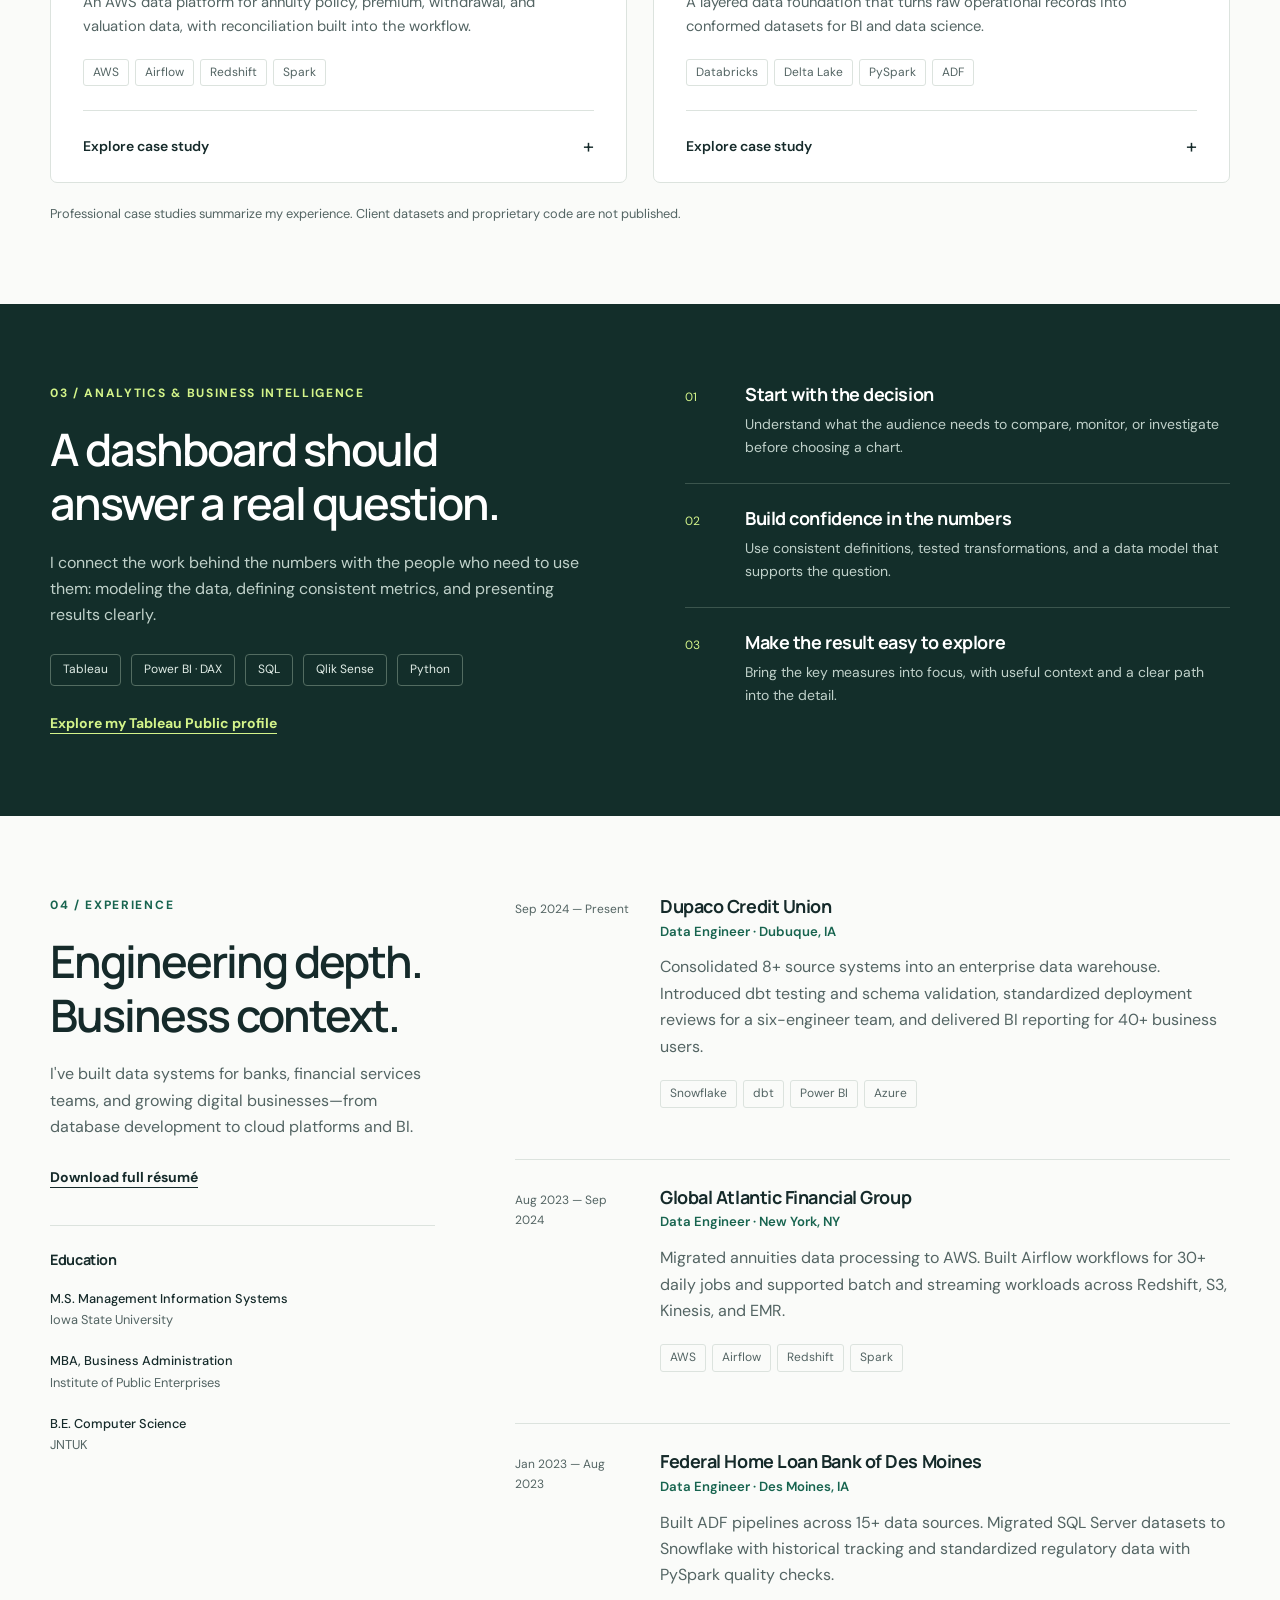
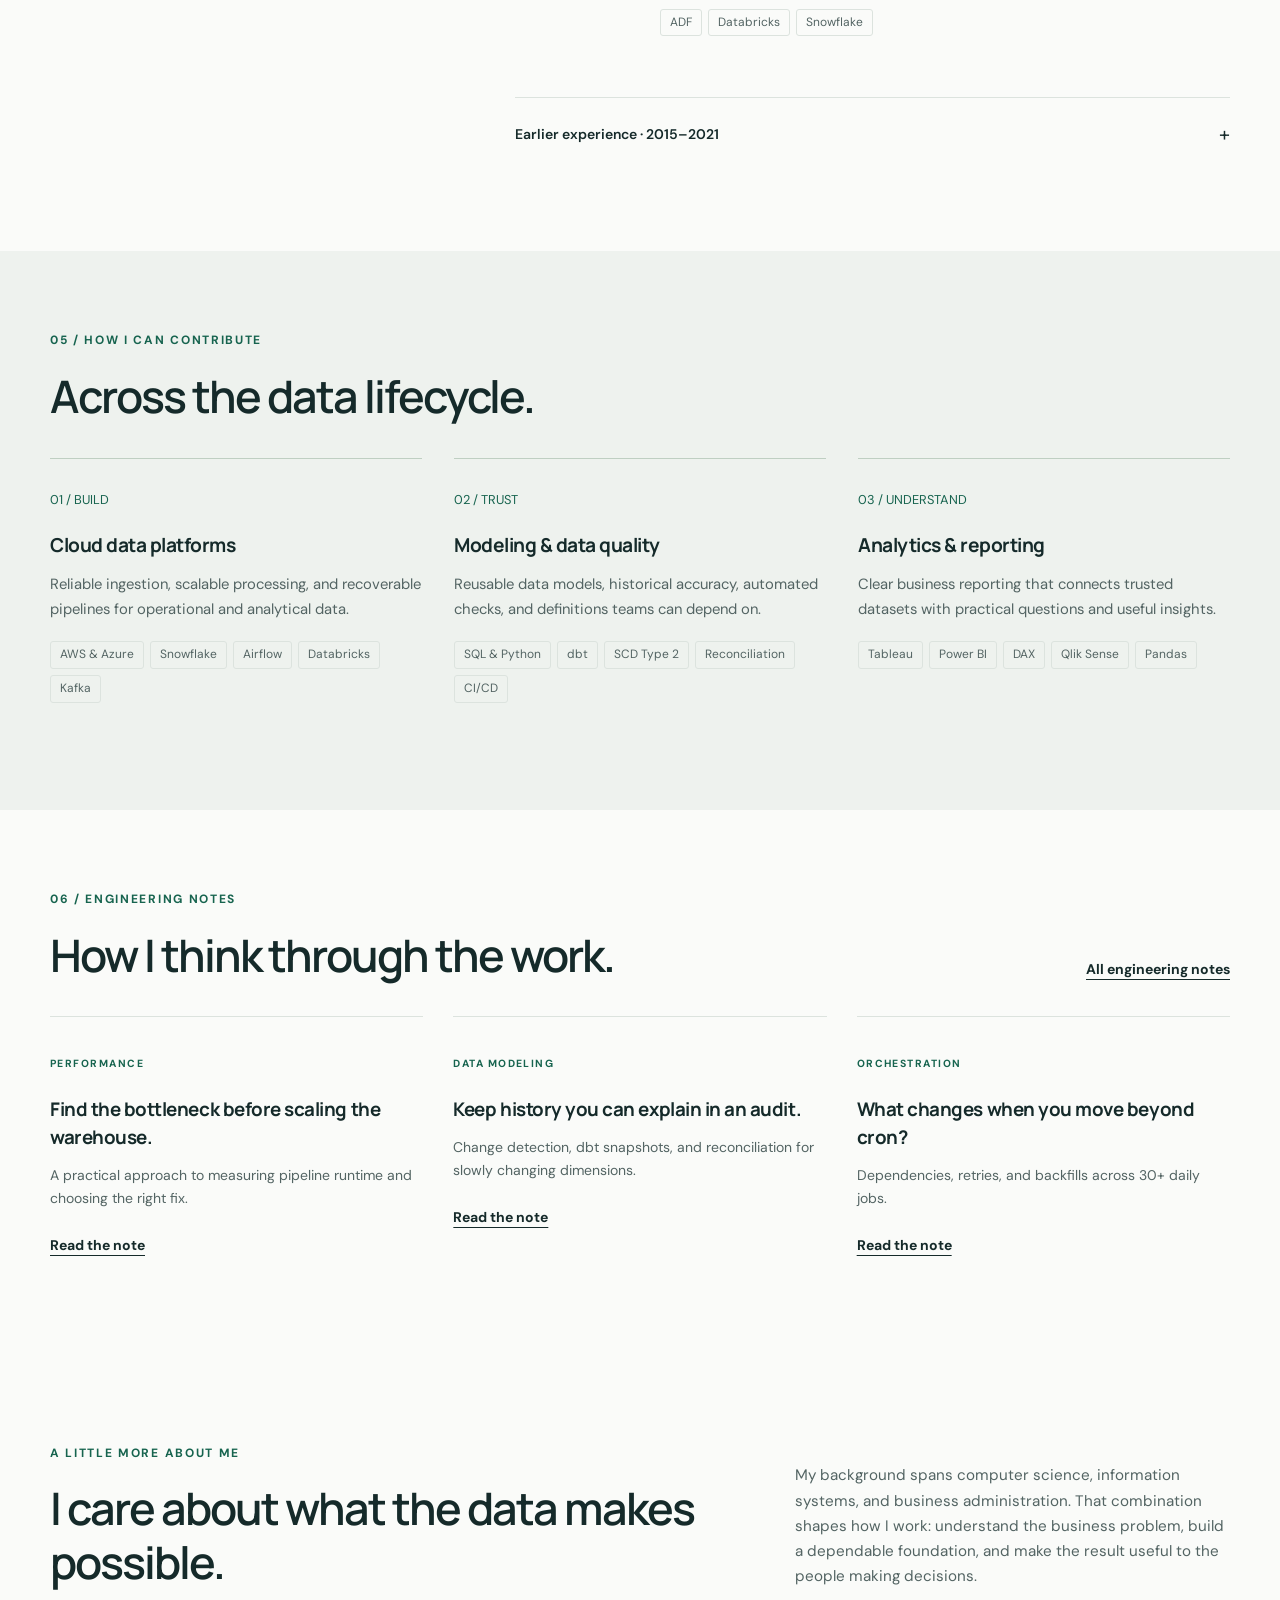
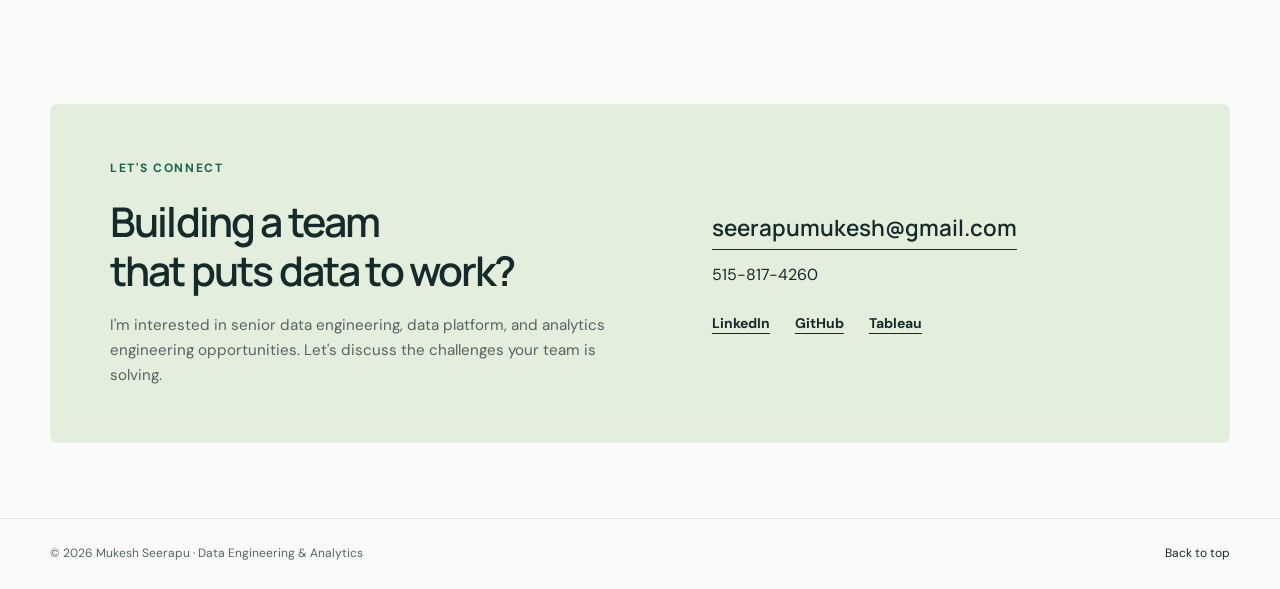
==== commit be2dd8b3: "Redesign portfolio around analytics reports and recruiter-focused case studies" ====
--- a/index.html
+++ b/index.html
@@ -1,374 +1,16 @@
 <!DOCTYPE html>
-<html lang="en">
-<head>
-<meta charset="UTF-8">
-<meta name="viewport" content="width=device-width, initial-scale=1.0">
-<title>Mukesh Seerapu | Senior Data Engineer — AI-Ready Data Platforms (Snowflake, dbt, Airflow)</title>
-<meta name="description" content="Senior Data Engineer with 10+ years building reliable, governed data platforms for analytics and AI. Expertise in Snowflake, dbt, Airflow, AWS, and Azure across financial services and e-commerce.">
-<meta property="og:type" content="website">
-<meta property="og:title" content="Mukesh Seerapu | Senior Data Engineer — AI-Ready Data Platforms">
-<meta property="og:description" content="Senior Data Engineer with 10+ years building reliable, governed data platforms for analytics and AI. Expertise in Snowflake, dbt, Airflow, AWS, and Azure across financial services and e-commerce.">
-<meta property="og:image" content="og-image.jpg">
-<meta property="og:image:width" content="1200">
-<meta property="og:image:height" content="630">
-<meta name="twitter:card" content="summary_large_image">
-<meta name="twitter:title" content="Mukesh Seerapu | Senior Data Engineer — AI-Ready Data Platforms">
-<meta name="twitter:description" content="Senior Data Engineer with 10+ years building reliable, governed data platforms for analytics and AI. Expertise in Snowflake, dbt, Airflow, AWS, and Azure across financial services and e-commerce.">
-<meta name="twitter:image" content="og-image.jpg">
-<link rel="preconnect" href="https://fonts.googleapis.com">
-<link rel="preconnect" href="https://fonts.gstatic.com" crossorigin>
-<link href="https://fonts.googleapis.com/css2?family=Sora:wght@600;700;800&family=IBM+Plex+Mono:wght@400;500;600&family=Inter:wght@400;500;600;700&display=swap" rel="stylesheet">
-<link rel="stylesheet" href="style.css">
-</head>
-<body>
-
-<header class="nav" id="nav">
-  <div class="nav-inner">
-    <a href="#home" class="nav-brand"><img src="profile.jpg" alt="" class="nav-brand-photo">Mukesh Seerapu</a>
-    <nav class="nav-links" aria-label="Primary">
-      <a href="#about">About</a>
-      <a href="#architecture">Architecture</a>
-      <a href="#projects">Projects</a>
-      <a href="#experience">Experience</a>
-      <a href="#skills">Skills</a>
-      <a href="#blog">Engineering Playbook</a>
-      <a href="#contact">Contact</a>
-    </nav>
-    <a class="nav-resume" href="Mukesh_Seerapu_Data_Engineer.pdf" download>Resume</a>
-    <button class="nav-toggle" id="navToggle" aria-label="Toggle menu" aria-expanded="false"><span></span><span></span><span></span></button>
-  </div>
-</header>
-
-<main>
-
-  <!-- ============ HOME / HERO ============ -->
-  <section class="hero" id="home">
-    <div class="hero-blob hero-blob--1"></div>
-    <div class="hero-blob hero-blob--2"></div>
-    <div class="wrap">
-      <div class="hero-grid">
-        <div>
-          <p class="hero-hi">Hi, I'm</p>
-          <h1 class="hero-title">Mukesh Seerapu</h1>
-          <p class="hero-role">Senior Data Engineer building reliable data platforms for analytics and AI</p>
-          <p class="hero-sub">
-            I design and build the ingestion, transformation, and warehousing layers that
-            analytics and AI systems depend on — with data quality testing, governance,
-            lineage, and observability built in from the start. 10+ years across cloud
-            platforms in financial services, banking, and e-commerce.
-          </p>
-          <p class="hero-proof">8+ source systems unified &middot; 30+ daily jobs orchestrated &middot; 45% faster queries &middot; 40+ business users enabled</p>
-          <div class="hero-cta">
-            <a href="#projects" class="btn btn-primary">View Projects</a>
-            <a href="Mukesh_Seerapu_Data_Engineer.pdf" download class="btn btn-ghost">Resume</a>
-            <a href="#contact" class="btn btn-ghost">Contact</a>
-          </div>
-          <p class="hero-stack-label">Technologies I work with</p>
-          <div class="tag-row">
-            <span class="tag">Snowflake</span><span class="tag">AWS</span><span class="tag">Azure</span>
-            <span class="tag">Airflow</span><span class="tag">DBT</span><span class="tag">PySpark</span>
-            <span class="tag">Kafka</span><span class="tag">Power BI</span>
-          </div>
-        </div>
-
-        <div class="hero-graphic">
-          <div class="float-badge float-badge--1"><span class="dot"></span>Snowflake</div>
-          <div class="float-badge float-badge--2"><span class="dot"></span>Airflow</div>
-          <div class="float-badge float-badge--3"><span class="dot"></span>AWS</div>
-
-          <div class="pipeline-card">
-            <div class="pipeline-card-top">
-              <div class="pipeline-dots"><span></span><span></span><span></span></div>
-              <span class="pipeline-label">data_platform.live</span>
-            </div>
-            <svg class="pipeline-svg" viewBox="0 0 440 280" xmlns="http://www.w3.org/2000/svg" role="img" aria-label="Animated diagram of a data platform: Sources to Kafka to S3 to Databricks to Snowflake to Power BI">
-              <g stroke="#E7E9F5" stroke-width="2" fill="none">
-                <path d="M60,60 L380,60 L380,220 L60,220" />
-              </g>
-              <path class="pflow" d="M60,60 L380,60 L380,220 L60,220" stroke="#2F5EFF" stroke-width="3" fill="none" stroke-linecap="round" />
-
-              <circle class="pnode-pulse d1" cx="60" cy="60" r="8" fill="#2F5EFF"/>
-              <text x="60" y="34" text-anchor="middle" font-family="IBM Plex Mono, monospace" font-size="11" font-weight="700" fill="#12162B">SOURCES</text>
-              <text x="60" y="86" text-anchor="middle" font-family="IBM Plex Mono, monospace" font-size="9.5" fill="#8B90A8">SQL Server</text>
-
-              <circle class="pnode-pulse d2" cx="220" cy="60" r="8" fill="#FF5A72"/>
-              <text x="220" y="34" text-anchor="middle" font-family="IBM Plex Mono, monospace" font-size="11" font-weight="700" fill="#12162B">INGEST</text>
-              <text x="220" y="86" text-anchor="middle" font-family="IBM Plex Mono, monospace" font-size="9.5" fill="#8B90A8">Kafka</text>
-
-              <circle class="pnode-pulse d3" cx="380" cy="60" r="8" fill="#2F5EFF"/>
-              <text x="380" y="34" text-anchor="middle" font-family="IBM Plex Mono, monospace" font-size="11" font-weight="700" fill="#12162B">LAKE</text>
-              <text x="380" y="86" text-anchor="middle" font-family="IBM Plex Mono, monospace" font-size="9.5" fill="#8B90A8">Amazon S3</text>
-
-              <circle class="pnode-pulse d4" cx="380" cy="220" r="8" fill="#FF5A72"/>
-              <text x="380" y="245" text-anchor="middle" font-family="IBM Plex Mono, monospace" font-size="11" font-weight="700" fill="#12162B">PROCESS</text>
-              <text x="380" y="199" text-anchor="middle" font-family="IBM Plex Mono, monospace" font-size="9.5" fill="#8B90A8">Databricks · dbt</text>
-
-              <circle class="pnode-pulse d5" cx="220" cy="220" r="8" fill="#2F5EFF"/>
-              <text x="220" y="245" text-anchor="middle" font-family="IBM Plex Mono, monospace" font-size="11" font-weight="700" fill="#12162B">WAREHOUSE</text>
-              <text x="220" y="199" text-anchor="middle" font-family="IBM Plex Mono, monospace" font-size="9.5" fill="#8B90A8">Snowflake</text>
-
-              <circle class="pnode-pulse d6" cx="60" cy="220" r="8" fill="#FF5A72"/>
-              <text x="60" y="245" text-anchor="middle" font-family="IBM Plex Mono, monospace" font-size="11" font-weight="700" fill="#12162B">SERVE</text>
-              <text x="60" y="199" text-anchor="middle" font-family="IBM Plex Mono, monospace" font-size="9.5" fill="#8B90A8">Power BI</text>
-            </svg>
-            <p class="pipeline-caption">Orchestrated with Airflow · tested with dbt</p>
-          </div>
-        </div>
-      </div>
-
-      <div class="stats reveal">
-        <div class="stat"><div class="stat-num" data-count="10" data-suffix="+">0</div><div class="stat-label">Years Experience</div></div>
-        <div class="stat"><div class="stat-num" data-count="6" data-suffix="+">0</div><div class="stat-label">Data Platforms Delivered</div></div>
-        <div class="stat"><div class="stat-num" data-count="30" data-suffix="+">0</div><div class="stat-label">Tools &amp; Technologies</div></div>
-        <div class="stat"><div class="stat-num" data-count="45" data-suffix="%">0</div><div class="stat-label">Query Performance Gain</div></div>
-      </div>
-    </div>
-  </section>
-
-  <!-- ============ ABOUT ============ -->
-  <section class="section" id="about">
-    <div class="wrap">
-      <div class="section-head reveal">
-        <p class="eyebrow">About</p>
-        <h2 class="section-title">Turning fragmented data into trustworthy data products</h2>
-        <p class="section-sub">I take operational data scattered across source systems and turn it into governed, tested, well-documented datasets that analysts, dashboards, and AI systems can rely on — not just pipelines that move data, but platforms teams can trust.</p>
-      </div>
-      <div class="about-grid">
-        <div class="about-card reveal">
-          <div class="about-icon about-icon--blue">🏗️</div>
-          <h3>Data Platform Architecture</h3>
-          <p>Designing cloud warehouses and lakehouses that consolidate fragmented, multi-source data into one governed, trusted layer.</p>
-        </div>
-        <div class="about-card reveal">
-          <div class="about-icon about-icon--coral">🔄</div>
-          <h3>Pipeline Engineering</h3>
-          <p>Building ETL/ELT pipelines with Airflow, dbt, and Spark — tested, monitored, and safe to change without breaking downstream reports.</p>
-        </div>
-        <div class="about-card reveal">
-          <div class="about-icon about-icon--blue">☁️</div>
-          <h3>Cloud Data Infrastructure</h3>
-          <p>AWS and Azure-native infrastructure — S3/Redshift/EMR, ADF/Databricks/Synapse — built to scale with the business.</p>
-        </div>
-        <div class="about-card reveal">
-          <div class="about-icon about-icon--coral">📊</div>
-          <h3>Analytics &amp; AI Readiness</h3>
-          <p>Semantic models and governed BI layers that give business users and downstream AI systems consistent, trustworthy metrics.</p>
-        </div>
-      </div>
-    </div>
-  </section>
-
-  <!-- ============ ARCHITECTURE ============ -->
-  <section class="section section--tint arch" id="architecture">
-    <div class="wrap">
-      <div class="section-head reveal">
-        <p class="eyebrow">Architecture</p>
-        <h2 class="section-title">From raw operational data to trusted, AI-ready data products</h2>
-        <p class="section-sub">The layers I build to support reporting, decision-making, and machine learning and AI use cases — not just movement, but quality and governance at every stage.</p>
-      </div>
-      <div class="arch-scroll reveal">
-        <div class="arch-grid" id="archGrid"><!-- injected by script.js --></div>
-      </div>
-    </div>
-  </section>
-
-  <!-- ============ PROJECTS ============ -->
-  <section class="section" id="projects">
-    <div class="wrap">
-      <div class="section-head section-head--row reveal">
-        <div>
-          <p class="eyebrow">Projects</p>
-          <h2 class="section-title">Selected platform work</h2>
-          <p class="section-sub">Data systems built for reliability, speed, and trusted decision-making. Details are generalized where work involves proprietary financial data.</p>
-        </div>
-        <a href="https://github.com/seerapumukesh" target="_blank" rel="noopener" class="text-link">All repositories →</a>
-      </div>
-      <div class="project-grid" id="projectGrid" data-limit="3"><!-- injected by script.js --></div>
-      <div class="section-foot reveal">
-        <a href="projects.html" class="btn btn-ghost">View all projects →</a>
-      </div>
-    </div>
-  </section>
-
-  <!-- ============ EXPERIENCE ============ -->
-  <section class="section section--tint" id="experience">
-    <div class="wrap">
-      <div class="section-head reveal">
-        <p class="eyebrow">Experience</p>
-        <h2 class="section-title">Career timeline</h2>
-        <p class="section-sub">10+ years across financial services, banking, and e-commerce data platforms.</p>
-      </div>
-
-      <div class="timeline">
-
-        <article class="tl-item is-current reveal">
-          <span class="tl-dates">Sep 2024 — Present</span>
-          <h3 class="tl-title">Data Engineer <span class="tl-at">@ Dupaco Credit Union</span></h3>
-          <p class="tl-loc">Dubuque, IA</p>
-          <ul class="tl-bullets">
-            <li>Owned end-to-end architecture of the enterprise data platform, consolidating 8+ source systems into a unified warehouse across SQL Server, Snowflake, Talend, and Azure Synapse.</li>
-            <li>Introduced DBT for transformation, automated testing, and schema validation — cutting ad-hoc data investigation requests roughly in half.</li>
-            <li>Built CI/CD pipelines with Git for data project deployments, standardizing review across a team of 6 engineers.</li>
-            <li>Delivered Power BI and Qlik Sense dashboards for 40+ business users, cutting report generation time by 60%.</li>
-          </ul>
-          <div class="tag-row"><span class="tag">Snowflake</span><span class="tag">Talend</span><span class="tag">DBT</span><span class="tag">Azure Synapse</span><span class="tag">Power BI</span></div>
-        </article>
-
-        <article class="tl-item reveal">
-          <span class="tl-dates">Aug 2023 — Sep 2024</span>
-          <h3 class="tl-title">Data Engineer <span class="tl-at">@ Global Atlantic Financial Group</span></h3>
-          <p class="tl-loc">New York, NY</p>
-          <ul class="tl-bullets">
-            <li>Owned end-to-end migration of on-prem annuities data infrastructure to AWS — S3 as the data lake, Redshift as the warehouse, Lambda for serverless transformation.</li>
-            <li>Re-platformed streaming ingestion from Kafka to AWS Kinesis to improve throughput for a team without Kafka expertise.</li>
-            <li>Built Airflow DAGs orchestrating 30+ daily batch jobs across Redshift, DynamoDB, and S3, replacing fragile cron scheduling.</li>
-            <li>Ran distributed Spark workloads on AWS EMR with CloudWatch-based observability for pipeline failures.</li>
-          </ul>
-          <div class="tag-row"><span class="tag">AWS</span><span class="tag">Redshift</span><span class="tag">Kinesis</span><span class="tag">Airflow</span><span class="tag">EMR</span></div>
-        </article>
-
-        <article class="tl-item reveal">
-          <span class="tl-dates">Jan 2023 — Aug 2023</span>
-          <h3 class="tl-title">Data Engineer <span class="tl-at">@ Federal Home Loan Bank of Des Moines</span></h3>
-          <p class="tl-loc">Des Moines, IA</p>
-          <ul class="tl-bullets">
-            <li>Designed ADF pipelines ingesting 15+ data sources from Azure SQL, Blob Storage, and Synapse into Azure Databricks.</li>
-            <li>Led migration of on-prem SQL Server datasets to Snowflake, implementing SCD Type 2 logic to preserve historical accuracy.</li>
-            <li>Implemented Apache Airflow for orchestration, replacing brittle time-based scheduling with dependency tracking.</li>
-            <li>Used PySpark in Databricks to standardize large-scale regulatory datasets with automated data quality checks.</li>
-          </ul>
-          <div class="tag-row"><span class="tag">Azure Data Factory</span><span class="tag">Databricks</span><span class="tag">Snowflake</span><span class="tag">Snowpipe</span></div>
-        </article>
-
-        <article class="tl-item reveal">
-          <span class="tl-dates">May 2018 — Nov 2021</span>
-          <h3 class="tl-title">Senior Data Engineer <span class="tl-at">@ OYO — Hotel Booking Platform</span></h3>
-          <p class="tl-loc">India</p>
-          <ul class="tl-bullets">
-            <li>Designed and owned the data platform migration from on-prem Hadoop to Azure, supporting 5x growth in booking volume over 3 years.</li>
-            <li>Architected real-time streaming pipelines with Spark Streaming, Kafka, and Scala, storing output in Cassandra for low-latency access.</li>
-            <li>Built reusable ingestion and transformation frameworks with standardized data quality and lineage practices across 10+ teams.</li>
-          </ul>
-          <div class="tag-row"><span class="tag">Azure</span><span class="tag">Hadoop</span><span class="tag">Kafka</span><span class="tag">Cassandra</span><span class="tag">Scala</span></div>
-        </article>
-
-        <article class="tl-item reveal">
-          <span class="tl-dates">Jan 2016 — May 2018</span>
-          <h3 class="tl-title">Co-Founder &amp; Engineering Lead <span class="tl-at">@ Jhink Solution (Zmed)</span></h3>
-          <p class="tl-loc">India</p>
-          <ul class="tl-bullets">
-            <li>Founded and led engineering for a B2B retail inventory platform, scaling to 200+ retail clients across 3 cities.</li>
-            <li>Designed the data architecture from scratch: MySQL operational store, Informatica ETL, Python automation.</li>
-            <li>Led a team of 12 engineers across backend, frontend, and QA through full SDLC.</li>
-          </ul>
-          <div class="tag-row"><span class="tag">Python</span><span class="tag">Django</span><span class="tag">MySQL</span><span class="tag">Informatica</span></div>
-        </article>
-
-        <article class="tl-item reveal">
-          <span class="tl-dates">May 2015 — Dec 2015</span>
-          <h3 class="tl-title">Database Developer <span class="tl-at">@ Axis Bank</span></h3>
-          <p class="tl-loc">India</p>
-          <ul class="tl-bullets">
-            <li>Developed and optimized PL/SQL stored procedures, functions, and triggers for core banking transaction processing.</li>
-            <li>Partnered with ETL/SSIS developers to validate integration outputs across source banking systems.</li>
-          </ul>
-          <div class="tag-row"><span class="tag">PL/SQL</span><span class="tag">SQL Server</span><span class="tag">SSIS</span></div>
-        </article>
-
-      </div>
-
-      <div class="education reveal">
-        <p class="eyebrow">Education</p>
-        <div class="edu-grid">
-          <div class="edu-item">
-            <p class="edu-degree">M.S. Management Information Systems</p>
-            <p class="edu-school">Iowa State University, USA</p>
-          </div>
-          <div class="edu-item">
-            <p class="edu-degree">MBA, Business Administration</p>
-            <p class="edu-school">Institute of Public Enterprises, India</p>
-          </div>
-          <div class="edu-item">
-            <p class="edu-degree">B.E. Computer Science</p>
-            <p class="edu-school">JNTUK, India</p>
-          </div>
-        </div>
-      </div>
-
-    </div>
-  </section>
-
-  <!-- ============ SKILLS ============ -->
-  <section class="section" id="skills">
-    <div class="wrap">
-      <div class="section-head reveal">
-        <p class="eyebrow">Skills &amp; Profile</p>
-        <h2 class="section-title">Data platform capabilities</h2>
-        <p class="section-sub">Grouped by what each capability enables, not just a list of tools. Filter by category, or browse everything.</p>
-      </div>
-      <div class="skill-filters" id="skillFilters"><!-- injected by script.js --></div>
-      <div class="skill-cloud" id="skillCloud"><!-- injected by script.js --></div>
-    </div>
-  </section>
-
-  <!-- ============ BLOG ============ -->
-  <section class="section section--tint" id="blog">
-    <div class="wrap">
-      <div class="section-head section-head--row reveal">
-        <div>
-          <p class="eyebrow">Playbook</p>
-          <h2 class="section-title">Engineering Playbook</h2>
-          <p class="section-sub">Real data engineering problems, and how I solved them — written for practitioners, not press releases.</p>
-        </div>
-      </div>
-      <div class="blog-grid" id="blogGrid" data-limit="3"><!-- injected by script.js --></div>
-      <div class="section-foot reveal">
-        <a href="blog.html" class="btn btn-ghost">View all posts →</a>
-      </div>
-    </div>
-  </section>
-
-  <!-- ============ CONTACT ============ -->
-  <section class="section" id="contact">
-    <div class="wrap">
-      <div class="contact reveal">
-        <div class="contact-blob"></div>
-        <div class="contact-row">
-          <div class="contact-inner">
-            <p class="eyebrow">Contact</p>
-            <h2 class="contact-title">Let's talk data</h2>
-            <p class="contact-sub">Open to Senior Data Engineer, Data Platform Engineer, and AI Data Infrastructure roles. I'm interested in teams building reliable data products, analytics platforms, and AI-enabled systems.</p>
-            <div class="contact-grid">
-              <a class="contact-card" href="mailto:seerapumukesh@gmail.com">
-                <span class="contact-label">Email</span><span class="contact-value">seerapumukesh@gmail.com</span>
-              </a>
-              <a class="contact-card" href="tel:+15158174260">
-                <span class="contact-label">Phone</span><span class="contact-value">515&#8209;817&#8209;4260</span>
-              </a>
-              <a class="contact-card" href="https://www.linkedin.com/in/mukesh-msis-mba/" target="_blank" rel="noopener">
-                <span class="contact-label">LinkedIn</span><span class="contact-value">/in/mukesh&#8209;msis&#8209;mba</span>
-              </a>
-              <a class="contact-card" href="https://github.com/seerapumukesh" target="_blank" rel="noopener">
-                <span class="contact-label">GitHub</span><span class="contact-value">/seerapumukesh</span>
-              </a>
-            </div>
-          </div>
-          <img src="profile.jpg" alt="Mukesh Seerapu" class="contact-photo">
-        </div>
-      </div>
-    </div>
-  </section>
-
-</main>
-
-<footer class="footer">
-  <div class="wrap footer-inner">
-    <p>&copy; <span id="year"></span> Mukesh Seerapu — Senior Data Engineer</p>
-    <a href="#top" class="footer-top">Back to top ↑</a>
-  </div>
-</footer>
-
-<script src="data.js"></script>
-<script src="script.js"></script>
-</body>
-</html>
+<html lang="en"><head><meta charset="UTF-8"><meta name="viewport" content="width=device-width, initial-scale=1">
+<title>Mukesh Seerapu | Data Engineering & Analytics</title><meta name="description" content="Mukesh Seerapu: Senior Data Engineer connecting cloud data platforms with business analytics. Explore Tableau reports, Power BI experience, and data engineering case studies."><link rel="canonical" href="https://mukeshseerapu.vercel.app/">
+<meta property="og:type" content="website"><meta property="og:title" content="Mukesh Seerapu | Data Engineering & Analytics"><meta property="og:description" content="Reliable data. Clearer decisions. Explore my analytics reports, cloud data platforms, and 10+ years of experience."><meta property="og:url" content="https://mukeshseerapu.vercel.app/"><meta property="og:image" content="https://mukeshseerapu.vercel.app/profile.jpg"><meta name="twitter:card" content="summary"><meta name="theme-color" content="#132e2a"><link rel="icon" href="favicon.svg" type="image/svg+xml"><link rel="stylesheet" href="portfolio.css">
+<script type="application/ld+json">{"@context":"https://schema.org","@type":"Person","name":"Mukesh Seerapu","url":"https://mukeshseerapu.vercel.app/","jobTitle":"Senior Data Engineer","sameAs":["https://github.com/seerapumukesh","https://www.linkedin.com/in/mukesh-msis-mba/","https://public.tableau.com/app/profile/mukesh.seerapu/vizzes"],"knowsAbout":["Data engineering","Data analytics","Snowflake","SQL","Power BI","Tableau","AWS","Azure"]}</script></head><body id="top">
+<a class="skip-link" href="#main">Skip to content</a><header class="site-header"><div class="wrap header-inner"><a class="brand" href="#home" aria-label="Mukesh Seerapu home"><span class="brand-mark" aria-hidden="true">ms.</span>Mukesh Seerapu</a><nav class="main-nav" id="primary-nav" aria-label="Primary"><a href="#projects">Work</a><a href="#analytics">Analytics</a><a href="#experience">Experience</a><a href="#contact">Contact</a></nav><a class="resume-link" href="Mukesh_Seerapu_Data_Engineer.pdf" download>Résumé</a><button class="menu-toggle" id="navToggle" type="button" aria-controls="primary-nav" aria-expanded="false" aria-label="Toggle navigation">Menu</button></div></header>
+<main id="main"><section class="hero" id="home"><div class="wrap"><div class="hero-grid"><div><p class="intro-label">SENIOR DATA ENGINEER · ANALYTICS & BI</p><h1>Reliable data.<br><em>Clearer decisions.</em></h1><p class="hero-description">I'm <strong>Mukesh</strong>. I build the data platforms behind trusted reporting—and turn complex data into analytics people can use. My work connects cloud engineering, data modeling, and business intelligence.</p><div class="actions"><a class="button primary" href="#projects">Explore my work</a><a class="button" href="#report-gallery">View dashboards</a></div><p class="hero-note">10+ years across banking, financial services, and e-commerce.</p></div><aside class="profile-panel" aria-label="About Mukesh"><div class="portrait-frame"><img src="profile.jpg" alt="Mukesh Seerapu" width="500" height="500" fetchpriority="high"><span class="portrait-label">ENGINEERING + BUSINESS PERSPECTIVE</span></div><div class="profile-caption"><strong>Mukesh Seerapu</strong><p>Senior Data Engineer</p><div class="profile-bottom"><span>MS, Information Systems · MBA</span><span>Based in the US</span></div></div></aside></div><div class="proof-strip" aria-label="Professional experience highlights"><div class="proof-item"><strong>10+</strong><span>years of experience</span></div><div class="proof-item"><strong>8+</strong><span>source systems unified</span></div><div class="proof-item"><strong>40+</strong><span>BI users supported</span></div><div class="proof-item"><strong>60%</strong><span>less report generation time</span></div></div></div></section>
+<section class="section" id="report-gallery"><div class="wrap"><div class="section-heading"><div><p class="eyebrow">01 / Interactive portfolio</p><h2>Data stories you can explore.</h2></div><p>Selected Tableau dashboards. A look at the question, the analysis, and the story behind the numbers.</p></div><div class="work-grid" id="report-grid"></div></div></section>
+<section class="section" id="projects"><div class="wrap"><div class="section-heading"><div><p class="eyebrow">02 / Selected work</p><h2>From the data foundation<br>to the business decision.</h2></div><p>A closer look at the problems I work on, the systems I build, and the reporting they enable.</p></div><div class="filters" role="group" aria-label="Filter case studies"><button class="filter" type="button" data-filter="all" aria-pressed="true">All work</button><button class="filter" type="button" data-filter="engineering" aria-pressed="false">Data engineering</button><button class="filter" type="button" data-filter="analytics" aria-pressed="false">Analytics & BI</button></div><p class="sr-only" id="filter-status" aria-live="polite"></p><div class="work-grid" id="work-grid"></div><noscript><p>See my <a href="Mukesh_Seerapu_Data_Engineer.pdf">résumé</a> and <a href="https://public.tableau.com/app/profile/mukesh.seerapu/vizzes">Tableau reports</a>. JavaScript enables the project gallery.</p></noscript><p class="work-footnote">Professional case studies summarize my experience. Client datasets and proprietary code are not published.</p></div></section>
+<section class="section analytics-section" id="analytics"><div class="wrap analytics-grid"><div><p class="eyebrow">03 / Analytics & business intelligence</p><h2>A dashboard should<br>answer a real question.</h2><p>I connect the work behind the numbers with the people who need to use them: modeling the data, defining consistent metrics, and presenting results clearly.</p><div class="tool-line" aria-label="Analytics tools"><span>Tableau</span><span>Power BI · DAX</span><span>SQL</span><span>Qlik Sense</span><span>Python</span></div><a class="text-link" href="https://public.tableau.com/app/profile/mukesh.seerapu/vizzes" target="_blank" rel="noopener noreferrer">Explore my Tableau Public profile<span class="sr-only"> (opens in a new tab)</span></a></div><ol class="analytics-steps"><li><span class="step-number">01</span><div><h3>Start with the decision</h3><p>Understand what the audience needs to compare, monitor, or investigate before choosing a chart.</p></div></li><li><span class="step-number">02</span><div><h3>Build confidence in the numbers</h3><p>Use consistent definitions, tested transformations, and a data model that supports the question.</p></div></li><li><span class="step-number">03</span><div><h3>Make the result easy to explore</h3><p>Bring the key measures into focus, with useful context and a clear path into the detail.</p></div></li></ol></div></section>
+<section class="section" id="experience"><div class="wrap experience-layout"><aside class="experience-aside"><p class="eyebrow">04 / Experience</p><h2>Engineering depth.<br>Business context.</h2><p>I've built data systems for banks, financial services teams, and growing digital businesses—from database development to cloud platforms and BI.</p><a class="text-link" href="Mukesh_Seerapu_Data_Engineer.pdf" download>Download full résumé</a><div class="education"><h3>Education</h3><p><strong>M.S. Management Information Systems</strong>Iowa State University</p><p><strong>MBA, Business Administration</strong>Institute of Public Enterprises</p><p><strong>B.E. Computer Science</strong>JNTUK</p></div></aside><div class="timeline"><article class="timeline-row"><p class="timeline-date">Sep 2024 — Present</p><div><h3>Dupaco Credit Union</h3><p class="timeline-role">Data Engineer · Dubuque, IA</p><p>Consolidated 8+ source systems into an enterprise data warehouse. Introduced dbt testing and schema validation, standardized deployment reviews for a six-engineer team, and delivered BI reporting for 40+ business users.</p><div class="tags"><span>Snowflake</span><span>dbt</span><span>Power BI</span><span>Azure</span></div></div></article><article class="timeline-row"><p class="timeline-date">Aug 2023 — Sep 2024</p><div><h3>Global Atlantic Financial Group</h3><p class="timeline-role">Data Engineer · New York, NY</p><p>Migrated annuities data processing to AWS. Built Airflow workflows for 30+ daily jobs and supported batch and streaming workloads across Redshift, S3, Kinesis, and EMR.</p><div class="tags"><span>AWS</span><span>Airflow</span><span>Redshift</span><span>Spark</span></div></div></article><article class="timeline-row"><p class="timeline-date">Jan 2023 — Aug 2023</p><div><h3>Federal Home Loan Bank of Des Moines</h3><p class="timeline-role">Data Engineer · Des Moines, IA</p><p>Built ADF pipelines across 15+ data sources. Migrated SQL Server datasets to Snowflake with historical tracking and standardized regulatory data with PySpark quality checks.</p><div class="tags"><span>ADF</span><span>Databricks</span><span>Snowflake</span></div></div></article><details class="earlier-career"><summary>Earlier experience · 2015–2021<span aria-hidden="true">+</span></summary><article class="timeline-row"><p class="timeline-date">May 2018 — Nov 2021</p><div><h3>OYO</h3><p class="timeline-role">Senior Data Engineer · India</p><p>Led a Hadoop-to-Azure data platform migration and built streaming pipelines with Spark, Kafka, and Scala. Created reusable ingestion and transformation frameworks across 10+ teams.</p></div></article><article class="timeline-row"><p class="timeline-date">Jan 2016 — May 2018</p><div><h3>Jhink Solution (Zmed)</h3><p class="timeline-role">Co-Founder & Engineering Lead · India</p><p>Built a B2B retail inventory platform serving 200+ clients across three cities. Designed the data architecture and led 12 engineers across backend, frontend, and QA.</p></div></article><article class="timeline-row"><p class="timeline-date">May 2015 — Dec 2015</p><div><h3>Axis Bank</h3><p class="timeline-role">Database Developer · India</p><p>Developed PL/SQL procedures, functions, and triggers for banking transactions and validated integration outputs with ETL teams.</p></div></article></details></div></div></section>
+<section class="section capability-section" id="skills"><div class="wrap"><div class="section-heading"><div><p class="eyebrow">05 / How I can contribute</p><h2>Across the data lifecycle.</h2></div></div><div class="capability-grid"><article class="capability" id="architecture"><span class="number">01 / BUILD</span><h3>Cloud data platforms</h3><p>Reliable ingestion, scalable processing, and recoverable pipelines for operational and analytical data.</p><div class="tags"><span>AWS & Azure</span><span>Snowflake</span><span>Airflow</span><span>Databricks</span><span>Kafka</span></div></article><article class="capability"><span class="number">02 / TRUST</span><h3>Modeling & data quality</h3><p>Reusable data models, historical accuracy, automated checks, and definitions teams can depend on.</p><div class="tags"><span>SQL & Python</span><span>dbt</span><span>SCD Type 2</span><span>Reconciliation</span><span>CI/CD</span></div></article><article class="capability"><span class="number">03 / UNDERSTAND</span><h3>Analytics & reporting</h3><p>Clear business reporting that connects trusted datasets with practical questions and useful insights.</p><div class="tags"><span>Tableau</span><span>Power BI</span><span>DAX</span><span>Qlik Sense</span><span>Pandas</span></div></article></div></div></section>
+<section class="section" id="blog"><div class="wrap"><div class="section-heading"><div><p class="eyebrow">06 / Engineering notes</p><h2>How I think through the work.</h2></div><a class="text-link" href="blog.html">All engineering notes</a></div><div class="notes-grid"><a class="note" href="articles/snowflake-performance.html"><p class="eyebrow">Performance</p><h3>Find the bottleneck before scaling the warehouse.</h3><p>A practical approach to measuring pipeline runtime and choosing the right fix.</p><span class="text-link">Read the note</span></a><a class="note" href="articles/scd-that-survive-audits.html"><p class="eyebrow">Data modeling</p><h3>Keep history you can explain in an audit.</h3><p>Change detection, dbt snapshots, and reconciliation for slowly changing dimensions.</p><span class="text-link">Read the note</span></a><a class="note" href="articles/airflow-vs-cron.html"><p class="eyebrow">Orchestration</p><h3>What changes when you move beyond cron?</h3><p>Dependencies, retries, and backfills across 30+ daily jobs.</p><span class="text-link">Read the note</span></a></div></div></section>
+<section class="section" id="about"><div class="wrap section-heading"><div><p class="eyebrow">A little more about me</p><h2>I care about what the data makes possible.</h2></div><p>My background spans computer science, information systems, and business administration. That combination shapes how I work: understand the business problem, build a dependable foundation, and make the result useful to the people making decisions.</p></div></section>
+<section class="contact-section" id="contact"><div class="wrap"><div class="contact-panel"><div><p class="eyebrow">Let's connect</p><h2>Building a team<br>that puts data to work?</h2><p>I'm interested in senior data engineering, data platform, and analytics engineering opportunities. Let's discuss the challenges your team is solving.</p></div><div class="contact-links"><a class="contact-email" href="mailto:seerapumukesh@gmail.com">seerapumukesh@gmail.com</a><a href="tel:+15158174260">515-817-4260</a><div class="social-links"><a class="text-link" href="https://www.linkedin.com/in/mukesh-msis-mba/" target="_blank" rel="noopener noreferrer">LinkedIn</a><a class="text-link" href="https://github.com/seerapumukesh" target="_blank" rel="noopener noreferrer">GitHub</a><a class="text-link" href="https://public.tableau.com/app/profile/mukesh.seerapu/vizzes" target="_blank" rel="noopener noreferrer">Tableau</a></div></div></div></div></section>
+</main><footer class="site-footer"><div class="wrap footer-inner"><p>© <span data-year>2026</span> Mukesh Seerapu · Data Engineering & Analytics</p><a href="#top">Back to top</a></div></footer><script src="site-content.js"></script><script src="portfolio.js"></script></body></html>
--- a/portfolio.css
+++ b/portfolio.css
@@ -0,0 +1,10 @@
+@import url('https://fonts.googleapis.com/css2?family=DM+Sans:wght@400;500;600;700&family=Manrope:wght@400;500;600;700;800&display=swap');
+:root{--paper:#fafbf9;--white:#fff;--ink:#152a2a;--muted:#536463;--line:#dce3de;--green:#17644f;--lime:#d4f48a;--dark:#132e2a;--max:1180px;--font-sans:'DM Sans',Arial,sans-serif;--font-display:'Manrope',Arial,sans-serif}
+*{box-sizing:border-box}html{scroll-behavior:smooth;scroll-padding-top:95px}body{margin:0;background:var(--paper);color:var(--ink);font:16px/1.65 var(--font-sans);-webkit-font-smoothing:antialiased}a{color:inherit;text-decoration:none}button{font:inherit;cursor:pointer}img{max-width:100%;display:block}h1,h2,h3,h4,p{margin:0}h1,h2,h3,h4{font-family:var(--font-display);line-height:1.2}h1{font-size:clamp(2.6rem,5.1vw,4.5rem);font-weight:600;letter-spacing:-.065em}h2{font-size:clamp(2rem,3.5vw,3rem);font-weight:600;letter-spacing:-.045em}h3{font-size:1.4rem;letter-spacing:-.025em}h4{font-size:1rem}p{color:var(--muted)}[hidden]{display:none!important}:focus-visible{outline:3px solid #328768;outline-offset:5px}.wrap{width:min(var(--max),calc(100% - 80px));margin:auto}.sr-only{position:absolute;width:1px;height:1px;overflow:hidden;clip-path:inset(50%);white-space:nowrap}.skip-link{position:fixed;top:-80px;left:20px;z-index:99;background:var(--white);padding:12px 20px}.skip-link:focus{top:12px}.eyebrow{text-transform:uppercase;font-size:.75rem;letter-spacing:.14em;font-weight:700;color:var(--green);margin-bottom:18px}.site-header{position:sticky;top:0;z-index:20;background:rgba(250,251,249,.97);border-bottom:1px solid var(--line)}.header-inner{height:84px;display:flex;align-items:center;gap:32px}.brand{font-weight:700;display:flex;align-items:center;gap:12px;letter-spacing:-.025em;white-space:nowrap}.brand-mark{display:grid;place-items:center;width:37px;height:37px;background:var(--dark);color:var(--lime);border-radius:50%;font-size:.8rem;letter-spacing:-.06em}.main-nav{display:flex;align-items:center;gap:28px;margin-left:auto;font-size:.875rem}.main-nav a:hover,.text-link:hover{color:var(--green);text-decoration:underline;text-underline-offset:5px}.resume-link{border:1px solid var(--ink);padding:9px 18px;border-radius:5px;font-size:.875rem;font-weight:600;white-space:nowrap}.menu-toggle{display:none;background:none;border:1px solid var(--line);border-radius:4px;padding:7px 11px}.hero{padding:78px 0 66px}.hero-grid{display:grid;grid-template-columns:1.25fr .85fr;align-items:center;gap:82px}.intro-label{display:flex;align-items:center;gap:10px;font-size:.8rem;color:var(--green);font-weight:600;margin-bottom:27px}.intro-label:before{content:'';height:7px;width:7px;border-radius:50%;background:var(--green)}.hero h1 em{font-style:normal;color:var(--green)}.hero-description{max-width:580px;margin:25px 0 28px;font-size:1.075rem;line-height:1.8}.hero-description strong{font-weight:600;color:var(--ink)}.actions{display:flex;gap:12px;flex-wrap:wrap}.button{display:inline-flex;justify-content:center;align-items:center;min-height:48px;padding:11px 23px;font-size:.875rem;font-weight:600;border:1px solid var(--ink);border-radius:5px}.button.primary{background:var(--dark);color:var(--white);border-color:var(--dark)}.button:hover{background:var(--lime);color:var(--dark);border-color:var(--green)}.hero-note{font-size:.8rem;margin-top:22px}.profile-panel{position:relative;background:#e7eee7;border:1px solid #d6e0d6;border-radius:8px;overflow:hidden}.portrait-frame{height:320px;position:relative;overflow:hidden;background:#e6e9e3}.portrait-frame img{width:100%;height:100%;object-fit:cover;object-position:center 28%}.portrait-label{position:absolute;left:20px;top:20px;background:var(--white);padding:6px 10px;border-radius:4px;font-size:.7rem;font-weight:600;letter-spacing:.05em}.profile-caption{padding:20px 24px;background:var(--dark);color:var(--white)}.profile-caption strong{font:600 1.35rem var(--font-display);letter-spacing:-.025em}.profile-caption p{color:#c4d9d0;font-size:.85rem;margin-top:3px}.profile-bottom{display:flex;justify-content:space-between;margin-top:18px;border-top:1px solid #426055;padding-top:15px;font-size:.75rem;color:var(--lime)}.proof-strip{display:grid;grid-template-columns:repeat(4,1fr);border-top:1px solid var(--line);border-bottom:1px solid var(--line);margin-top:62px;padding:28px 0}.proof-item{padding:0 28px;border-left:1px solid var(--line)}.proof-item:first-child{padding-left:0;border-left:0}.proof-item strong{display:block;font:600 2.1rem var(--font-display);letter-spacing:-.05em}.proof-item span{font-size:.8rem;color:var(--muted)}.section{padding:80px 0}.section-heading{display:flex;justify-content:space-between;align-items:end;gap:40px;margin-bottom:35px}.section-heading p:not(.eyebrow){max-width:435px;font-size:.95rem}.section-heading h2{max-width:660px}.section-intro{max-width:650px;margin-top:18px}.text-link{font-size:.875rem;font-weight:700;text-decoration:underline;text-underline-offset:5px;white-space:nowrap}.filters{display:flex;gap:8px;margin:0 0 28px;flex-wrap:wrap}.filter{border:1px solid var(--line);border-radius:5px;padding:9px 18px;background:transparent;font-size:.875rem;color:var(--muted)}.filter[aria-pressed=true]{background:var(--dark);border-color:var(--dark);color:white}.work-grid{display:grid;grid-template-columns:1fr 1fr;gap:26px;align-items:start}.work-card,.report-card{background:white;border:1px solid var(--line);border-radius:7px;overflow:hidden}.work-visual{height:230px;display:flex;flex-direction:column;align-items:flex-start;justify-content:center;padding:30px 35px;background:#eaf0e8;position:relative;overflow:hidden}.work-index{position:absolute;top:22px;left:35px;font-size:.65rem;letter-spacing:.12em;font-weight:600}.work-visual strong{font:500 4.5rem var(--font-display);letter-spacing:-.06em;line-height:1.1;margin-top:25px;z-index:1}.work-visual>span:last-of-type{font-size:.85rem;z-index:1}.visual-rule{position:absolute;right:30px;bottom:38px;width:24%;height:80px;border-top:1px solid currentColor;border-bottom:1px solid currentColor;opacity:.16}.visual-rule:before,.visual-rule:after{content:'';position:absolute;inset:25px 0 auto;border-top:1px solid currentColor}.visual-rule:after{top:52px}.visual-reporting{background:var(--dark);color:var(--lime)}.visual-annuities{background:#ecedef;color:#384359}.visual-lakehouse{background:#e9efed;color:#1a5a53}.work-body{padding:29px 32px 0}.work-body .eyebrow{font-size:.65rem;margin-bottom:12px}.work-body>p:not(.eyebrow){font-size:.925rem;margin-top:14px}.tags{display:flex;flex-wrap:wrap;gap:6px;margin:20px 0 24px}.tags span{font-size:.75rem;border:1px solid var(--line);border-radius:3px;padding:3px 9px;color:var(--muted)}details{border-top:1px solid var(--line)}summary{list-style:none;display:flex;align-items:center;justify-content:space-between;padding:19px 0;font-size:.875rem;font-weight:600;cursor:pointer}summary::-webkit-details-marker{display:none}summary span{font-size:1.25rem;font-weight:400}details[open] summary span{transform:rotate(45deg)}.case-content{padding:0 0 27px}.case-content h4{margin:18px 0 7px;font-size:.875rem}.case-content p{font-size:.875rem}.case-content .evidence{font-size:.75rem;margin-top:20px;padding-top:15px;border-top:1px solid var(--line)}.work-footnote{margin-top:20px;font-size:.8rem}.analytics-section{background:var(--dark);color:var(--white)}.analytics-section .eyebrow{color:var(--lime)}.analytics-section p{color:#c0d1ca}.analytics-grid{display:grid;grid-template-columns:1fr 1fr;gap:90px}.analytics-section h2{margin-bottom:20px}.analytics-section .text-link{display:inline-block;margin-top:26px;color:var(--lime)}.analytics-steps{list-style:none;padding:0;margin:0}.analytics-steps li{display:grid;grid-template-columns:40px 1fr;gap:20px;padding:24px 0;border-top:1px solid #3b554d}.analytics-steps li:first-child{padding-top:0;border:0}.step-number{font-size:.75rem;color:var(--lime);padding-top:4px}.analytics-steps h3{font-size:1.125rem;margin-bottom:7px}.analytics-steps p{font-size:.875rem}.tool-line{display:flex;flex-wrap:wrap;gap:10px;margin-top:25px}.tool-line span{font-size:.75rem;border:1px solid #536c61;border-radius:4px;padding:5px 12px;color:#e1ede7}.report-card .work-body{padding-bottom:28px}.report-card h4{margin-top:20px}.report-card .text-link{display:inline-block;margin-top:20px}.experience-layout{display:grid;grid-template-columns:.7fr 1.3fr;gap:80px}.experience-aside{position:sticky;top:120px;align-self:start}.experience-aside p:not(.eyebrow){margin-top:20px}.experience-aside .text-link{display:inline-block;margin-top:25px}.timeline-row{display:grid;grid-template-columns:120px 1fr;gap:25px;padding:27px 0;border-top:1px solid var(--line)}.timeline-row:first-child{padding-top:0;border-top:0}.timeline-date{font-size:.75rem;color:var(--muted);padding-top:4px}.timeline-row h3{font-size:1.125rem;margin-bottom:3px}.timeline-role{font-size:.825rem;color:var(--green);font-weight:600;margin-bottom:12px}.timeline-row p:last-child{font-size:.925rem}.earlier-career{margin-top:10px}.earlier-career summary{padding:20px 0}.education{margin-top:35px;padding-top:25px;border-top:1px solid var(--line)}.education h3{font-size:.9rem;margin-bottom:15px}.education p{font-size:.8rem;margin:9px 0}.education strong{display:block;color:var(--ink);font-weight:500}.capability-section{background:#eef2ee}.capability-grid{display:grid;grid-template-columns:repeat(3,1fr);gap:32px}.capability{padding:27px 0;border-top:1px solid #bfcfc2}.capability .number{color:var(--green);font-size:.8rem}.capability h3{margin:22px 0 15px;font-size:1.2rem}.capability p{font-size:.925rem}.capability .tags{margin-bottom:0}.notes-grid{display:grid;grid-template-columns:repeat(3,1fr);gap:30px}.note{display:block;border-top:1px solid var(--line);padding:25px 0}.note .eyebrow{font-size:.65rem}.note h3{font-size:1.175rem;line-height:1.5}.note p{font-size:.875rem;margin:13px 0 22px}.note:hover h3{text-decoration:underline;text-underline-offset:4px}.contact-section{padding:0 0 75px}.contact-panel{border-radius:8px;background:#e3eedc;padding:55px 60px;display:grid;grid-template-columns:1.15fr 1fr;gap:75px;align-items:center}.contact-panel h2{font-size:clamp(2rem,3.2vw,2.75rem)}.contact-panel p:not(.eyebrow){margin-top:18px;font-size:.95rem}.contact-links{display:flex;flex-direction:column;gap:12px;align-items:flex-start}.contact-email{font:600 clamp(1rem,2vw,1.4rem) var(--font-display);border-bottom:1px solid var(--ink);padding-bottom:6px;overflow-wrap:anywhere}.social-links{display:flex;gap:25px;font-size:.875rem;margin-top:12px}.site-footer{border-top:1px solid var(--line);padding:25px 0}.footer-inner{display:flex;justify-content:space-between;gap:20px;align-items:center;font-size:.75rem}.footer-inner p{font-size:.75rem}.listing-hero{padding:65px 0 15px}.listing-hero h1{font-size:3rem;margin:25px 0 18px}.listing-hero p{max-width:650px}.back-link{font-size:.85rem;color:var(--green)}.blog-grid{display:grid;grid-template-columns:repeat(2,1fr);gap:25px}.blog-card{border:1px solid var(--line);background:white;padding:30px;border-radius:6px;display:block}.blog-tag{font-size:.75rem;color:var(--green);font-weight:600}.blog-title{font-size:1.35rem;margin:16px 0}.blog-excerpt{font-size:.95rem}.blog-meta{display:flex;justify-content:space-between;margin-top:25px;font-size:.8rem;color:var(--green)}.article-detail{max-width:800px;padding:65px 30px 90px;margin:auto}.article-detail>.blog-tag{display:block;margin:30px 0 15px}.article-detail h1{font-size:clamp(2.3rem,4vw,3.4rem)}.article-meta{margin:20px 0 40px;font-size:.85rem}.prose p,.prose ul,.prose ol{margin:20px 0}.prose h2{font-size:1.7rem;margin:45px 0 20px}.prose h3{font-size:1.3rem;margin-top:30px}.prose li{margin:10px 0;color:var(--muted)}.prose pre{overflow:auto;padding:20px;background:#e9eeea;border-radius:5px;font-size:.875rem}.prose code{overflow-wrap:anywhere}.prose a{color:var(--green);text-decoration:underline}.prose table{border-collapse:collapse;width:100%;display:block;overflow:auto}.prose th,.prose td{padding:12px;border:1px solid var(--line);text-align:left}.prose blockquote{margin:25px 0;padding:5px 25px;border-left:3px solid var(--green)}.reveal{opacity:1!important;transform:none!important}
+@media(min-width:1400px){.hero{padding-top:90px}.portrait-frame{height:350px}}
+@media(max-width:1050px){.hero-grid{gap:45px}.main-nav{gap:18px}.header-inner{gap:20px}.hero h1{font-size:3.35rem}.experience-layout{gap:45px}.analytics-grid{gap:45px}.contact-panel{gap:40px;padding:40px}.portrait-frame{height:310px}}
+@media(max-width:800px){.wrap{width:calc(100% - 40px)}.header-inner{height:72px;gap:14px}.brand{font-size:.9rem}.resume-link{margin-left:auto;padding:7px 11px}.menu-toggle{display:block}.main-nav{display:none;position:absolute;top:71px;left:0;right:0;background:var(--paper);border-bottom:1px solid var(--line);padding:18px 20px;flex-direction:column;align-items:stretch;gap:0}.main-nav a{padding:12px}.main-nav.is-open{display:flex}.hero{padding:45px 0}.hero-grid{gap:38px;grid-template-columns:1fr 0.7fr}.hero h1{font-size:2.8rem}.hero-description{font-size:1rem}.portrait-frame{height:285px}.profile-caption{padding:18px}.profile-bottom{flex-wrap:wrap;gap:8px}.proof-strip{margin-top:40px}.proof-item{padding:0 15px}.proof-item strong{font-size:1.8rem}.proof-item span{font-size:.75rem}.section{padding:60px 0}.section-heading{align-items:start;flex-direction:column;gap:20px}.work-body{padding:24px 22px 0}.work-visual{padding:25px;height:210px}.work-index{left:25px}.analytics-grid,.experience-layout{grid-template-columns:1fr;gap:35px}.experience-aside{position:static}.capability-grid{gap:20px}.capability h3{font-size:1.1rem}.notes-grid{grid-template-columns:1fr;gap:0}.note{padding:22px 0}.note p{margin-bottom:14px}.contact-panel{grid-template-columns:1fr;gap:30px}.contact-section{padding-bottom:50px}}
+@media(max-width:580px){.hero-grid{grid-template-columns:1fr}.hero h1{font-size:3rem}.hero-description{max-width:100%}.profile-panel{display:grid;grid-template-columns:115px 1fr}.portrait-frame{height:190px}.portrait-frame img{object-position:50% 25%}.portrait-label{display:none}.profile-caption{display:flex;flex-direction:column;justify-content:center;padding:20px}.profile-caption strong{font-size:1.2rem}.profile-caption p{font-size:.8rem}.profile-bottom{margin-top:14px;padding-top:10px}.proof-strip{grid-template-columns:1fr 1fr;gap:24px 0}.proof-item:nth-child(3){padding-left:0;border-left:0}.proof-item span{font-size:.8rem}.work-grid,.blog-grid,.capability-grid{grid-template-columns:1fr}.work-visual{height:210px}.work-visual strong{font-size:4.2rem}.section-heading h2{font-size:2.1rem}.timeline-row{grid-template-columns:1fr;gap:8px}.timeline-date{font-size:.75rem}.contact-panel{padding:30px 25px}.contact-panel h2{font-size:2rem}.footer-inner{align-items:start;flex-direction:column;gap:8px}.hero-note{font-size:.75rem}.brand-mark{width:31px;height:31px}.brand{gap:8px}.resume-link{font-size:.75rem}.menu-toggle{font-size:.8rem}.header-inner{gap:10px}.capability{padding:22px 0}.capability h3{margin-top:15px}.listing-hero h1{font-size:2.4rem}}
+@media(prefers-reduced-motion:reduce){html{scroll-behavior:auto}*,*:before,*:after{animation:none!important;transition:none!important}}
+@media print{.site-header,.filters,.menu-toggle,.contact-section,.site-footer{display:none}.section,.hero{padding:20px 0}.wrap{width:100%}.hero-grid{grid-template-columns:1fr}.profile-panel{display:none}.work-grid{display:block}.work-card{break-inside:avoid;margin-bottom:20px}.work-visual{height:auto;padding:15px}.work-index{position:static}.work-visual strong{font-size:2rem;margin:0}.analytics-section{background:white;color:black}.analytics-section p{color:#333}.experience-aside{position:static}}
+.report-card>img{width:100%;height:auto;aspect-ratio:1.78;object-fit:contain;background:#edf1ee;border-bottom:1px solid var(--line)}
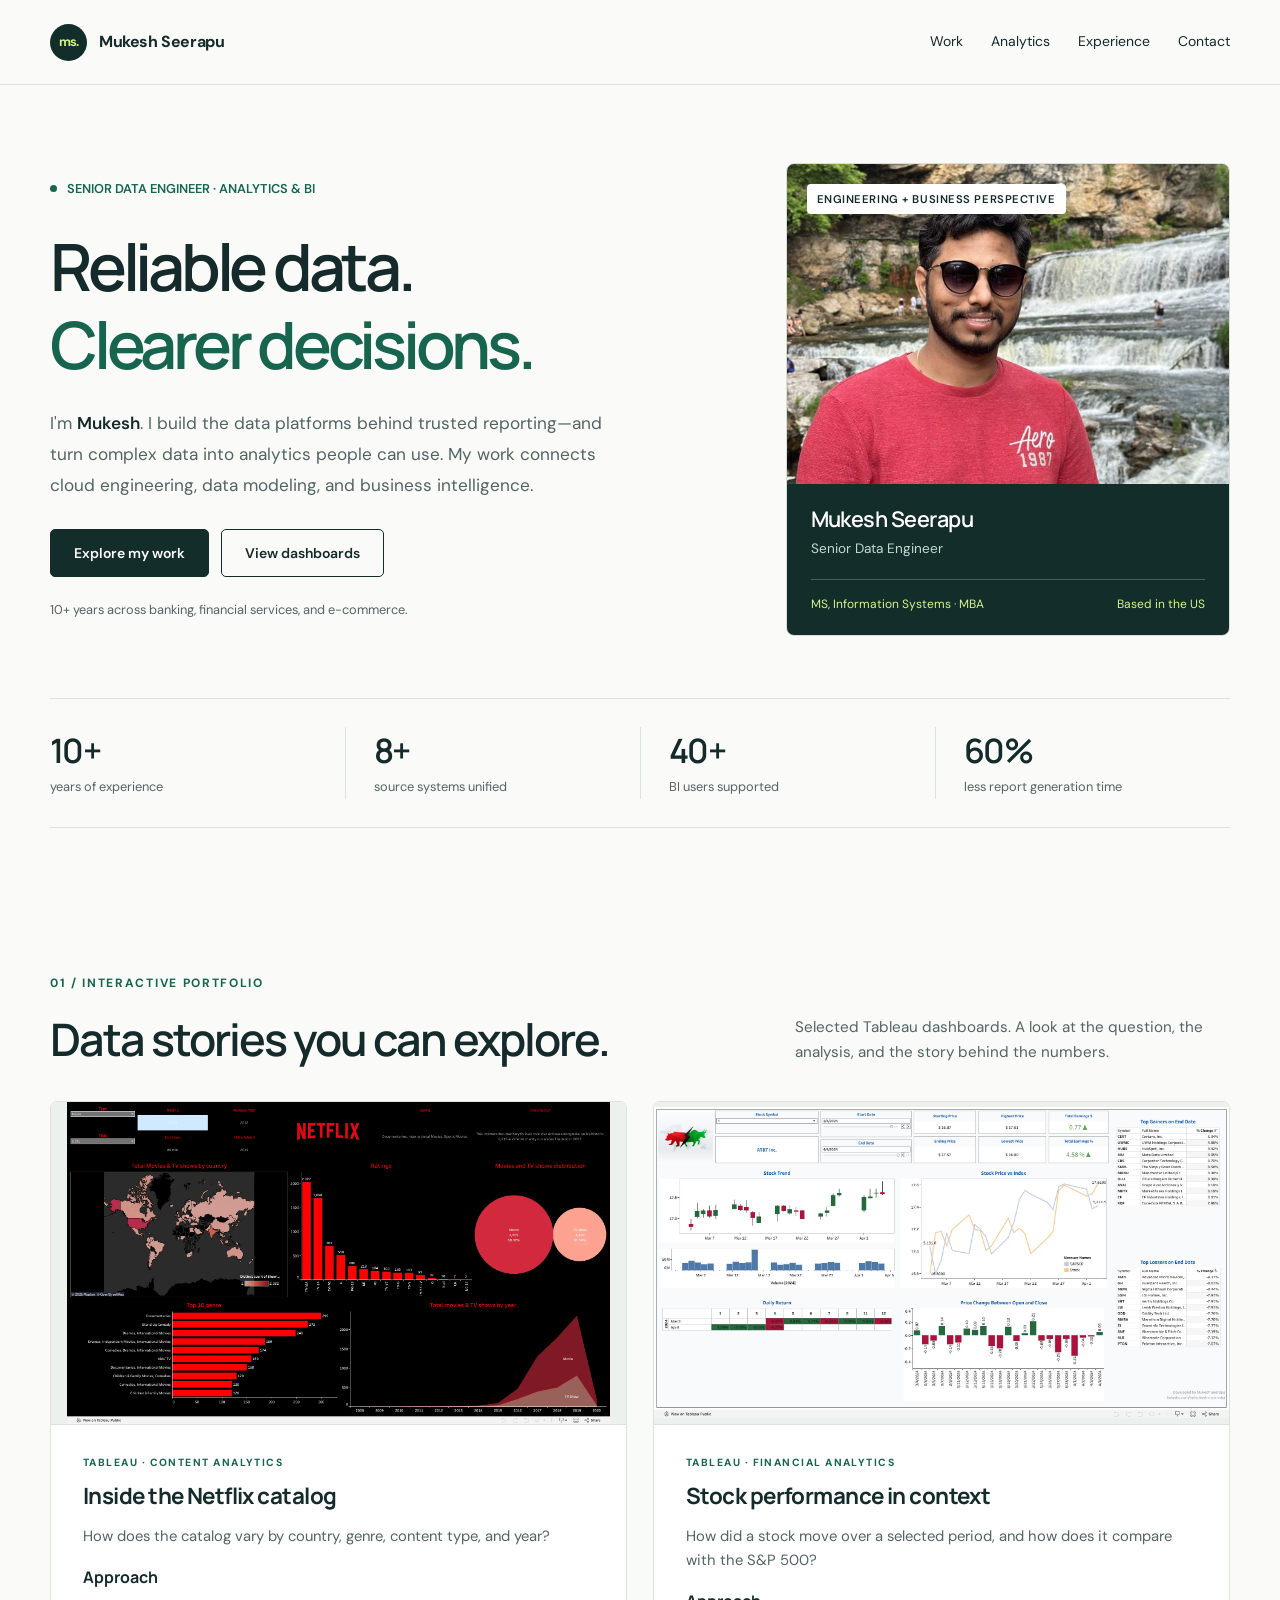
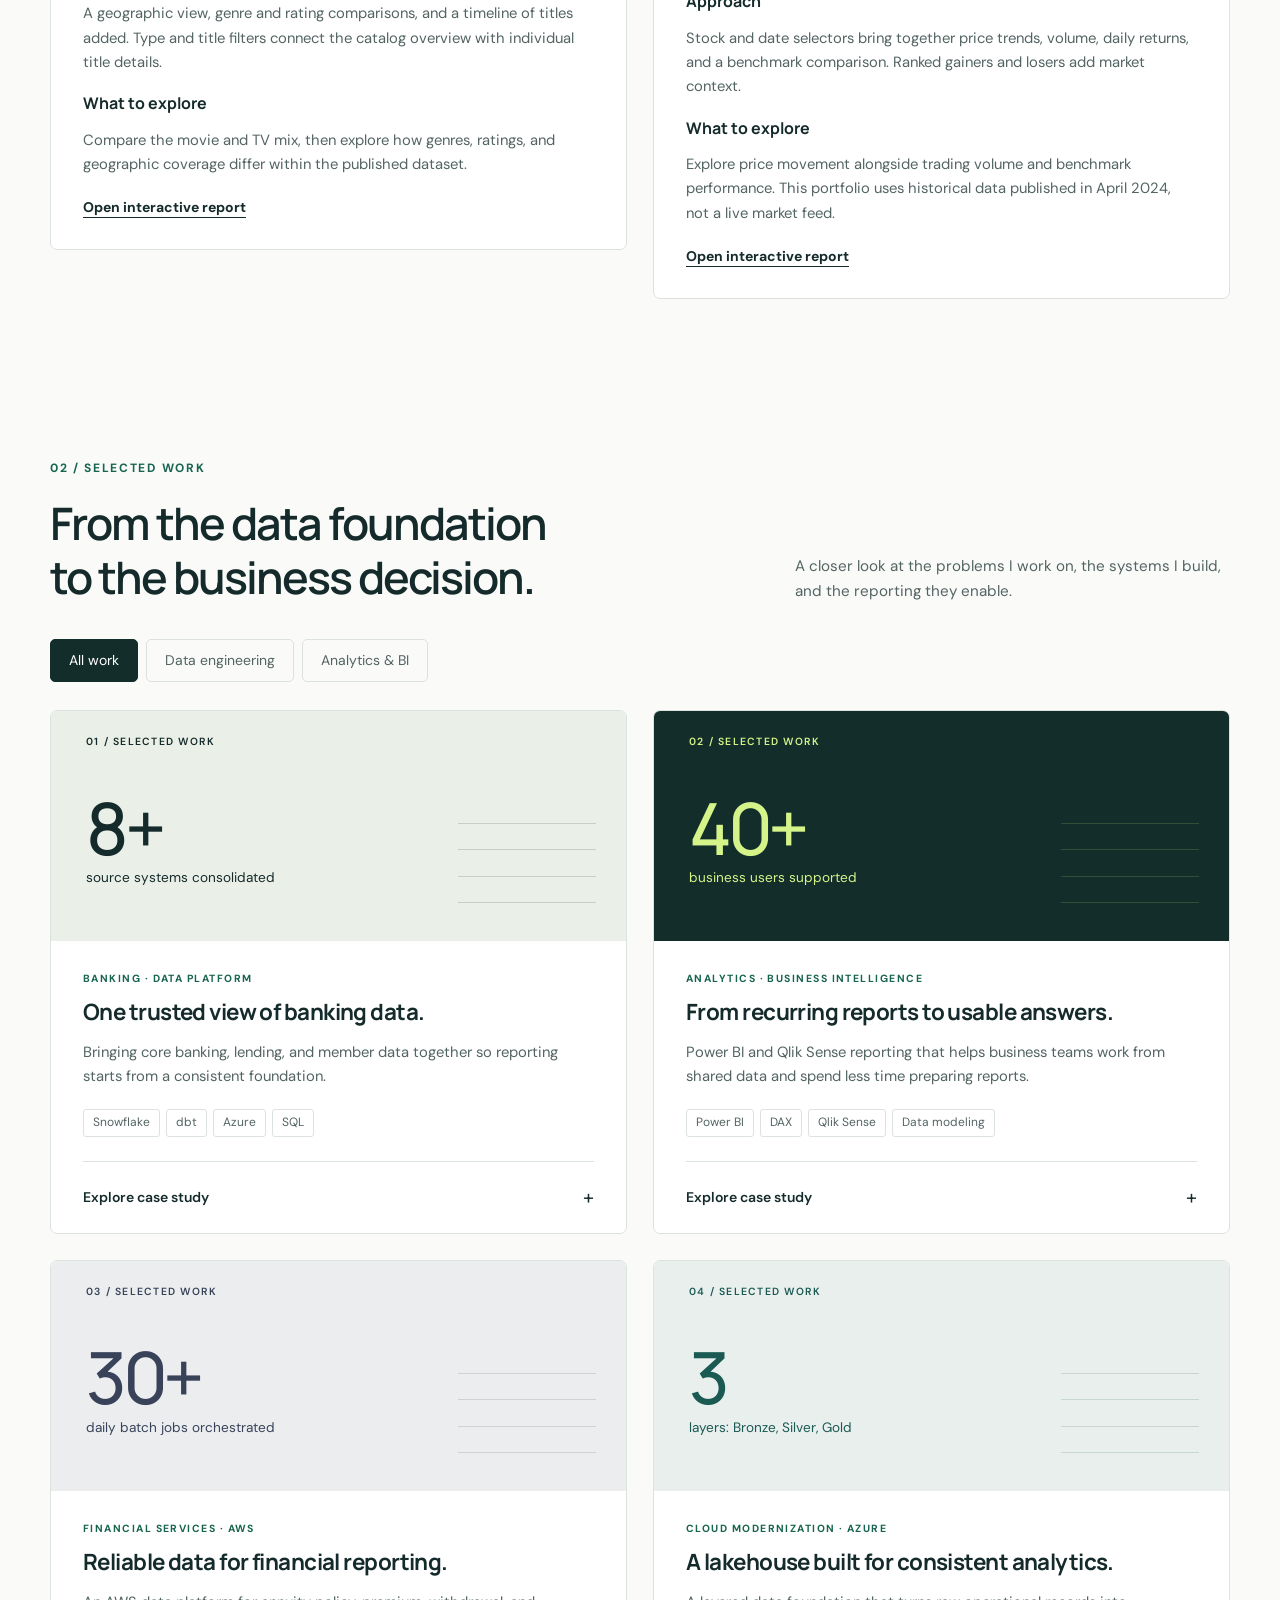
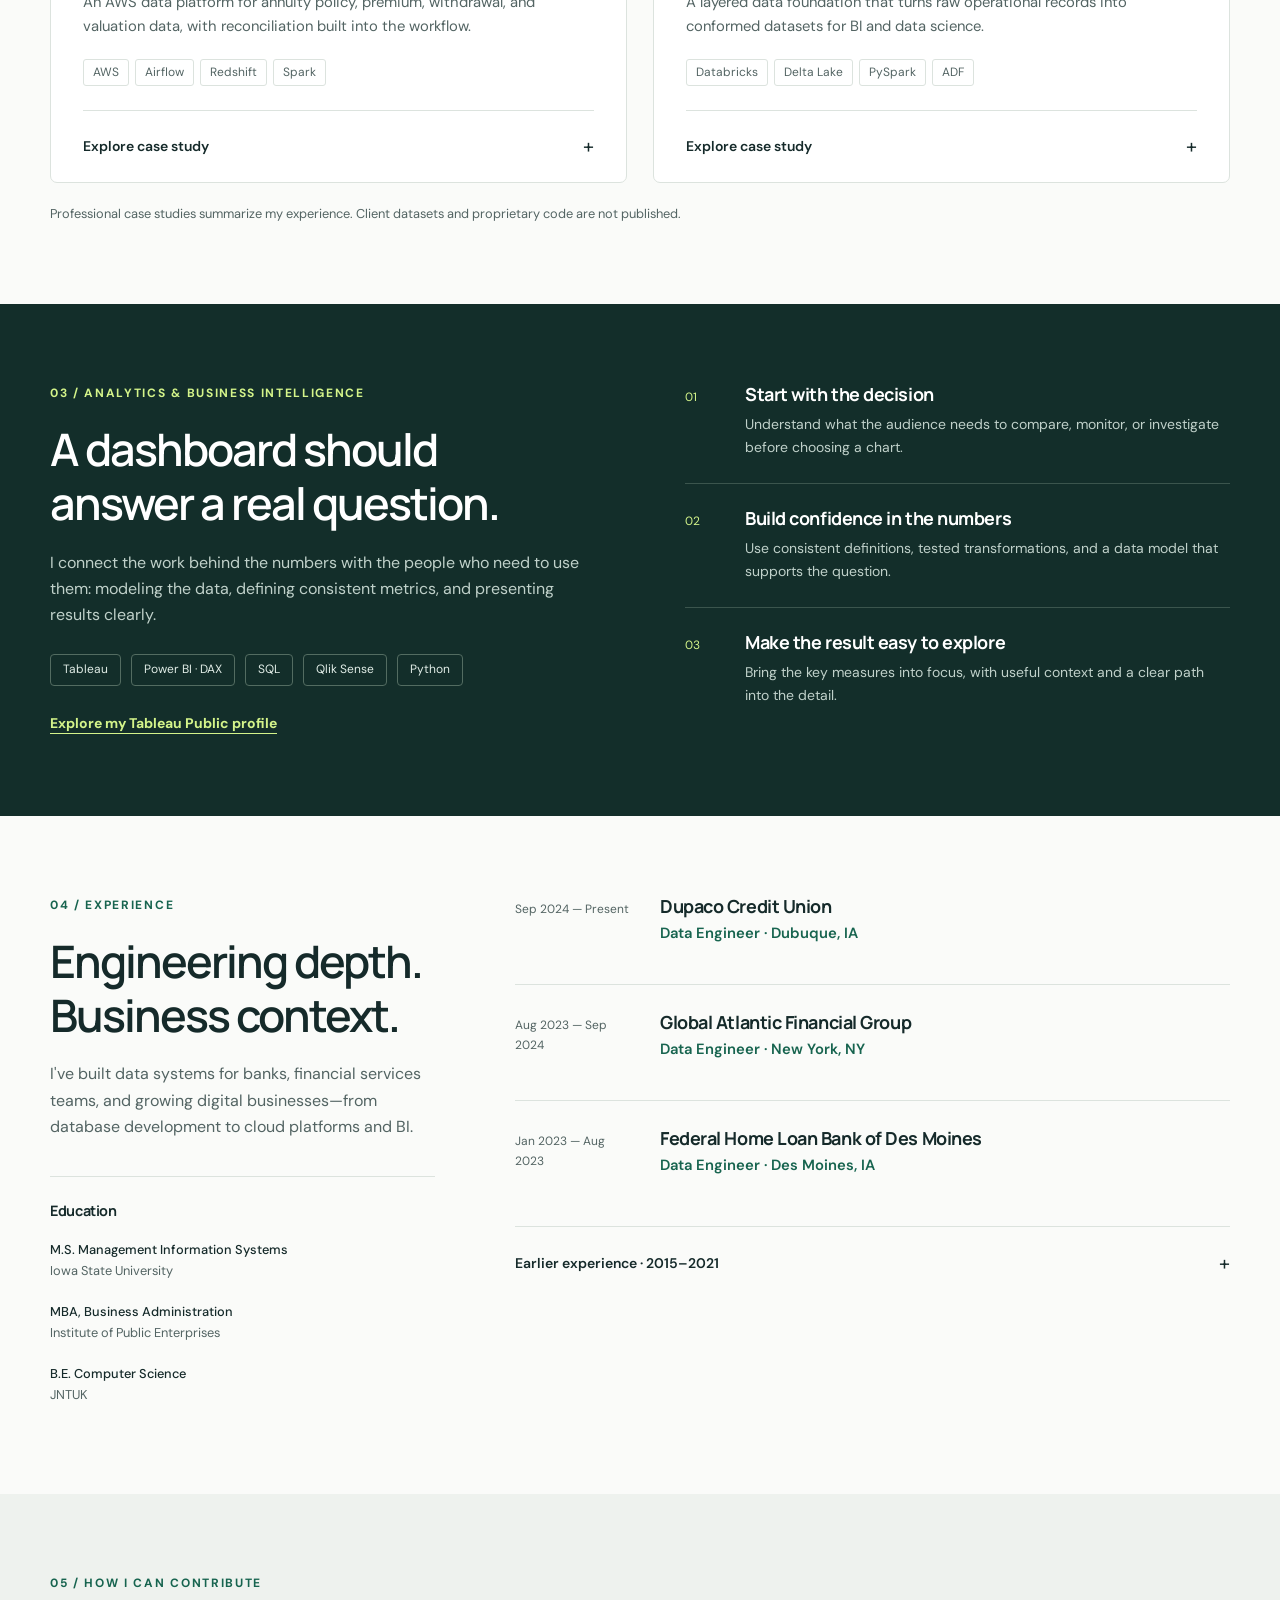
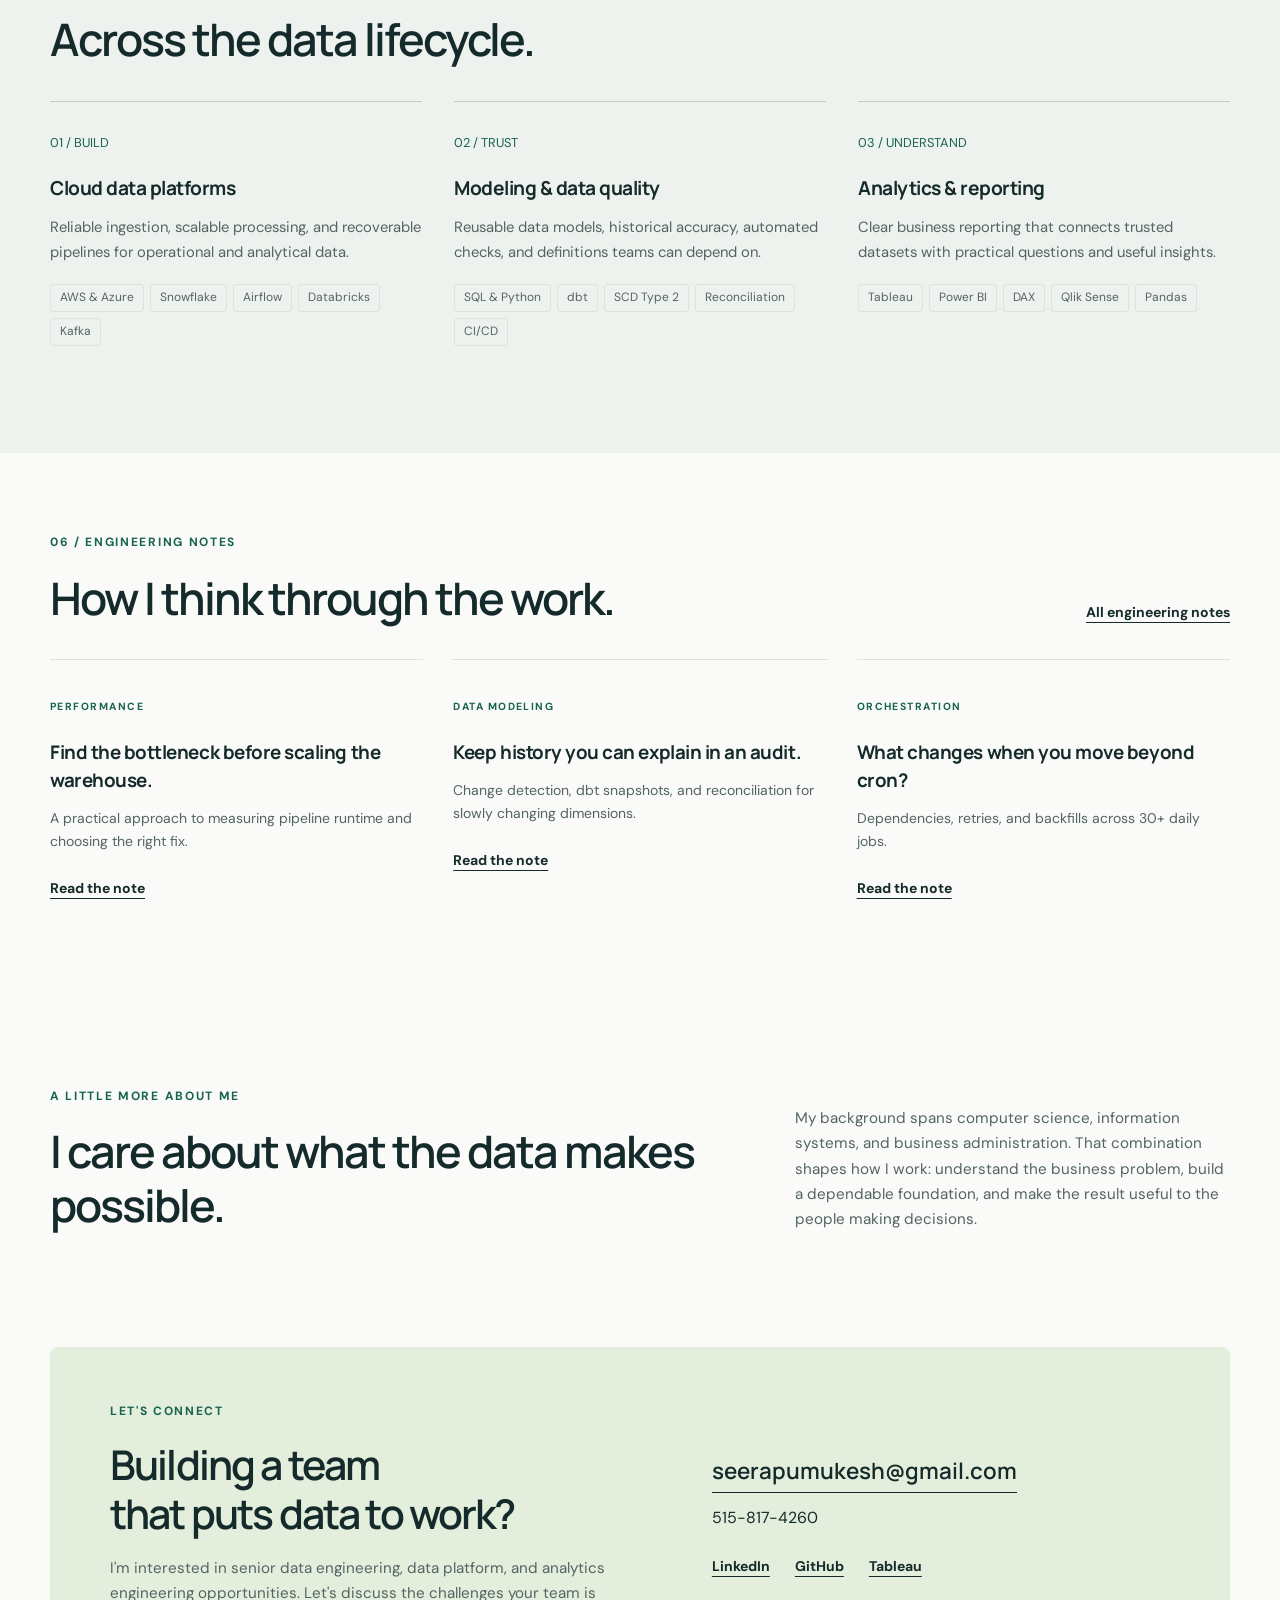
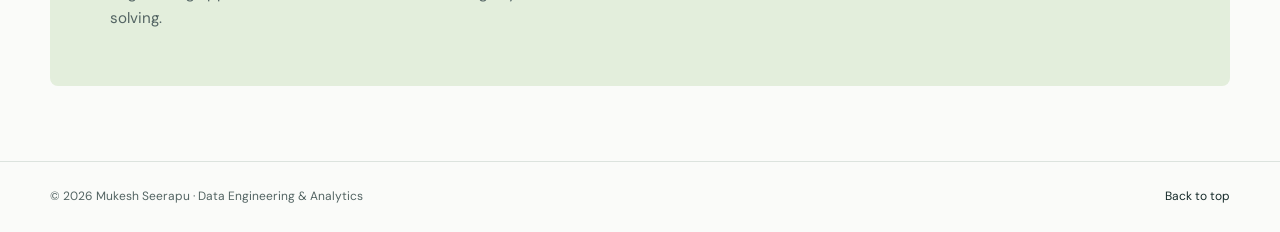
==== commit 90a1091e: "Remove resume from site; simplify Experience to date/company/role-location only; add dedicated probl" ====
--- a/index.html
+++ b/index.html
@@ -3,12 +3,12 @@
 <title>Mukesh Seerapu | Data Engineering & Analytics</title><meta name="description" content="Mukesh Seerapu: Senior Data Engineer connecting cloud data platforms with business analytics. Explore Tableau reports, Power BI experience, and data engineering case studies."><link rel="canonical" href="https://mukeshseerapu.vercel.app/">
 <meta property="og:type" content="website"><meta property="og:title" content="Mukesh Seerapu | Data Engineering & Analytics"><meta property="og:description" content="Reliable data. Clearer decisions. Explore my analytics reports, cloud data platforms, and 10+ years of experience."><meta property="og:url" content="https://mukeshseerapu.vercel.app/"><meta property="og:image" content="https://mukeshseerapu.vercel.app/profile.jpg"><meta name="twitter:card" content="summary"><meta name="theme-color" content="#132e2a"><link rel="icon" href="favicon.svg" type="image/svg+xml"><link rel="stylesheet" href="portfolio.css">
 <script type="application/ld+json">{"@context":"https://schema.org","@type":"Person","name":"Mukesh Seerapu","url":"https://mukeshseerapu.vercel.app/","jobTitle":"Senior Data Engineer","sameAs":["https://github.com/seerapumukesh","https://www.linkedin.com/in/mukesh-msis-mba/","https://public.tableau.com/app/profile/mukesh.seerapu/vizzes"],"knowsAbout":["Data engineering","Data analytics","Snowflake","SQL","Power BI","Tableau","AWS","Azure"]}</script></head><body id="top">
-<a class="skip-link" href="#main">Skip to content</a><header class="site-header"><div class="wrap header-inner"><a class="brand" href="#home" aria-label="Mukesh Seerapu home"><span class="brand-mark" aria-hidden="true">ms.</span>Mukesh Seerapu</a><nav class="main-nav" id="primary-nav" aria-label="Primary"><a href="#projects">Work</a><a href="#analytics">Analytics</a><a href="#experience">Experience</a><a href="#contact">Contact</a></nav><a class="resume-link" href="Mukesh_Seerapu_Data_Engineer.pdf" download>Résumé</a><button class="menu-toggle" id="navToggle" type="button" aria-controls="primary-nav" aria-expanded="false" aria-label="Toggle navigation">Menu</button></div></header>
+<a class="skip-link" href="#main">Skip to content</a><header class="site-header"><div class="wrap header-inner"><a class="brand" href="#home" aria-label="Mukesh Seerapu home"><span class="brand-mark" aria-hidden="true">ms.</span>Mukesh Seerapu</a><nav class="main-nav" id="primary-nav" aria-label="Primary"><a href="#projects">Work</a><a href="#analytics">Analytics</a><a href="#experience">Experience</a><a href="#contact">Contact</a></nav><button class="menu-toggle" id="navToggle" type="button" aria-controls="primary-nav" aria-expanded="false" aria-label="Toggle navigation">Menu</button></div></header>
 <main id="main"><section class="hero" id="home"><div class="wrap"><div class="hero-grid"><div><p class="intro-label">SENIOR DATA ENGINEER · ANALYTICS & BI</p><h1>Reliable data.<br><em>Clearer decisions.</em></h1><p class="hero-description">I'm <strong>Mukesh</strong>. I build the data platforms behind trusted reporting—and turn complex data into analytics people can use. My work connects cloud engineering, data modeling, and business intelligence.</p><div class="actions"><a class="button primary" href="#projects">Explore my work</a><a class="button" href="#report-gallery">View dashboards</a></div><p class="hero-note">10+ years across banking, financial services, and e-commerce.</p></div><aside class="profile-panel" aria-label="About Mukesh"><div class="portrait-frame"><img src="profile.jpg" alt="Mukesh Seerapu" width="500" height="500" fetchpriority="high"><span class="portrait-label">ENGINEERING + BUSINESS PERSPECTIVE</span></div><div class="profile-caption"><strong>Mukesh Seerapu</strong><p>Senior Data Engineer</p><div class="profile-bottom"><span>MS, Information Systems · MBA</span><span>Based in the US</span></div></div></aside></div><div class="proof-strip" aria-label="Professional experience highlights"><div class="proof-item"><strong>10+</strong><span>years of experience</span></div><div class="proof-item"><strong>8+</strong><span>source systems unified</span></div><div class="proof-item"><strong>40+</strong><span>BI users supported</span></div><div class="proof-item"><strong>60%</strong><span>less report generation time</span></div></div></div></section>
 <section class="section" id="report-gallery"><div class="wrap"><div class="section-heading"><div><p class="eyebrow">01 / Interactive portfolio</p><h2>Data stories you can explore.</h2></div><p>Selected Tableau dashboards. A look at the question, the analysis, and the story behind the numbers.</p></div><div class="work-grid" id="report-grid"></div></div></section>
-<section class="section" id="projects"><div class="wrap"><div class="section-heading"><div><p class="eyebrow">02 / Selected work</p><h2>From the data foundation<br>to the business decision.</h2></div><p>A closer look at the problems I work on, the systems I build, and the reporting they enable.</p></div><div class="filters" role="group" aria-label="Filter case studies"><button class="filter" type="button" data-filter="all" aria-pressed="true">All work</button><button class="filter" type="button" data-filter="engineering" aria-pressed="false">Data engineering</button><button class="filter" type="button" data-filter="analytics" aria-pressed="false">Analytics & BI</button></div><p class="sr-only" id="filter-status" aria-live="polite"></p><div class="work-grid" id="work-grid"></div><noscript><p>See my <a href="Mukesh_Seerapu_Data_Engineer.pdf">résumé</a> and <a href="https://public.tableau.com/app/profile/mukesh.seerapu/vizzes">Tableau reports</a>. JavaScript enables the project gallery.</p></noscript><p class="work-footnote">Professional case studies summarize my experience. Client datasets and proprietary code are not published.</p></div></section>
+<section class="section" id="projects"><div class="wrap"><div class="section-heading"><div><p class="eyebrow">02 / Selected work</p><h2>From the data foundation<br>to the business decision.</h2></div><p>A closer look at the problems I work on, the systems I build, and the reporting they enable.</p></div><div class="filters" role="group" aria-label="Filter case studies"><button class="filter" type="button" data-filter="all" aria-pressed="true">All work</button><button class="filter" type="button" data-filter="engineering" aria-pressed="false">Data engineering</button><button class="filter" type="button" data-filter="analytics" aria-pressed="false">Analytics & BI</button></div><p class="sr-only" id="filter-status" aria-live="polite"></p><div class="work-grid" id="work-grid"></div><noscript><p>See my <a href="https://public.tableau.com/app/profile/mukesh.seerapu/vizzes">Tableau reports</a>. JavaScript enables the project gallery.</p></noscript><p class="work-footnote">Professional case studies summarize my experience. Client datasets and proprietary code are not published.</p></div></section>
 <section class="section analytics-section" id="analytics"><div class="wrap analytics-grid"><div><p class="eyebrow">03 / Analytics & business intelligence</p><h2>A dashboard should<br>answer a real question.</h2><p>I connect the work behind the numbers with the people who need to use them: modeling the data, defining consistent metrics, and presenting results clearly.</p><div class="tool-line" aria-label="Analytics tools"><span>Tableau</span><span>Power BI · DAX</span><span>SQL</span><span>Qlik Sense</span><span>Python</span></div><a class="text-link" href="https://public.tableau.com/app/profile/mukesh.seerapu/vizzes" target="_blank" rel="noopener noreferrer">Explore my Tableau Public profile<span class="sr-only"> (opens in a new tab)</span></a></div><ol class="analytics-steps"><li><span class="step-number">01</span><div><h3>Start with the decision</h3><p>Understand what the audience needs to compare, monitor, or investigate before choosing a chart.</p></div></li><li><span class="step-number">02</span><div><h3>Build confidence in the numbers</h3><p>Use consistent definitions, tested transformations, and a data model that supports the question.</p></div></li><li><span class="step-number">03</span><div><h3>Make the result easy to explore</h3><p>Bring the key measures into focus, with useful context and a clear path into the detail.</p></div></li></ol></div></section>
-<section class="section" id="experience"><div class="wrap experience-layout"><aside class="experience-aside"><p class="eyebrow">04 / Experience</p><h2>Engineering depth.<br>Business context.</h2><p>I've built data systems for banks, financial services teams, and growing digital businesses—from database development to cloud platforms and BI.</p><a class="text-link" href="Mukesh_Seerapu_Data_Engineer.pdf" download>Download full résumé</a><div class="education"><h3>Education</h3><p><strong>M.S. Management Information Systems</strong>Iowa State University</p><p><strong>MBA, Business Administration</strong>Institute of Public Enterprises</p><p><strong>B.E. Computer Science</strong>JNTUK</p></div></aside><div class="timeline"><article class="timeline-row"><p class="timeline-date">Sep 2024 — Present</p><div><h3>Dupaco Credit Union</h3><p class="timeline-role">Data Engineer · Dubuque, IA</p><p>Consolidated 8+ source systems into an enterprise data warehouse. Introduced dbt testing and schema validation, standardized deployment reviews for a six-engineer team, and delivered BI reporting for 40+ business users.</p><div class="tags"><span>Snowflake</span><span>dbt</span><span>Power BI</span><span>Azure</span></div></div></article><article class="timeline-row"><p class="timeline-date">Aug 2023 — Sep 2024</p><div><h3>Global Atlantic Financial Group</h3><p class="timeline-role">Data Engineer · New York, NY</p><p>Migrated annuities data processing to AWS. Built Airflow workflows for 30+ daily jobs and supported batch and streaming workloads across Redshift, S3, Kinesis, and EMR.</p><div class="tags"><span>AWS</span><span>Airflow</span><span>Redshift</span><span>Spark</span></div></div></article><article class="timeline-row"><p class="timeline-date">Jan 2023 — Aug 2023</p><div><h3>Federal Home Loan Bank of Des Moines</h3><p class="timeline-role">Data Engineer · Des Moines, IA</p><p>Built ADF pipelines across 15+ data sources. Migrated SQL Server datasets to Snowflake with historical tracking and standardized regulatory data with PySpark quality checks.</p><div class="tags"><span>ADF</span><span>Databricks</span><span>Snowflake</span></div></div></article><details class="earlier-career"><summary>Earlier experience · 2015–2021<span aria-hidden="true">+</span></summary><article class="timeline-row"><p class="timeline-date">May 2018 — Nov 2021</p><div><h3>OYO</h3><p class="timeline-role">Senior Data Engineer · India</p><p>Led a Hadoop-to-Azure data platform migration and built streaming pipelines with Spark, Kafka, and Scala. Created reusable ingestion and transformation frameworks across 10+ teams.</p></div></article><article class="timeline-row"><p class="timeline-date">Jan 2016 — May 2018</p><div><h3>Jhink Solution (Zmed)</h3><p class="timeline-role">Co-Founder & Engineering Lead · India</p><p>Built a B2B retail inventory platform serving 200+ clients across three cities. Designed the data architecture and led 12 engineers across backend, frontend, and QA.</p></div></article><article class="timeline-row"><p class="timeline-date">May 2015 — Dec 2015</p><div><h3>Axis Bank</h3><p class="timeline-role">Database Developer · India</p><p>Developed PL/SQL procedures, functions, and triggers for banking transactions and validated integration outputs with ETL teams.</p></div></article></details></div></div></section>
+<section class="section" id="experience"><div class="wrap experience-layout"><aside class="experience-aside"><p class="eyebrow">04 / Experience</p><h2>Engineering depth.<br>Business context.</h2><p>I've built data systems for banks, financial services teams, and growing digital businesses—from database development to cloud platforms and BI.</p><div class="education"><h3>Education</h3><p><strong>M.S. Management Information Systems</strong>Iowa State University</p><p><strong>MBA, Business Administration</strong>Institute of Public Enterprises</p><p><strong>B.E. Computer Science</strong>JNTUK</p></div></aside><div class="timeline"><article class="timeline-row"><p class="timeline-date">Sep 2024 — Present</p><div><h3>Dupaco Credit Union</h3><p class="timeline-role">Data Engineer · Dubuque, IA</p></div></article><article class="timeline-row"><p class="timeline-date">Aug 2023 — Sep 2024</p><div><h3>Global Atlantic Financial Group</h3><p class="timeline-role">Data Engineer · New York, NY</p></div></article><article class="timeline-row"><p class="timeline-date">Jan 2023 — Aug 2023</p><div><h3>Federal Home Loan Bank of Des Moines</h3><p class="timeline-role">Data Engineer · Des Moines, IA</p></div></article><details class="earlier-career"><summary>Earlier experience · 2015–2021<span aria-hidden="true">+</span></summary><article class="timeline-row"><p class="timeline-date">May 2018 — Nov 2021</p><div><h3>OYO</h3><p class="timeline-role">Senior Data Engineer · India</p></div></article><article class="timeline-row"><p class="timeline-date">Jan 2016 — May 2018</p><div><h3>Jhink Solution (Zmed)</h3><p class="timeline-role">Co-Founder & Engineering Lead · India</p></div></article><article class="timeline-row"><p class="timeline-date">May 2015 — Dec 2015</p><div><h3>Axis Bank</h3><p class="timeline-role">Database Developer · India</p></div></article></details></div></div></section>
 <section class="section capability-section" id="skills"><div class="wrap"><div class="section-heading"><div><p class="eyebrow">05 / How I can contribute</p><h2>Across the data lifecycle.</h2></div></div><div class="capability-grid"><article class="capability" id="architecture"><span class="number">01 / BUILD</span><h3>Cloud data platforms</h3><p>Reliable ingestion, scalable processing, and recoverable pipelines for operational and analytical data.</p><div class="tags"><span>AWS & Azure</span><span>Snowflake</span><span>Airflow</span><span>Databricks</span><span>Kafka</span></div></article><article class="capability"><span class="number">02 / TRUST</span><h3>Modeling & data quality</h3><p>Reusable data models, historical accuracy, automated checks, and definitions teams can depend on.</p><div class="tags"><span>SQL & Python</span><span>dbt</span><span>SCD Type 2</span><span>Reconciliation</span><span>CI/CD</span></div></article><article class="capability"><span class="number">03 / UNDERSTAND</span><h3>Analytics & reporting</h3><p>Clear business reporting that connects trusted datasets with practical questions and useful insights.</p><div class="tags"><span>Tableau</span><span>Power BI</span><span>DAX</span><span>Qlik Sense</span><span>Pandas</span></div></article></div></div></section>
 <section class="section" id="blog"><div class="wrap"><div class="section-heading"><div><p class="eyebrow">06 / Engineering notes</p><h2>How I think through the work.</h2></div><a class="text-link" href="blog.html">All engineering notes</a></div><div class="notes-grid"><a class="note" href="articles/snowflake-performance.html"><p class="eyebrow">Performance</p><h3>Find the bottleneck before scaling the warehouse.</h3><p>A practical approach to measuring pipeline runtime and choosing the right fix.</p><span class="text-link">Read the note</span></a><a class="note" href="articles/scd-that-survive-audits.html"><p class="eyebrow">Data modeling</p><h3>Keep history you can explain in an audit.</h3><p>Change detection, dbt snapshots, and reconciliation for slowly changing dimensions.</p><span class="text-link">Read the note</span></a><a class="note" href="articles/airflow-vs-cron.html"><p class="eyebrow">Orchestration</p><h3>What changes when you move beyond cron?</h3><p>Dependencies, retries, and backfills across 30+ daily jobs.</p><span class="text-link">Read the note</span></a></div></div></section>
 <section class="section" id="about"><div class="wrap section-heading"><div><p class="eyebrow">A little more about me</p><h2>I care about what the data makes possible.</h2></div><p>My background spans computer science, information systems, and business administration. That combination shapes how I work: understand the business problem, build a dependable foundation, and make the result useful to the people making decisions.</p></div></section>
--- a/portfolio.css
+++ b/portfolio.css
@@ -1,6 +1,6 @@
 @import url('https://fonts.googleapis.com/css2?family=DM+Sans:wght@400;500;600;700&family=Manrope:wght@400;500;600;700;800&display=swap');
 :root{--paper:#fafbf9;--white:#fff;--ink:#152a2a;--muted:#536463;--line:#dce3de;--green:#17644f;--lime:#d4f48a;--dark:#132e2a;--max:1180px;--font-sans:'DM Sans',Arial,sans-serif;--font-display:'Manrope',Arial,sans-serif}
-*{box-sizing:border-box}html{scroll-behavior:smooth;scroll-padding-top:95px}body{margin:0;background:var(--paper);color:var(--ink);font:16px/1.65 var(--font-sans);-webkit-font-smoothing:antialiased}a{color:inherit;text-decoration:none}button{font:inherit;cursor:pointer}img{max-width:100%;display:block}h1,h2,h3,h4,p{margin:0}h1,h2,h3,h4{font-family:var(--font-display);line-height:1.2}h1{font-size:clamp(2.6rem,5.1vw,4.5rem);font-weight:600;letter-spacing:-.065em}h2{font-size:clamp(2rem,3.5vw,3rem);font-weight:600;letter-spacing:-.045em}h3{font-size:1.4rem;letter-spacing:-.025em}h4{font-size:1rem}p{color:var(--muted)}[hidden]{display:none!important}:focus-visible{outline:3px solid #328768;outline-offset:5px}.wrap{width:min(var(--max),calc(100% - 80px));margin:auto}.sr-only{position:absolute;width:1px;height:1px;overflow:hidden;clip-path:inset(50%);white-space:nowrap}.skip-link{position:fixed;top:-80px;left:20px;z-index:99;background:var(--white);padding:12px 20px}.skip-link:focus{top:12px}.eyebrow{text-transform:uppercase;font-size:.75rem;letter-spacing:.14em;font-weight:700;color:var(--green);margin-bottom:18px}.site-header{position:sticky;top:0;z-index:20;background:rgba(250,251,249,.97);border-bottom:1px solid var(--line)}.header-inner{height:84px;display:flex;align-items:center;gap:32px}.brand{font-weight:700;display:flex;align-items:center;gap:12px;letter-spacing:-.025em;white-space:nowrap}.brand-mark{display:grid;place-items:center;width:37px;height:37px;background:var(--dark);color:var(--lime);border-radius:50%;font-size:.8rem;letter-spacing:-.06em}.main-nav{display:flex;align-items:center;gap:28px;margin-left:auto;font-size:.875rem}.main-nav a:hover,.text-link:hover{color:var(--green);text-decoration:underline;text-underline-offset:5px}.resume-link{border:1px solid var(--ink);padding:9px 18px;border-radius:5px;font-size:.875rem;font-weight:600;white-space:nowrap}.menu-toggle{display:none;background:none;border:1px solid var(--line);border-radius:4px;padding:7px 11px}.hero{padding:78px 0 66px}.hero-grid{display:grid;grid-template-columns:1.25fr .85fr;align-items:center;gap:82px}.intro-label{display:flex;align-items:center;gap:10px;font-size:.8rem;color:var(--green);font-weight:600;margin-bottom:27px}.intro-label:before{content:'';height:7px;width:7px;border-radius:50%;background:var(--green)}.hero h1 em{font-style:normal;color:var(--green)}.hero-description{max-width:580px;margin:25px 0 28px;font-size:1.075rem;line-height:1.8}.hero-description strong{font-weight:600;color:var(--ink)}.actions{display:flex;gap:12px;flex-wrap:wrap}.button{display:inline-flex;justify-content:center;align-items:center;min-height:48px;padding:11px 23px;font-size:.875rem;font-weight:600;border:1px solid var(--ink);border-radius:5px}.button.primary{background:var(--dark);color:var(--white);border-color:var(--dark)}.button:hover{background:var(--lime);color:var(--dark);border-color:var(--green)}.hero-note{font-size:.8rem;margin-top:22px}.profile-panel{position:relative;background:#e7eee7;border:1px solid #d6e0d6;border-radius:8px;overflow:hidden}.portrait-frame{height:320px;position:relative;overflow:hidden;background:#e6e9e3}.portrait-frame img{width:100%;height:100%;object-fit:cover;object-position:center 28%}.portrait-label{position:absolute;left:20px;top:20px;background:var(--white);padding:6px 10px;border-radius:4px;font-size:.7rem;font-weight:600;letter-spacing:.05em}.profile-caption{padding:20px 24px;background:var(--dark);color:var(--white)}.profile-caption strong{font:600 1.35rem var(--font-display);letter-spacing:-.025em}.profile-caption p{color:#c4d9d0;font-size:.85rem;margin-top:3px}.profile-bottom{display:flex;justify-content:space-between;margin-top:18px;border-top:1px solid #426055;padding-top:15px;font-size:.75rem;color:var(--lime)}.proof-strip{display:grid;grid-template-columns:repeat(4,1fr);border-top:1px solid var(--line);border-bottom:1px solid var(--line);margin-top:62px;padding:28px 0}.proof-item{padding:0 28px;border-left:1px solid var(--line)}.proof-item:first-child{padding-left:0;border-left:0}.proof-item strong{display:block;font:600 2.1rem var(--font-display);letter-spacing:-.05em}.proof-item span{font-size:.8rem;color:var(--muted)}.section{padding:80px 0}.section-heading{display:flex;justify-content:space-between;align-items:end;gap:40px;margin-bottom:35px}.section-heading p:not(.eyebrow){max-width:435px;font-size:.95rem}.section-heading h2{max-width:660px}.section-intro{max-width:650px;margin-top:18px}.text-link{font-size:.875rem;font-weight:700;text-decoration:underline;text-underline-offset:5px;white-space:nowrap}.filters{display:flex;gap:8px;margin:0 0 28px;flex-wrap:wrap}.filter{border:1px solid var(--line);border-radius:5px;padding:9px 18px;background:transparent;font-size:.875rem;color:var(--muted)}.filter[aria-pressed=true]{background:var(--dark);border-color:var(--dark);color:white}.work-grid{display:grid;grid-template-columns:1fr 1fr;gap:26px;align-items:start}.work-card,.report-card{background:white;border:1px solid var(--line);border-radius:7px;overflow:hidden}.work-visual{height:230px;display:flex;flex-direction:column;align-items:flex-start;justify-content:center;padding:30px 35px;background:#eaf0e8;position:relative;overflow:hidden}.work-index{position:absolute;top:22px;left:35px;font-size:.65rem;letter-spacing:.12em;font-weight:600}.work-visual strong{font:500 4.5rem var(--font-display);letter-spacing:-.06em;line-height:1.1;margin-top:25px;z-index:1}.work-visual>span:last-of-type{font-size:.85rem;z-index:1}.visual-rule{position:absolute;right:30px;bottom:38px;width:24%;height:80px;border-top:1px solid currentColor;border-bottom:1px solid currentColor;opacity:.16}.visual-rule:before,.visual-rule:after{content:'';position:absolute;inset:25px 0 auto;border-top:1px solid currentColor}.visual-rule:after{top:52px}.visual-reporting{background:var(--dark);color:var(--lime)}.visual-annuities{background:#ecedef;color:#384359}.visual-lakehouse{background:#e9efed;color:#1a5a53}.work-body{padding:29px 32px 0}.work-body .eyebrow{font-size:.65rem;margin-bottom:12px}.work-body>p:not(.eyebrow){font-size:.925rem;margin-top:14px}.tags{display:flex;flex-wrap:wrap;gap:6px;margin:20px 0 24px}.tags span{font-size:.75rem;border:1px solid var(--line);border-radius:3px;padding:3px 9px;color:var(--muted)}details{border-top:1px solid var(--line)}summary{list-style:none;display:flex;align-items:center;justify-content:space-between;padding:19px 0;font-size:.875rem;font-weight:600;cursor:pointer}summary::-webkit-details-marker{display:none}summary span{font-size:1.25rem;font-weight:400}details[open] summary span{transform:rotate(45deg)}.case-content{padding:0 0 27px}.case-content h4{margin:18px 0 7px;font-size:.875rem}.case-content p{font-size:.875rem}.case-content .evidence{font-size:.75rem;margin-top:20px;padding-top:15px;border-top:1px solid var(--line)}.work-footnote{margin-top:20px;font-size:.8rem}.analytics-section{background:var(--dark);color:var(--white)}.analytics-section .eyebrow{color:var(--lime)}.analytics-section p{color:#c0d1ca}.analytics-grid{display:grid;grid-template-columns:1fr 1fr;gap:90px}.analytics-section h2{margin-bottom:20px}.analytics-section .text-link{display:inline-block;margin-top:26px;color:var(--lime)}.analytics-steps{list-style:none;padding:0;margin:0}.analytics-steps li{display:grid;grid-template-columns:40px 1fr;gap:20px;padding:24px 0;border-top:1px solid #3b554d}.analytics-steps li:first-child{padding-top:0;border:0}.step-number{font-size:.75rem;color:var(--lime);padding-top:4px}.analytics-steps h3{font-size:1.125rem;margin-bottom:7px}.analytics-steps p{font-size:.875rem}.tool-line{display:flex;flex-wrap:wrap;gap:10px;margin-top:25px}.tool-line span{font-size:.75rem;border:1px solid #536c61;border-radius:4px;padding:5px 12px;color:#e1ede7}.report-card .work-body{padding-bottom:28px}.report-card h4{margin-top:20px}.report-card .text-link{display:inline-block;margin-top:20px}.experience-layout{display:grid;grid-template-columns:.7fr 1.3fr;gap:80px}.experience-aside{position:sticky;top:120px;align-self:start}.experience-aside p:not(.eyebrow){margin-top:20px}.experience-aside .text-link{display:inline-block;margin-top:25px}.timeline-row{display:grid;grid-template-columns:120px 1fr;gap:25px;padding:27px 0;border-top:1px solid var(--line)}.timeline-row:first-child{padding-top:0;border-top:0}.timeline-date{font-size:.75rem;color:var(--muted);padding-top:4px}.timeline-row h3{font-size:1.125rem;margin-bottom:3px}.timeline-role{font-size:.825rem;color:var(--green);font-weight:600;margin-bottom:12px}.timeline-row p:last-child{font-size:.925rem}.earlier-career{margin-top:10px}.earlier-career summary{padding:20px 0}.education{margin-top:35px;padding-top:25px;border-top:1px solid var(--line)}.education h3{font-size:.9rem;margin-bottom:15px}.education p{font-size:.8rem;margin:9px 0}.education strong{display:block;color:var(--ink);font-weight:500}.capability-section{background:#eef2ee}.capability-grid{display:grid;grid-template-columns:repeat(3,1fr);gap:32px}.capability{padding:27px 0;border-top:1px solid #bfcfc2}.capability .number{color:var(--green);font-size:.8rem}.capability h3{margin:22px 0 15px;font-size:1.2rem}.capability p{font-size:.925rem}.capability .tags{margin-bottom:0}.notes-grid{display:grid;grid-template-columns:repeat(3,1fr);gap:30px}.note{display:block;border-top:1px solid var(--line);padding:25px 0}.note .eyebrow{font-size:.65rem}.note h3{font-size:1.175rem;line-height:1.5}.note p{font-size:.875rem;margin:13px 0 22px}.note:hover h3{text-decoration:underline;text-underline-offset:4px}.contact-section{padding:0 0 75px}.contact-panel{border-radius:8px;background:#e3eedc;padding:55px 60px;display:grid;grid-template-columns:1.15fr 1fr;gap:75px;align-items:center}.contact-panel h2{font-size:clamp(2rem,3.2vw,2.75rem)}.contact-panel p:not(.eyebrow){margin-top:18px;font-size:.95rem}.contact-links{display:flex;flex-direction:column;gap:12px;align-items:flex-start}.contact-email{font:600 clamp(1rem,2vw,1.4rem) var(--font-display);border-bottom:1px solid var(--ink);padding-bottom:6px;overflow-wrap:anywhere}.social-links{display:flex;gap:25px;font-size:.875rem;margin-top:12px}.site-footer{border-top:1px solid var(--line);padding:25px 0}.footer-inner{display:flex;justify-content:space-between;gap:20px;align-items:center;font-size:.75rem}.footer-inner p{font-size:.75rem}.listing-hero{padding:65px 0 15px}.listing-hero h1{font-size:3rem;margin:25px 0 18px}.listing-hero p{max-width:650px}.back-link{font-size:.85rem;color:var(--green)}.blog-grid{display:grid;grid-template-columns:repeat(2,1fr);gap:25px}.blog-card{border:1px solid var(--line);background:white;padding:30px;border-radius:6px;display:block}.blog-tag{font-size:.75rem;color:var(--green);font-weight:600}.blog-title{font-size:1.35rem;margin:16px 0}.blog-excerpt{font-size:.95rem}.blog-meta{display:flex;justify-content:space-between;margin-top:25px;font-size:.8rem;color:var(--green)}.article-detail{max-width:800px;padding:65px 30px 90px;margin:auto}.article-detail>.blog-tag{display:block;margin:30px 0 15px}.article-detail h1{font-size:clamp(2.3rem,4vw,3.4rem)}.article-meta{margin:20px 0 40px;font-size:.85rem}.prose p,.prose ul,.prose ol{margin:20px 0}.prose h2{font-size:1.7rem;margin:45px 0 20px}.prose h3{font-size:1.3rem;margin-top:30px}.prose li{margin:10px 0;color:var(--muted)}.prose pre{overflow:auto;padding:20px;background:#e9eeea;border-radius:5px;font-size:.875rem}.prose code{overflow-wrap:anywhere}.prose a{color:var(--green);text-decoration:underline}.prose table{border-collapse:collapse;width:100%;display:block;overflow:auto}.prose th,.prose td{padding:12px;border:1px solid var(--line);text-align:left}.prose blockquote{margin:25px 0;padding:5px 25px;border-left:3px solid var(--green)}.reveal{opacity:1!important;transform:none!important}
+*{box-sizing:border-box}html{scroll-behavior:smooth;scroll-padding-top:95px}body{margin:0;background:var(--paper);color:var(--ink);font:16px/1.65 var(--font-sans);-webkit-font-smoothing:antialiased}a{color:inherit;text-decoration:none}button{font:inherit;cursor:pointer}img{max-width:100%;display:block}h1,h2,h3,h4,p{margin:0}h1,h2,h3,h4{font-family:var(--font-display);line-height:1.2}h1{font-size:clamp(2.6rem,5.1vw,4.5rem);font-weight:600;letter-spacing:-.065em}h2{font-size:clamp(2rem,3.5vw,3rem);font-weight:600;letter-spacing:-.045em}h3{font-size:1.4rem;letter-spacing:-.025em}h4{font-size:1rem}p{color:var(--muted)}[hidden]{display:none!important}:focus-visible{outline:3px solid #328768;outline-offset:5px}.wrap{width:min(var(--max),calc(100% - 80px));margin:auto}.sr-only{position:absolute;width:1px;height:1px;overflow:hidden;clip-path:inset(50%);white-space:nowrap}.skip-link{position:fixed;top:-80px;left:20px;z-index:99;background:var(--white);padding:12px 20px}.skip-link:focus{top:12px}.eyebrow{text-transform:uppercase;font-size:.75rem;letter-spacing:.14em;font-weight:700;color:var(--green);margin-bottom:18px}.site-header{position:sticky;top:0;z-index:20;background:rgba(250,251,249,.97);border-bottom:1px solid var(--line)}.header-inner{height:84px;display:flex;align-items:center;gap:32px}.brand{font-weight:700;display:flex;align-items:center;gap:12px;letter-spacing:-.025em;white-space:nowrap}.brand-mark{display:grid;place-items:center;width:37px;height:37px;background:var(--dark);color:var(--lime);border-radius:50%;font-size:.8rem;letter-spacing:-.06em}.main-nav{display:flex;align-items:center;gap:28px;margin-left:auto;font-size:.875rem}.main-nav a:hover,.text-link:hover{color:var(--green);text-decoration:underline;text-underline-offset:5px}.resume-link{border:1px solid var(--ink);padding:9px 18px;border-radius:5px;font-size:.875rem;font-weight:600;white-space:nowrap}.menu-toggle{display:none;background:none;border:1px solid var(--line);border-radius:4px;padding:7px 11px}.hero{padding:78px 0 66px}.hero-grid{display:grid;grid-template-columns:1.25fr .85fr;align-items:center;gap:82px}.intro-label{display:flex;align-items:center;gap:10px;font-size:.8rem;color:var(--green);font-weight:600;margin-bottom:27px}.intro-label:before{content:'';height:7px;width:7px;border-radius:50%;background:var(--green)}.hero h1 em{font-style:normal;color:var(--green)}.hero-description{max-width:580px;margin:25px 0 28px;font-size:1.075rem;line-height:1.8}.hero-description strong{font-weight:600;color:var(--ink)}.actions{display:flex;gap:12px;flex-wrap:wrap}.button{display:inline-flex;justify-content:center;align-items:center;min-height:48px;padding:11px 23px;font-size:.875rem;font-weight:600;border:1px solid var(--ink);border-radius:5px}.button.primary{background:var(--dark);color:var(--white);border-color:var(--dark)}.button:hover{background:var(--lime);color:var(--dark);border-color:var(--green)}.hero-note{font-size:.8rem;margin-top:22px}.profile-panel{position:relative;background:#e7eee7;border:1px solid #d6e0d6;border-radius:8px;overflow:hidden}.portrait-frame{height:320px;position:relative;overflow:hidden;background:#e6e9e3}.portrait-frame img{width:100%;height:100%;object-fit:cover;object-position:center 28%}.portrait-label{position:absolute;left:20px;top:20px;background:var(--white);padding:6px 10px;border-radius:4px;font-size:.7rem;font-weight:600;letter-spacing:.05em}.profile-caption{padding:20px 24px;background:var(--dark);color:var(--white)}.profile-caption strong{font:600 1.35rem var(--font-display);letter-spacing:-.025em}.profile-caption p{color:#c4d9d0;font-size:.85rem;margin-top:3px}.profile-bottom{display:flex;justify-content:space-between;margin-top:18px;border-top:1px solid #426055;padding-top:15px;font-size:.75rem;color:var(--lime)}.proof-strip{display:grid;grid-template-columns:repeat(4,1fr);border-top:1px solid var(--line);border-bottom:1px solid var(--line);margin-top:62px;padding:28px 0}.proof-item{padding:0 28px;border-left:1px solid var(--line)}.proof-item:first-child{padding-left:0;border-left:0}.proof-item strong{display:block;font:600 2.1rem var(--font-display);letter-spacing:-.05em}.proof-item span{font-size:.8rem;color:var(--muted)}.section{padding:80px 0}.section-heading{display:flex;justify-content:space-between;align-items:end;gap:40px;margin-bottom:35px}.section-heading p:not(.eyebrow){max-width:435px;font-size:.95rem}.section-heading h2{max-width:660px}.section-intro{max-width:650px;margin-top:18px}.text-link{font-size:.875rem;font-weight:700;text-decoration:underline;text-underline-offset:5px;white-space:nowrap}.filters{display:flex;gap:8px;margin:0 0 28px;flex-wrap:wrap}.filter{border:1px solid var(--line);border-radius:5px;padding:9px 18px;background:transparent;font-size:.875rem;color:var(--muted)}.filter[aria-pressed=true]{background:var(--dark);border-color:var(--dark);color:white}.work-grid{display:grid;grid-template-columns:1fr 1fr;gap:26px;align-items:start}.work-card,.report-card{background:white;border:1px solid var(--line);border-radius:7px;overflow:hidden}.work-visual{height:230px;display:flex;flex-direction:column;align-items:flex-start;justify-content:center;padding:30px 35px;background:#eaf0e8;position:relative;overflow:hidden}.work-index{position:absolute;top:22px;left:35px;font-size:.65rem;letter-spacing:.12em;font-weight:600}.work-visual strong{font:500 4.5rem var(--font-display);letter-spacing:-.06em;line-height:1.1;margin-top:25px;z-index:1}.work-visual>span:last-of-type{font-size:.85rem;z-index:1}.visual-rule{position:absolute;right:30px;bottom:38px;width:24%;height:80px;border-top:1px solid currentColor;border-bottom:1px solid currentColor;opacity:.16}.visual-rule:before,.visual-rule:after{content:'';position:absolute;inset:25px 0 auto;border-top:1px solid currentColor}.visual-rule:after{top:52px}.visual-reporting{background:var(--dark);color:var(--lime)}.visual-annuities{background:#ecedef;color:#384359}.visual-lakehouse{background:#e9efed;color:#1a5a53}.work-body{padding:29px 32px 0}.work-body .eyebrow{font-size:.65rem;margin-bottom:12px}.work-body>p:not(.eyebrow){font-size:.925rem;margin-top:14px}.tags{display:flex;flex-wrap:wrap;gap:6px;margin:20px 0 24px}.tags span{font-size:.75rem;border:1px solid var(--line);border-radius:3px;padding:3px 9px;color:var(--muted)}details{border-top:1px solid var(--line)}summary{list-style:none;display:flex;align-items:center;justify-content:space-between;padding:19px 0;font-size:.875rem;font-weight:600;cursor:pointer}summary::-webkit-details-marker{display:none}summary span{font-size:1.25rem;font-weight:400}details[open] summary span{transform:rotate(45deg)}.case-content{padding:0 0 27px}.case-content h4{margin:18px 0 7px;font-size:.875rem}.case-content p{font-size:.875rem}.case-content .evidence{font-size:.75rem;margin-top:20px;padding-top:15px;border-top:1px solid var(--line)}.case-content .text-link{display:inline-block;margin-top:16px}.work-footnote{margin-top:20px;font-size:.8rem}.analytics-section{background:var(--dark);color:var(--white)}.analytics-section .eyebrow{color:var(--lime)}.analytics-section p{color:#c0d1ca}.analytics-grid{display:grid;grid-template-columns:1fr 1fr;gap:90px}.analytics-section h2{margin-bottom:20px}.analytics-section .text-link{display:inline-block;margin-top:26px;color:var(--lime)}.analytics-steps{list-style:none;padding:0;margin:0}.analytics-steps li{display:grid;grid-template-columns:40px 1fr;gap:20px;padding:24px 0;border-top:1px solid #3b554d}.analytics-steps li:first-child{padding-top:0;border:0}.step-number{font-size:.75rem;color:var(--lime);padding-top:4px}.analytics-steps h3{font-size:1.125rem;margin-bottom:7px}.analytics-steps p{font-size:.875rem}.tool-line{display:flex;flex-wrap:wrap;gap:10px;margin-top:25px}.tool-line span{font-size:.75rem;border:1px solid #536c61;border-radius:4px;padding:5px 12px;color:#e1ede7}.report-card .work-body{padding-bottom:28px}.report-card h4{margin-top:20px}.report-card .text-link{display:inline-block;margin-top:20px}.experience-layout{display:grid;grid-template-columns:.7fr 1.3fr;gap:80px}.experience-aside{position:sticky;top:120px;align-self:start}.experience-aside p:not(.eyebrow){margin-top:20px}.experience-aside .text-link{display:inline-block;margin-top:25px}.timeline-row{display:grid;grid-template-columns:120px 1fr;gap:25px;padding:27px 0;border-top:1px solid var(--line)}.timeline-row:first-child{padding-top:0;border-top:0}.timeline-date{font-size:.75rem;color:var(--muted);padding-top:4px}.timeline-row h3{font-size:1.125rem;margin-bottom:3px}.timeline-role{font-size:.825rem;color:var(--green);font-weight:600;margin-bottom:12px}.timeline-row p:last-child{font-size:.925rem}.earlier-career{margin-top:10px}.earlier-career summary{padding:20px 0}.education{margin-top:35px;padding-top:25px;border-top:1px solid var(--line)}.education h3{font-size:.9rem;margin-bottom:15px}.education p{font-size:.8rem;margin:9px 0}.education strong{display:block;color:var(--ink);font-weight:500}.capability-section{background:#eef2ee}.capability-grid{display:grid;grid-template-columns:repeat(3,1fr);gap:32px}.capability{padding:27px 0;border-top:1px solid #bfcfc2}.capability .number{color:var(--green);font-size:.8rem}.capability h3{margin:22px 0 15px;font-size:1.2rem}.capability p{font-size:.925rem}.capability .tags{margin-bottom:0}.notes-grid{display:grid;grid-template-columns:repeat(3,1fr);gap:30px}.note{display:block;border-top:1px solid var(--line);padding:25px 0}.note .eyebrow{font-size:.65rem}.note h3{font-size:1.175rem;line-height:1.5}.note p{font-size:.875rem;margin:13px 0 22px}.note:hover h3{text-decoration:underline;text-underline-offset:4px}.contact-section{padding:0 0 75px}.contact-panel{border-radius:8px;background:#e3eedc;padding:55px 60px;display:grid;grid-template-columns:1.15fr 1fr;gap:75px;align-items:center}.contact-panel h2{font-size:clamp(2rem,3.2vw,2.75rem)}.contact-panel p:not(.eyebrow){margin-top:18px;font-size:.95rem}.contact-links{display:flex;flex-direction:column;gap:12px;align-items:flex-start}.contact-email{font:600 clamp(1rem,2vw,1.4rem) var(--font-display);border-bottom:1px solid var(--ink);padding-bottom:6px;overflow-wrap:anywhere}.social-links{display:flex;gap:25px;font-size:.875rem;margin-top:12px}.site-footer{border-top:1px solid var(--line);padding:25px 0}.footer-inner{display:flex;justify-content:space-between;gap:20px;align-items:center;font-size:.75rem}.footer-inner p{font-size:.75rem}.listing-hero{padding:65px 0 15px}.listing-hero h1{font-size:3rem;margin:25px 0 18px}.listing-hero p{max-width:650px}.back-link{font-size:.85rem;color:var(--green)}.blog-grid{display:grid;grid-template-columns:repeat(2,1fr);gap:25px}.blog-card{border:1px solid var(--line);background:white;padding:30px;border-radius:6px;display:block}.blog-tag{font-size:.75rem;color:var(--green);font-weight:600}.blog-title{font-size:1.35rem;margin:16px 0}.blog-excerpt{font-size:.95rem}.blog-meta{display:flex;justify-content:space-between;margin-top:25px;font-size:.8rem;color:var(--green)}.article-detail{max-width:800px;padding:65px 30px 90px;margin:auto}.article-detail>.blog-tag{display:block;margin:30px 0 15px}.article-detail h1{font-size:clamp(2.3rem,4vw,3.4rem)}.article-meta{margin:20px 0 40px;font-size:.85rem}.prose p,.prose ul,.prose ol{margin:20px 0}.prose h2{font-size:1.7rem;margin:45px 0 20px}.prose h3{font-size:1.3rem;margin-top:30px}.prose li{margin:10px 0;color:var(--muted)}.prose pre{overflow:auto;padding:20px;background:#e9eeea;border-radius:5px;font-size:.875rem}.prose code{overflow-wrap:anywhere}.prose a{color:var(--green);text-decoration:underline}.prose table{border-collapse:collapse;width:100%;display:block;overflow:auto}.prose th,.prose td{padding:12px;border:1px solid var(--line);text-align:left}.prose blockquote{margin:25px 0;padding:5px 25px;border-left:3px solid var(--green)}.reveal{opacity:1!important;transform:none!important}
 @media(min-width:1400px){.hero{padding-top:90px}.portrait-frame{height:350px}}
 @media(max-width:1050px){.hero-grid{gap:45px}.main-nav{gap:18px}.header-inner{gap:20px}.hero h1{font-size:3.35rem}.experience-layout{gap:45px}.analytics-grid{gap:45px}.contact-panel{gap:40px;padding:40px}.portrait-frame{height:310px}}
 @media(max-width:800px){.wrap{width:calc(100% - 40px)}.header-inner{height:72px;gap:14px}.brand{font-size:.9rem}.resume-link{margin-left:auto;padding:7px 11px}.menu-toggle{display:block}.main-nav{display:none;position:absolute;top:71px;left:0;right:0;background:var(--paper);border-bottom:1px solid var(--line);padding:18px 20px;flex-direction:column;align-items:stretch;gap:0}.main-nav a{padding:12px}.main-nav.is-open{display:flex}.hero{padding:45px 0}.hero-grid{gap:38px;grid-template-columns:1fr 0.7fr}.hero h1{font-size:2.8rem}.hero-description{font-size:1rem}.portrait-frame{height:285px}.profile-caption{padding:18px}.profile-bottom{flex-wrap:wrap;gap:8px}.proof-strip{margin-top:40px}.proof-item{padding:0 15px}.proof-item strong{font-size:1.8rem}.proof-item span{font-size:.75rem}.section{padding:60px 0}.section-heading{align-items:start;flex-direction:column;gap:20px}.work-body{padding:24px 22px 0}.work-visual{padding:25px;height:210px}.work-index{left:25px}.analytics-grid,.experience-layout{grid-template-columns:1fr;gap:35px}.experience-aside{position:static}.capability-grid{gap:20px}.capability h3{font-size:1.1rem}.notes-grid{grid-template-columns:1fr;gap:0}.note{padding:22px 0}.note p{margin-bottom:14px}.contact-panel{grid-template-columns:1fr;gap:30px}.contact-section{padding-bottom:50px}}
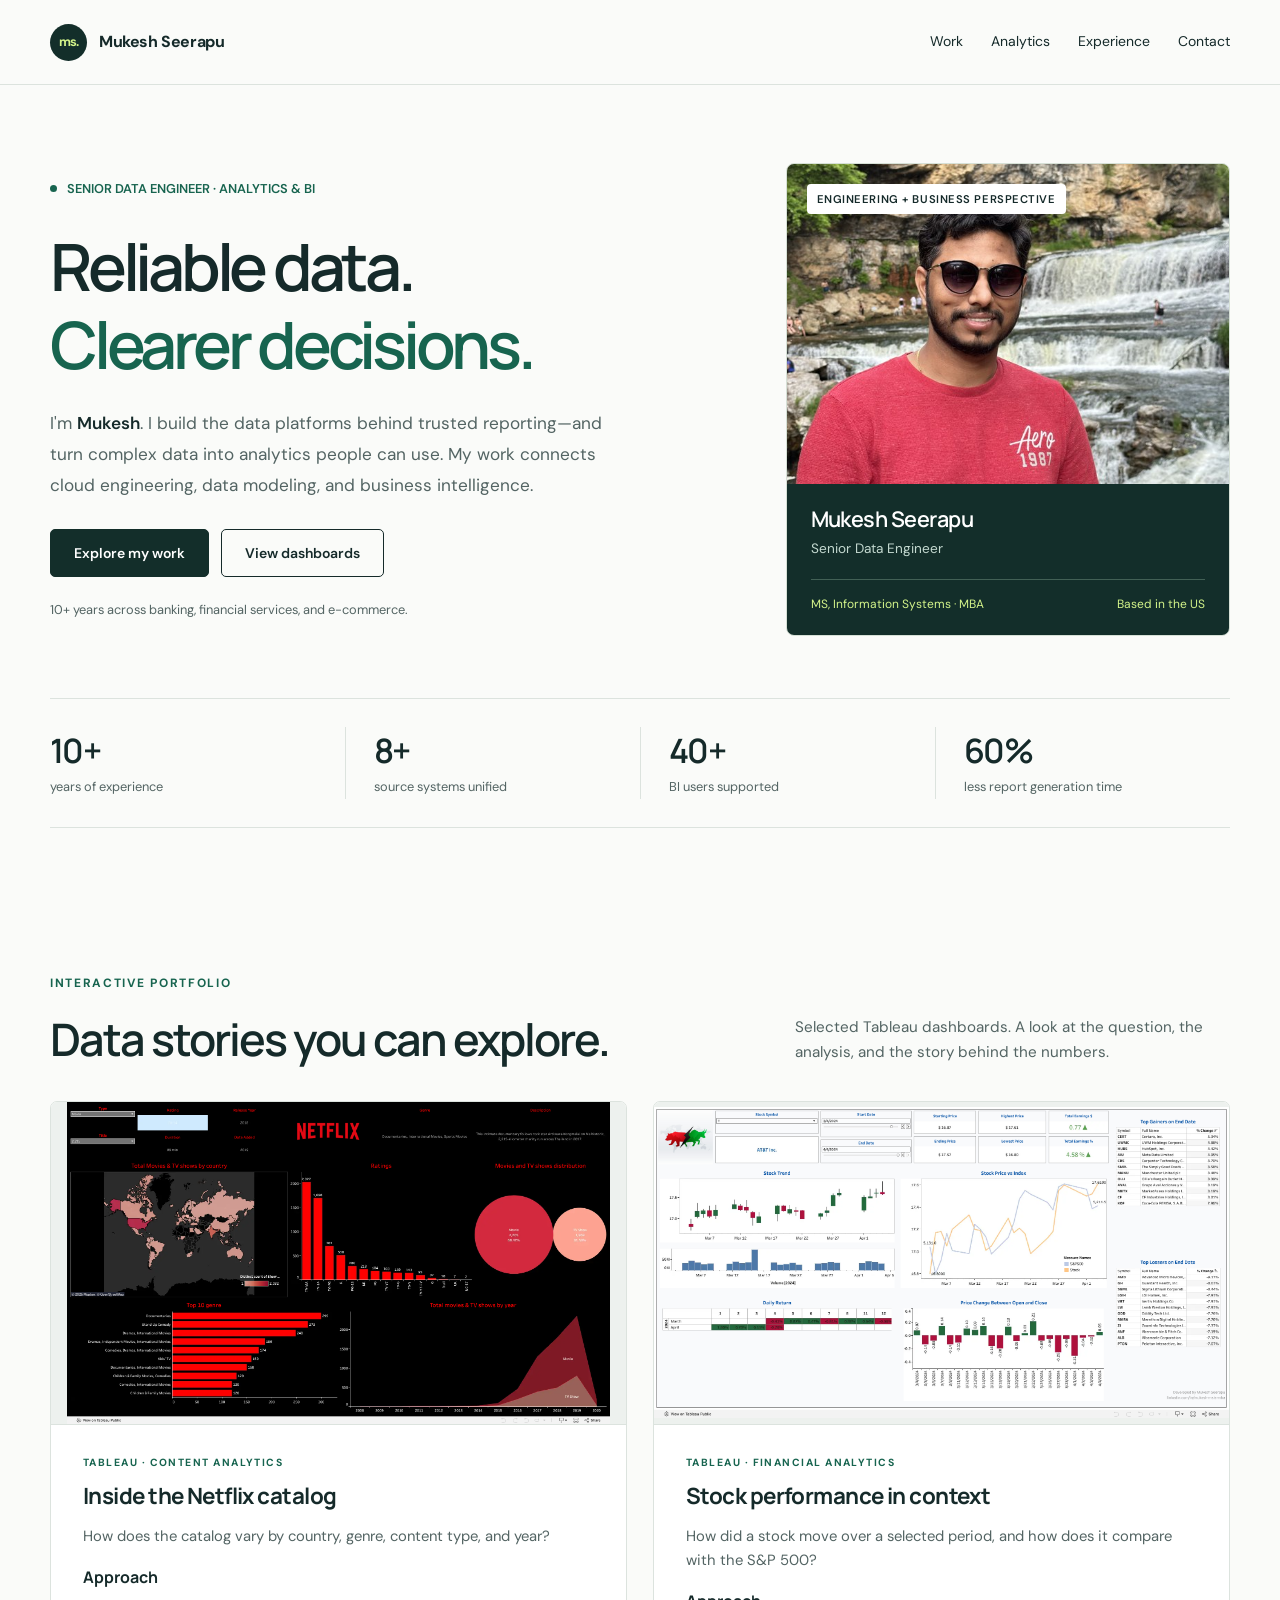
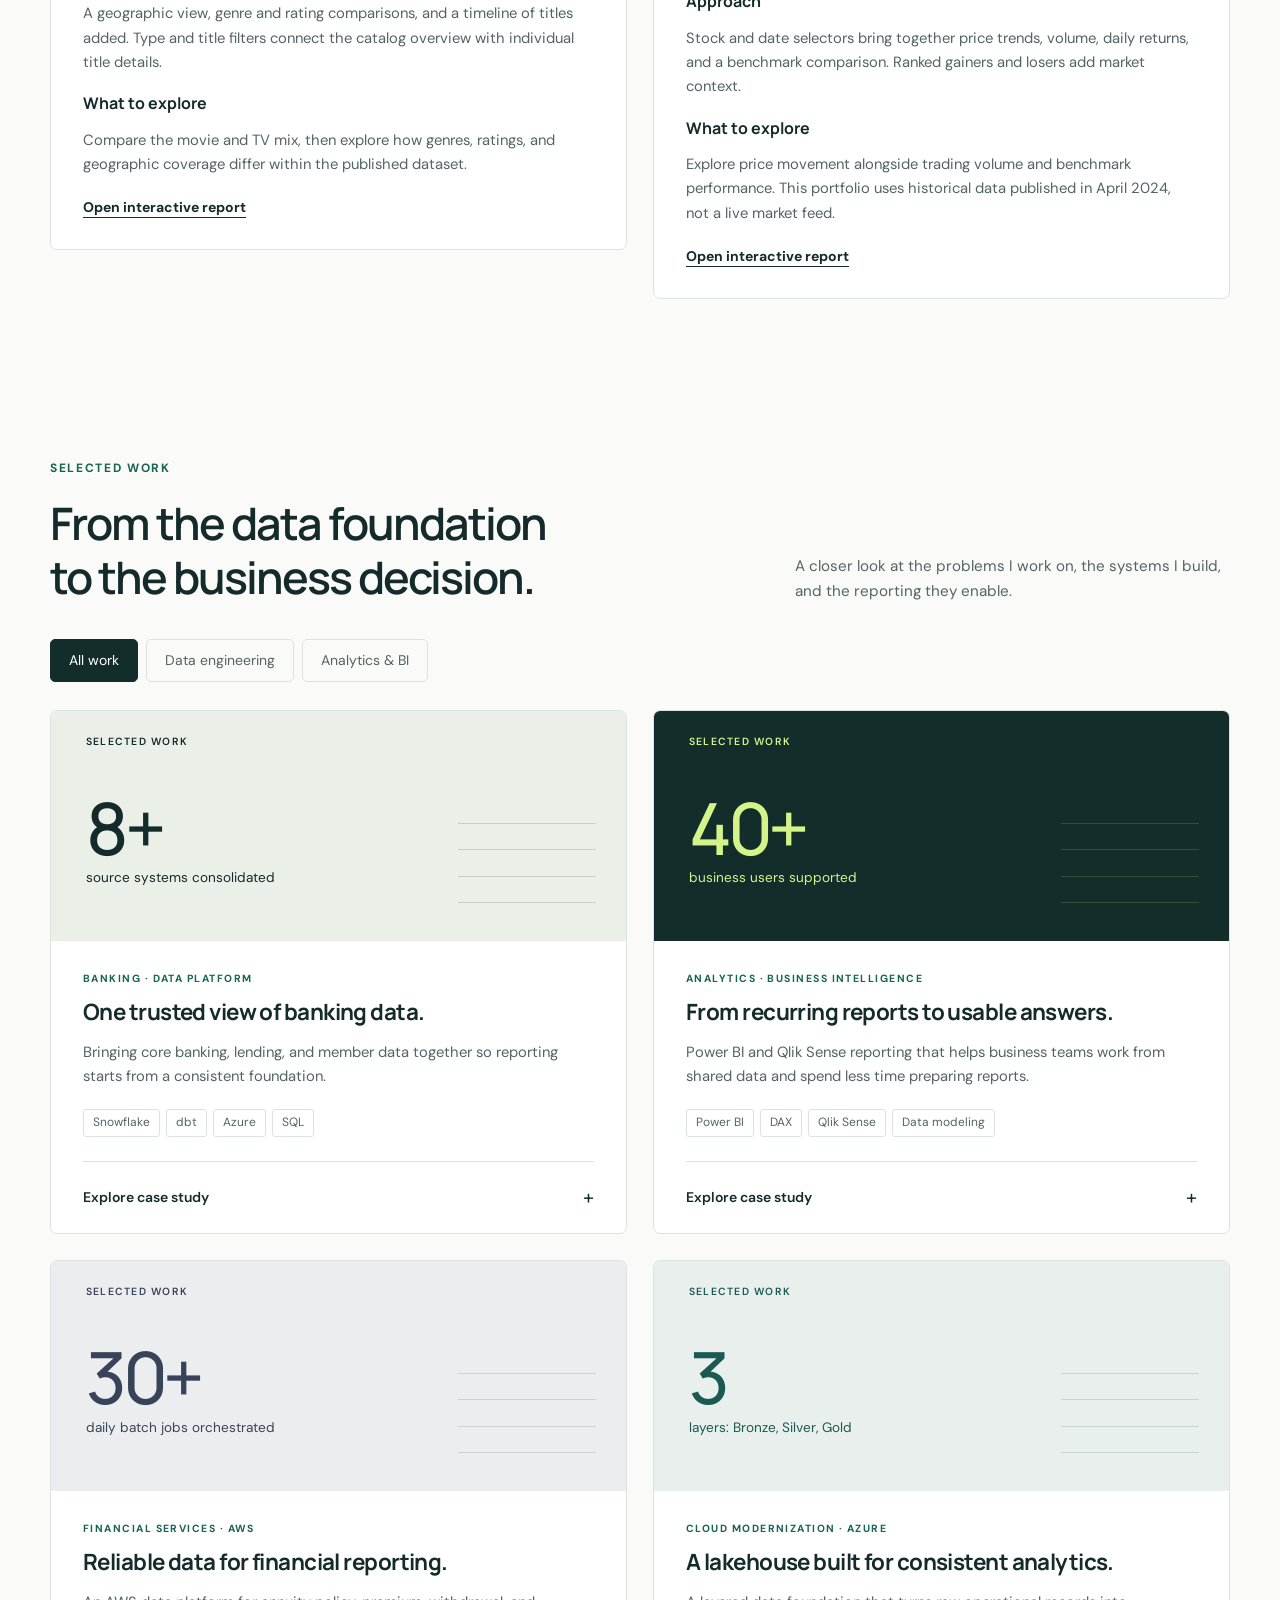
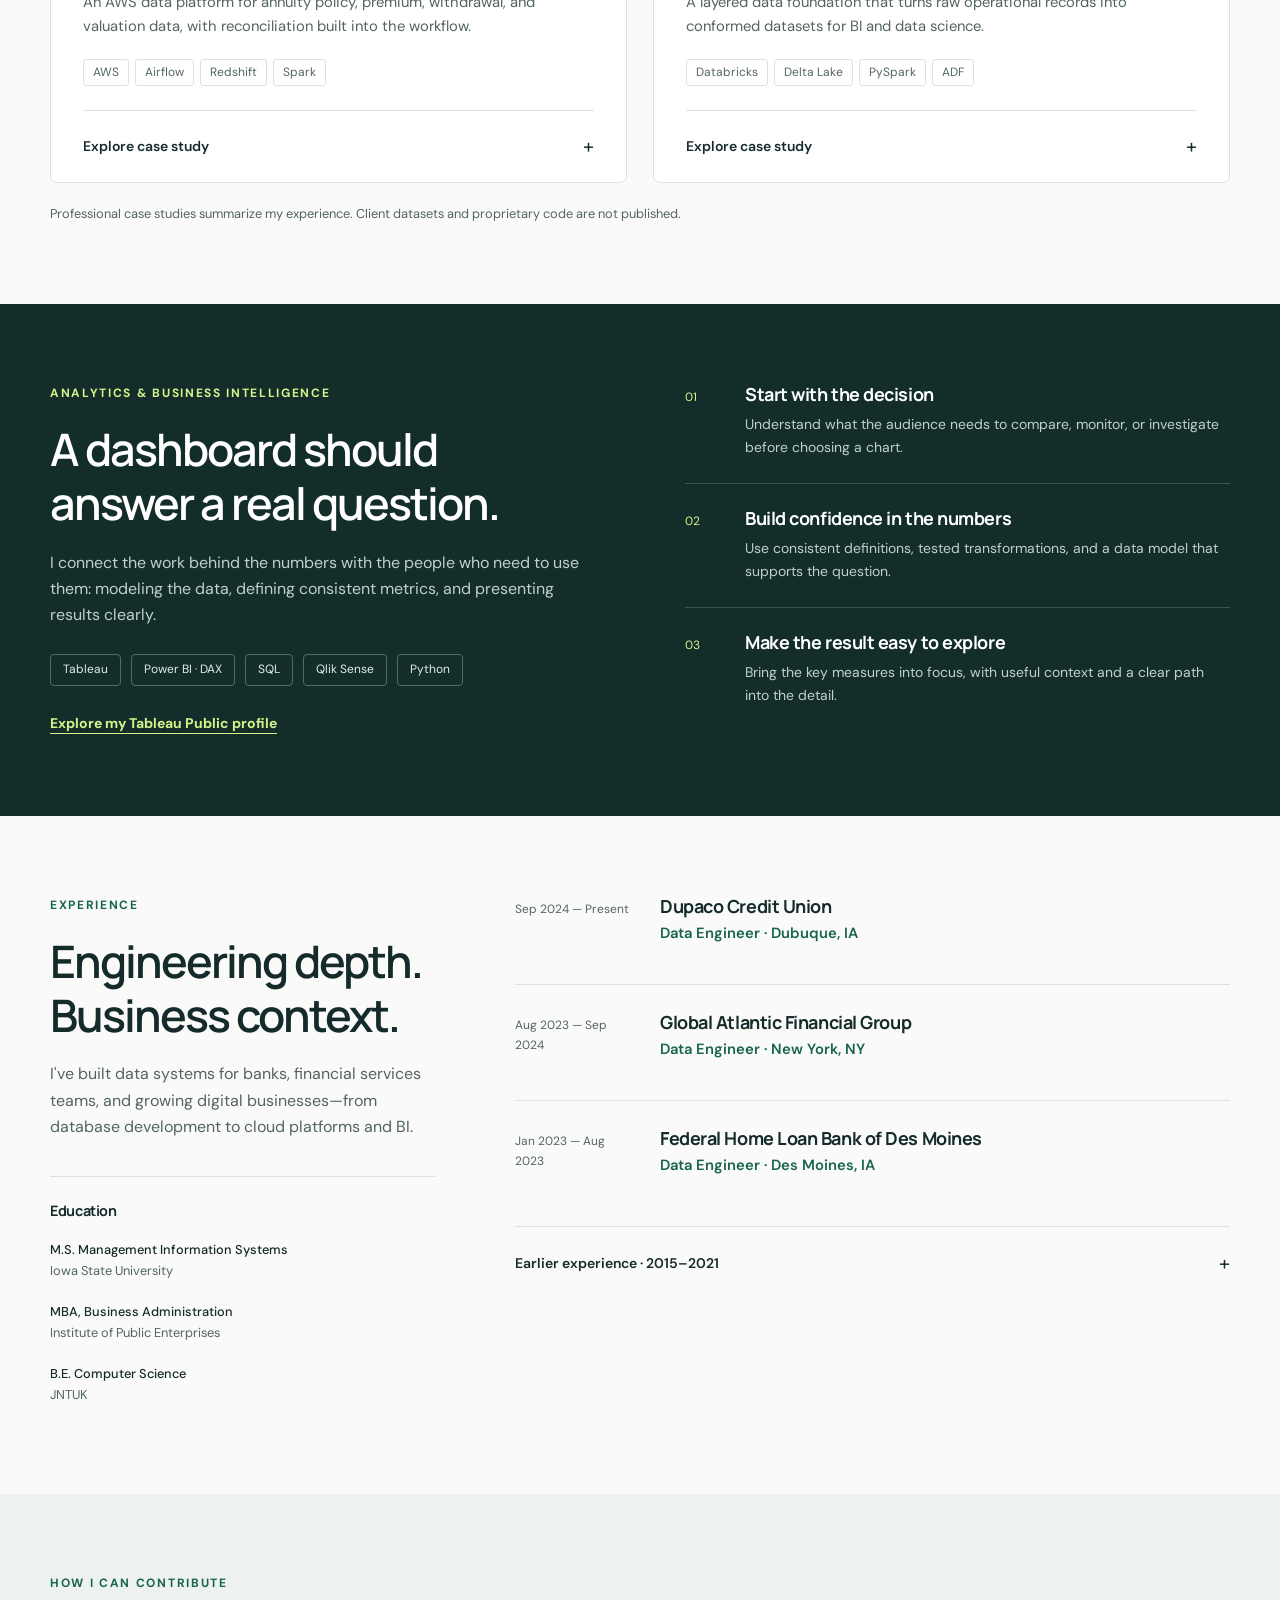
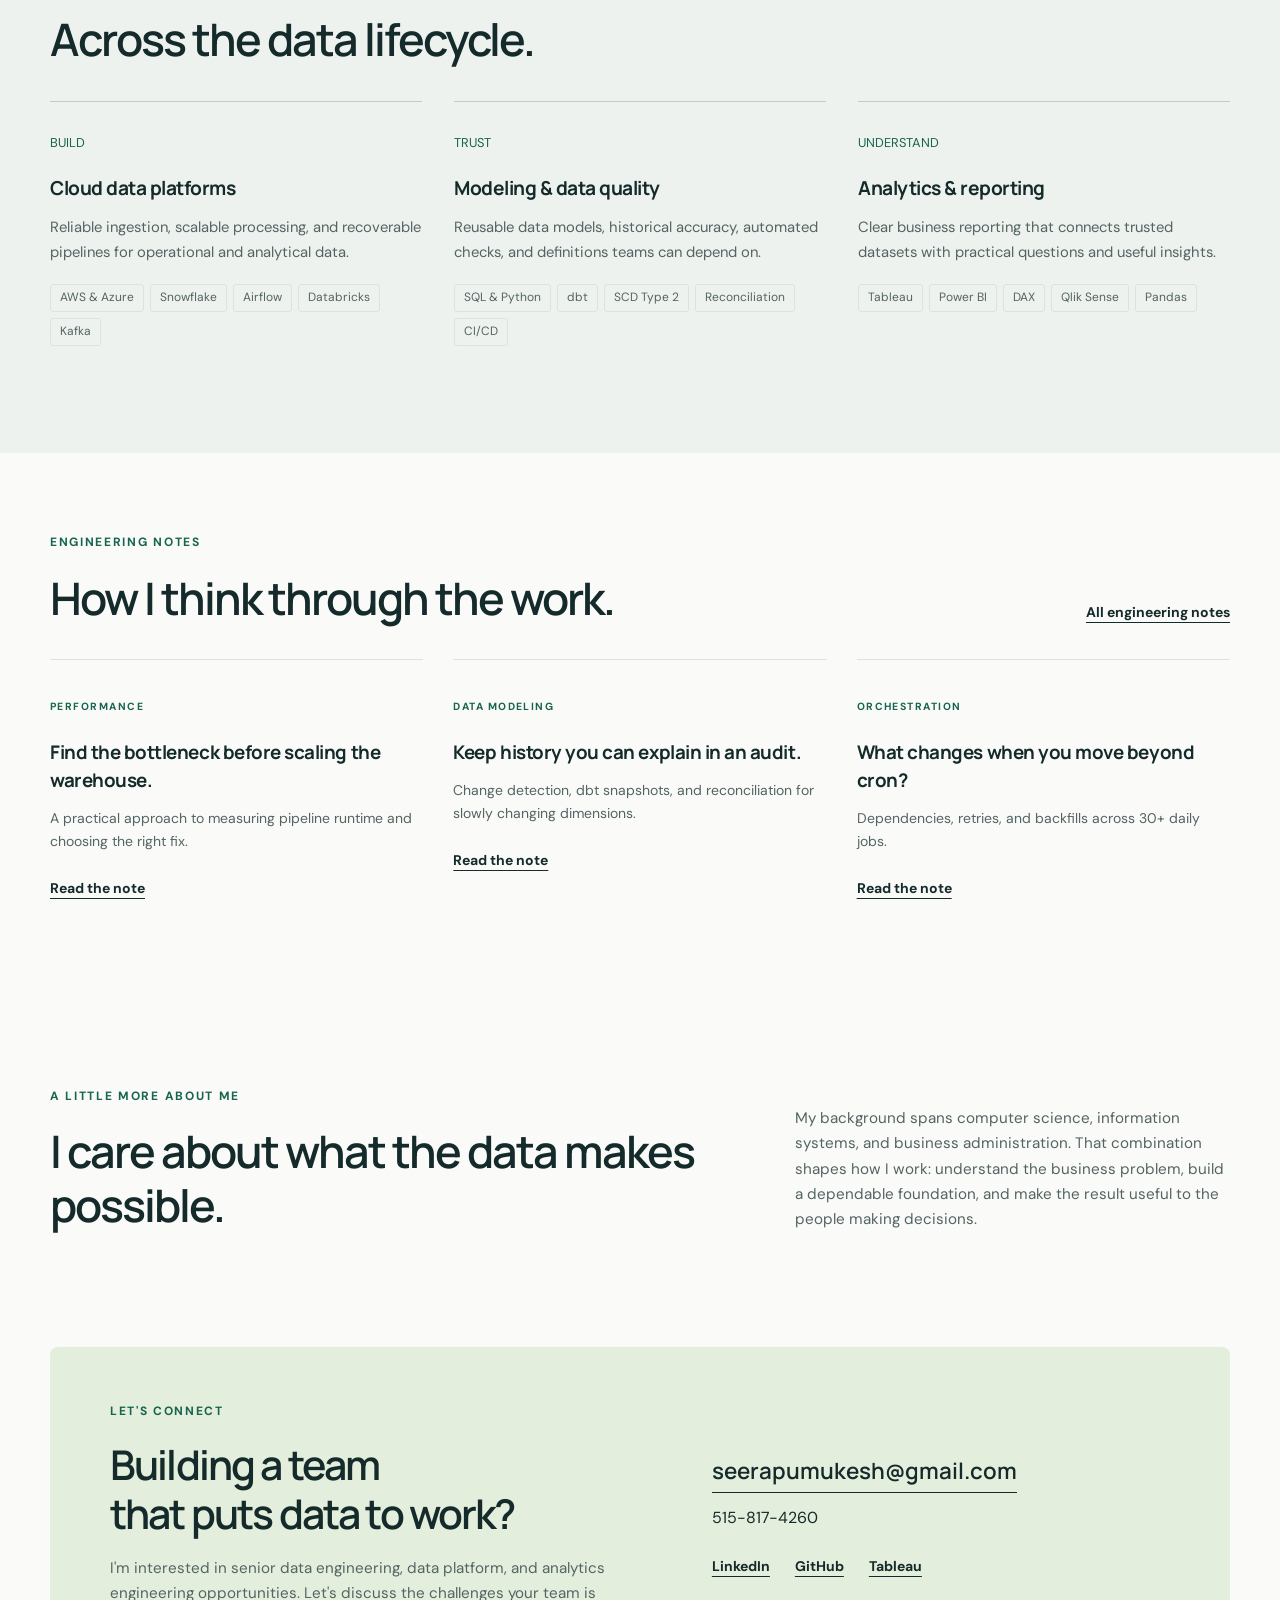
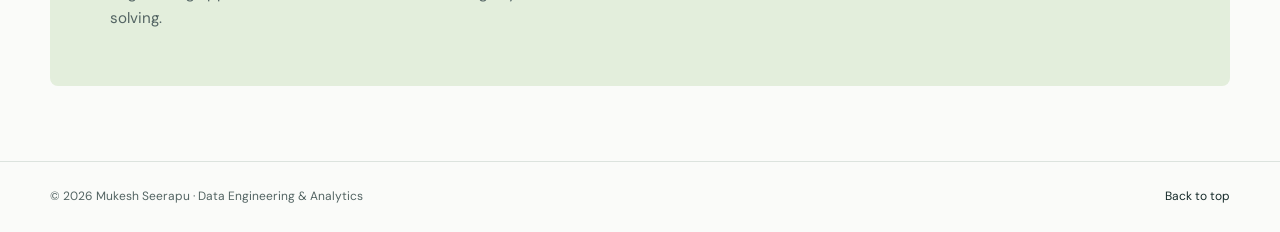
==== commit e1c60e35: "Remove decorative NN/ number prefixes from section eyebrows, capability labels, and project card bad" ====
--- a/index.html
+++ b/index.html
@@ -5,12 +5,12 @@
 <script type="application/ld+json">{"@context":"https://schema.org","@type":"Person","name":"Mukesh Seerapu","url":"https://mukeshseerapu.vercel.app/","jobTitle":"Senior Data Engineer","sameAs":["https://github.com/seerapumukesh","https://www.linkedin.com/in/mukesh-msis-mba/","https://public.tableau.com/app/profile/mukesh.seerapu/vizzes"],"knowsAbout":["Data engineering","Data analytics","Snowflake","SQL","Power BI","Tableau","AWS","Azure"]}</script></head><body id="top">
 <a class="skip-link" href="#main">Skip to content</a><header class="site-header"><div class="wrap header-inner"><a class="brand" href="#home" aria-label="Mukesh Seerapu home"><span class="brand-mark" aria-hidden="true">ms.</span>Mukesh Seerapu</a><nav class="main-nav" id="primary-nav" aria-label="Primary"><a href="#projects">Work</a><a href="#analytics">Analytics</a><a href="#experience">Experience</a><a href="#contact">Contact</a></nav><button class="menu-toggle" id="navToggle" type="button" aria-controls="primary-nav" aria-expanded="false" aria-label="Toggle navigation">Menu</button></div></header>
 <main id="main"><section class="hero" id="home"><div class="wrap"><div class="hero-grid"><div><p class="intro-label">SENIOR DATA ENGINEER · ANALYTICS & BI</p><h1>Reliable data.<br><em>Clearer decisions.</em></h1><p class="hero-description">I'm <strong>Mukesh</strong>. I build the data platforms behind trusted reporting—and turn complex data into analytics people can use. My work connects cloud engineering, data modeling, and business intelligence.</p><div class="actions"><a class="button primary" href="#projects">Explore my work</a><a class="button" href="#report-gallery">View dashboards</a></div><p class="hero-note">10+ years across banking, financial services, and e-commerce.</p></div><aside class="profile-panel" aria-label="About Mukesh"><div class="portrait-frame"><img src="profile.jpg" alt="Mukesh Seerapu" width="500" height="500" fetchpriority="high"><span class="portrait-label">ENGINEERING + BUSINESS PERSPECTIVE</span></div><div class="profile-caption"><strong>Mukesh Seerapu</strong><p>Senior Data Engineer</p><div class="profile-bottom"><span>MS, Information Systems · MBA</span><span>Based in the US</span></div></div></aside></div><div class="proof-strip" aria-label="Professional experience highlights"><div class="proof-item"><strong>10+</strong><span>years of experience</span></div><div class="proof-item"><strong>8+</strong><span>source systems unified</span></div><div class="proof-item"><strong>40+</strong><span>BI users supported</span></div><div class="proof-item"><strong>60%</strong><span>less report generation time</span></div></div></div></section>
-<section class="section" id="report-gallery"><div class="wrap"><div class="section-heading"><div><p class="eyebrow">01 / Interactive portfolio</p><h2>Data stories you can explore.</h2></div><p>Selected Tableau dashboards. A look at the question, the analysis, and the story behind the numbers.</p></div><div class="work-grid" id="report-grid"></div></div></section>
-<section class="section" id="projects"><div class="wrap"><div class="section-heading"><div><p class="eyebrow">02 / Selected work</p><h2>From the data foundation<br>to the business decision.</h2></div><p>A closer look at the problems I work on, the systems I build, and the reporting they enable.</p></div><div class="filters" role="group" aria-label="Filter case studies"><button class="filter" type="button" data-filter="all" aria-pressed="true">All work</button><button class="filter" type="button" data-filter="engineering" aria-pressed="false">Data engineering</button><button class="filter" type="button" data-filter="analytics" aria-pressed="false">Analytics & BI</button></div><p class="sr-only" id="filter-status" aria-live="polite"></p><div class="work-grid" id="work-grid"></div><noscript><p>See my <a href="https://public.tableau.com/app/profile/mukesh.seerapu/vizzes">Tableau reports</a>. JavaScript enables the project gallery.</p></noscript><p class="work-footnote">Professional case studies summarize my experience. Client datasets and proprietary code are not published.</p></div></section>
-<section class="section analytics-section" id="analytics"><div class="wrap analytics-grid"><div><p class="eyebrow">03 / Analytics & business intelligence</p><h2>A dashboard should<br>answer a real question.</h2><p>I connect the work behind the numbers with the people who need to use them: modeling the data, defining consistent metrics, and presenting results clearly.</p><div class="tool-line" aria-label="Analytics tools"><span>Tableau</span><span>Power BI · DAX</span><span>SQL</span><span>Qlik Sense</span><span>Python</span></div><a class="text-link" href="https://public.tableau.com/app/profile/mukesh.seerapu/vizzes" target="_blank" rel="noopener noreferrer">Explore my Tableau Public profile<span class="sr-only"> (opens in a new tab)</span></a></div><ol class="analytics-steps"><li><span class="step-number">01</span><div><h3>Start with the decision</h3><p>Understand what the audience needs to compare, monitor, or investigate before choosing a chart.</p></div></li><li><span class="step-number">02</span><div><h3>Build confidence in the numbers</h3><p>Use consistent definitions, tested transformations, and a data model that supports the question.</p></div></li><li><span class="step-number">03</span><div><h3>Make the result easy to explore</h3><p>Bring the key measures into focus, with useful context and a clear path into the detail.</p></div></li></ol></div></section>
-<section class="section" id="experience"><div class="wrap experience-layout"><aside class="experience-aside"><p class="eyebrow">04 / Experience</p><h2>Engineering depth.<br>Business context.</h2><p>I've built data systems for banks, financial services teams, and growing digital businesses—from database development to cloud platforms and BI.</p><div class="education"><h3>Education</h3><p><strong>M.S. Management Information Systems</strong>Iowa State University</p><p><strong>MBA, Business Administration</strong>Institute of Public Enterprises</p><p><strong>B.E. Computer Science</strong>JNTUK</p></div></aside><div class="timeline"><article class="timeline-row"><p class="timeline-date">Sep 2024 — Present</p><div><h3>Dupaco Credit Union</h3><p class="timeline-role">Data Engineer · Dubuque, IA</p></div></article><article class="timeline-row"><p class="timeline-date">Aug 2023 — Sep 2024</p><div><h3>Global Atlantic Financial Group</h3><p class="timeline-role">Data Engineer · New York, NY</p></div></article><article class="timeline-row"><p class="timeline-date">Jan 2023 — Aug 2023</p><div><h3>Federal Home Loan Bank of Des Moines</h3><p class="timeline-role">Data Engineer · Des Moines, IA</p></div></article><details class="earlier-career"><summary>Earlier experience · 2015–2021<span aria-hidden="true">+</span></summary><article class="timeline-row"><p class="timeline-date">May 2018 — Nov 2021</p><div><h3>OYO</h3><p class="timeline-role">Senior Data Engineer · India</p></div></article><article class="timeline-row"><p class="timeline-date">Jan 2016 — May 2018</p><div><h3>Jhink Solution (Zmed)</h3><p class="timeline-role">Co-Founder & Engineering Lead · India</p></div></article><article class="timeline-row"><p class="timeline-date">May 2015 — Dec 2015</p><div><h3>Axis Bank</h3><p class="timeline-role">Database Developer · India</p></div></article></details></div></div></section>
-<section class="section capability-section" id="skills"><div class="wrap"><div class="section-heading"><div><p class="eyebrow">05 / How I can contribute</p><h2>Across the data lifecycle.</h2></div></div><div class="capability-grid"><article class="capability" id="architecture"><span class="number">01 / BUILD</span><h3>Cloud data platforms</h3><p>Reliable ingestion, scalable processing, and recoverable pipelines for operational and analytical data.</p><div class="tags"><span>AWS & Azure</span><span>Snowflake</span><span>Airflow</span><span>Databricks</span><span>Kafka</span></div></article><article class="capability"><span class="number">02 / TRUST</span><h3>Modeling & data quality</h3><p>Reusable data models, historical accuracy, automated checks, and definitions teams can depend on.</p><div class="tags"><span>SQL & Python</span><span>dbt</span><span>SCD Type 2</span><span>Reconciliation</span><span>CI/CD</span></div></article><article class="capability"><span class="number">03 / UNDERSTAND</span><h3>Analytics & reporting</h3><p>Clear business reporting that connects trusted datasets with practical questions and useful insights.</p><div class="tags"><span>Tableau</span><span>Power BI</span><span>DAX</span><span>Qlik Sense</span><span>Pandas</span></div></article></div></div></section>
-<section class="section" id="blog"><div class="wrap"><div class="section-heading"><div><p class="eyebrow">06 / Engineering notes</p><h2>How I think through the work.</h2></div><a class="text-link" href="blog.html">All engineering notes</a></div><div class="notes-grid"><a class="note" href="articles/snowflake-performance.html"><p class="eyebrow">Performance</p><h3>Find the bottleneck before scaling the warehouse.</h3><p>A practical approach to measuring pipeline runtime and choosing the right fix.</p><span class="text-link">Read the note</span></a><a class="note" href="articles/scd-that-survive-audits.html"><p class="eyebrow">Data modeling</p><h3>Keep history you can explain in an audit.</h3><p>Change detection, dbt snapshots, and reconciliation for slowly changing dimensions.</p><span class="text-link">Read the note</span></a><a class="note" href="articles/airflow-vs-cron.html"><p class="eyebrow">Orchestration</p><h3>What changes when you move beyond cron?</h3><p>Dependencies, retries, and backfills across 30+ daily jobs.</p><span class="text-link">Read the note</span></a></div></div></section>
+<section class="section" id="report-gallery"><div class="wrap"><div class="section-heading"><div><p class="eyebrow">Interactive portfolio</p><h2>Data stories you can explore.</h2></div><p>Selected Tableau dashboards. A look at the question, the analysis, and the story behind the numbers.</p></div><div class="work-grid" id="report-grid"></div></div></section>
+<section class="section" id="projects"><div class="wrap"><div class="section-heading"><div><p class="eyebrow">Selected work</p><h2>From the data foundation<br>to the business decision.</h2></div><p>A closer look at the problems I work on, the systems I build, and the reporting they enable.</p></div><div class="filters" role="group" aria-label="Filter case studies"><button class="filter" type="button" data-filter="all" aria-pressed="true">All work</button><button class="filter" type="button" data-filter="engineering" aria-pressed="false">Data engineering</button><button class="filter" type="button" data-filter="analytics" aria-pressed="false">Analytics & BI</button></div><p class="sr-only" id="filter-status" aria-live="polite"></p><div class="work-grid" id="work-grid"></div><noscript><p>See my <a href="https://public.tableau.com/app/profile/mukesh.seerapu/vizzes">Tableau reports</a>. JavaScript enables the project gallery.</p></noscript><p class="work-footnote">Professional case studies summarize my experience. Client datasets and proprietary code are not published.</p></div></section>
+<section class="section analytics-section" id="analytics"><div class="wrap analytics-grid"><div><p class="eyebrow">Analytics & business intelligence</p><h2>A dashboard should<br>answer a real question.</h2><p>I connect the work behind the numbers with the people who need to use them: modeling the data, defining consistent metrics, and presenting results clearly.</p><div class="tool-line" aria-label="Analytics tools"><span>Tableau</span><span>Power BI · DAX</span><span>SQL</span><span>Qlik Sense</span><span>Python</span></div><a class="text-link" href="https://public.tableau.com/app/profile/mukesh.seerapu/vizzes" target="_blank" rel="noopener noreferrer">Explore my Tableau Public profile<span class="sr-only"> (opens in a new tab)</span></a></div><ol class="analytics-steps"><li><span class="step-number">01</span><div><h3>Start with the decision</h3><p>Understand what the audience needs to compare, monitor, or investigate before choosing a chart.</p></div></li><li><span class="step-number">02</span><div><h3>Build confidence in the numbers</h3><p>Use consistent definitions, tested transformations, and a data model that supports the question.</p></div></li><li><span class="step-number">03</span><div><h3>Make the result easy to explore</h3><p>Bring the key measures into focus, with useful context and a clear path into the detail.</p></div></li></ol></div></section>
+<section class="section" id="experience"><div class="wrap experience-layout"><aside class="experience-aside"><p class="eyebrow">Experience</p><h2>Engineering depth.<br>Business context.</h2><p>I've built data systems for banks, financial services teams, and growing digital businesses—from database development to cloud platforms and BI.</p><div class="education"><h3>Education</h3><p><strong>M.S. Management Information Systems</strong>Iowa State University</p><p><strong>MBA, Business Administration</strong>Institute of Public Enterprises</p><p><strong>B.E. Computer Science</strong>JNTUK</p></div></aside><div class="timeline"><article class="timeline-row"><p class="timeline-date">Sep 2024 — Present</p><div><h3>Dupaco Credit Union</h3><p class="timeline-role">Data Engineer · Dubuque, IA</p></div></article><article class="timeline-row"><p class="timeline-date">Aug 2023 — Sep 2024</p><div><h3>Global Atlantic Financial Group</h3><p class="timeline-role">Data Engineer · New York, NY</p></div></article><article class="timeline-row"><p class="timeline-date">Jan 2023 — Aug 2023</p><div><h3>Federal Home Loan Bank of Des Moines</h3><p class="timeline-role">Data Engineer · Des Moines, IA</p></div></article><details class="earlier-career"><summary>Earlier experience · 2015–2021<span aria-hidden="true">+</span></summary><article class="timeline-row"><p class="timeline-date">May 2018 — Nov 2021</p><div><h3>OYO</h3><p class="timeline-role">Senior Data Engineer · India</p></div></article><article class="timeline-row"><p class="timeline-date">Jan 2016 — May 2018</p><div><h3>Jhink Solution (Zmed)</h3><p class="timeline-role">Co-Founder & Engineering Lead · India</p></div></article><article class="timeline-row"><p class="timeline-date">May 2015 — Dec 2015</p><div><h3>Axis Bank</h3><p class="timeline-role">Database Developer · India</p></div></article></details></div></div></section>
+<section class="section capability-section" id="skills"><div class="wrap"><div class="section-heading"><div><p class="eyebrow">How I can contribute</p><h2>Across the data lifecycle.</h2></div></div><div class="capability-grid"><article class="capability" id="architecture"><span class="number">BUILD</span><h3>Cloud data platforms</h3><p>Reliable ingestion, scalable processing, and recoverable pipelines for operational and analytical data.</p><div class="tags"><span>AWS & Azure</span><span>Snowflake</span><span>Airflow</span><span>Databricks</span><span>Kafka</span></div></article><article class="capability"><span class="number">TRUST</span><h3>Modeling & data quality</h3><p>Reusable data models, historical accuracy, automated checks, and definitions teams can depend on.</p><div class="tags"><span>SQL & Python</span><span>dbt</span><span>SCD Type 2</span><span>Reconciliation</span><span>CI/CD</span></div></article><article class="capability"><span class="number">UNDERSTAND</span><h3>Analytics & reporting</h3><p>Clear business reporting that connects trusted datasets with practical questions and useful insights.</p><div class="tags"><span>Tableau</span><span>Power BI</span><span>DAX</span><span>Qlik Sense</span><span>Pandas</span></div></article></div></div></section>
+<section class="section" id="blog"><div class="wrap"><div class="section-heading"><div><p class="eyebrow">Engineering notes</p><h2>How I think through the work.</h2></div><a class="text-link" href="blog.html">All engineering notes</a></div><div class="notes-grid"><a class="note" href="articles/snowflake-performance.html"><p class="eyebrow">Performance</p><h3>Find the bottleneck before scaling the warehouse.</h3><p>A practical approach to measuring pipeline runtime and choosing the right fix.</p><span class="text-link">Read the note</span></a><a class="note" href="articles/scd-that-survive-audits.html"><p class="eyebrow">Data modeling</p><h3>Keep history you can explain in an audit.</h3><p>Change detection, dbt snapshots, and reconciliation for slowly changing dimensions.</p><span class="text-link">Read the note</span></a><a class="note" href="articles/airflow-vs-cron.html"><p class="eyebrow">Orchestration</p><h3>What changes when you move beyond cron?</h3><p>Dependencies, retries, and backfills across 30+ daily jobs.</p><span class="text-link">Read the note</span></a></div></div></section>
 <section class="section" id="about"><div class="wrap section-heading"><div><p class="eyebrow">A little more about me</p><h2>I care about what the data makes possible.</h2></div><p>My background spans computer science, information systems, and business administration. That combination shapes how I work: understand the business problem, build a dependable foundation, and make the result useful to the people making decisions.</p></div></section>
 <section class="contact-section" id="contact"><div class="wrap"><div class="contact-panel"><div><p class="eyebrow">Let's connect</p><h2>Building a team<br>that puts data to work?</h2><p>I'm interested in senior data engineering, data platform, and analytics engineering opportunities. Let's discuss the challenges your team is solving.</p></div><div class="contact-links"><a class="contact-email" href="mailto:seerapumukesh@gmail.com">seerapumukesh@gmail.com</a><a href="tel:+15158174260">515-817-4260</a><div class="social-links"><a class="text-link" href="https://www.linkedin.com/in/mukesh-msis-mba/" target="_blank" rel="noopener noreferrer">LinkedIn</a><a class="text-link" href="https://github.com/seerapumukesh" target="_blank" rel="noopener noreferrer">GitHub</a><a class="text-link" href="https://public.tableau.com/app/profile/mukesh.seerapu/vizzes" target="_blank" rel="noopener noreferrer">Tableau</a></div></div></div></div></section>
 </main><footer class="site-footer"><div class="wrap footer-inner"><p>© <span data-year>2026</span> Mukesh Seerapu · Data Engineering & Analytics</p><a href="#top">Back to top</a></div></footer><script src="site-content.js"></script><script src="portfolio.js"></script></body></html>
